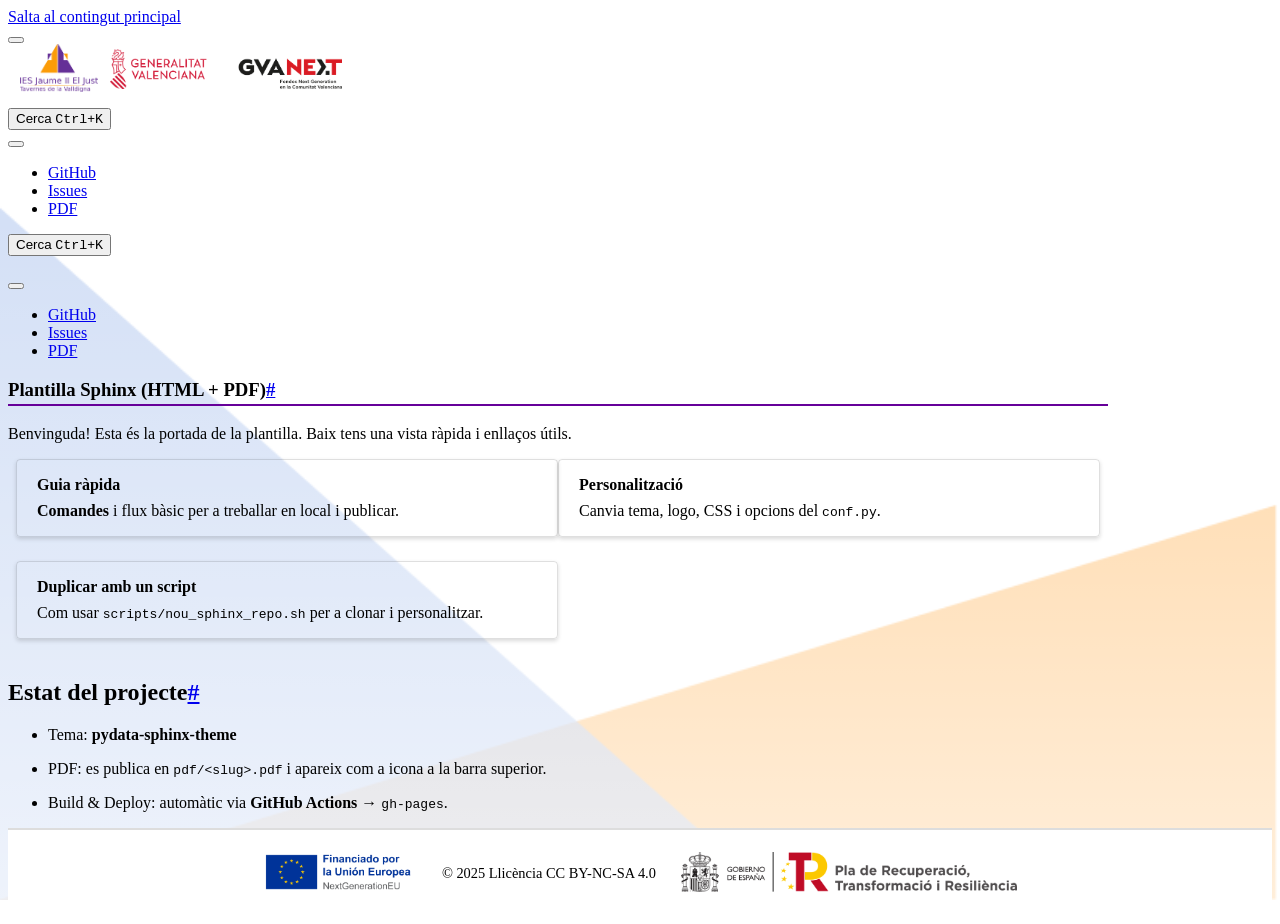
==== index.html @ 6a2970fe "deploy: 4b19e094f6b5c77f5d80a3dcd4445e43287d4416" ====
<!DOCTYPE html>


<html lang="ca" data-content_root="./" >

  <head>
    <meta charset="utf-8" />
    <meta name="viewport" content="width=device-width, initial-scale=1.0" /><meta name="viewport" content="width=device-width, initial-scale=1" />

    <title>Plantilla Sphinx (HTML + PDF) &#8212; Repo de plantilla sphinx</title>
  
  
  
  <script data-cfasync="false">
    document.documentElement.dataset.mode = localStorage.getItem("mode") || "";
    document.documentElement.dataset.theme = localStorage.getItem("theme") || "";
  </script>
  <!--
    this give us a css class that will be invisible only if js is disabled
  -->
  <noscript>
    <style>
      .pst-js-only { display: none !important; }

    </style>
  </noscript>
  
  <!-- Loaded before other Sphinx assets -->
  <link href="_static/styles/theme.css?digest=8878045cc6db502f8baf" rel="stylesheet" />
<link href="_static/styles/pydata-sphinx-theme.css?digest=8878045cc6db502f8baf" rel="stylesheet" />

    <link rel="stylesheet" type="text/css" href="_static/pygments.css?v=8f2a1f02" />
    <link rel="stylesheet" type="text/css" href="_static/copybutton.css?v=76b2166b" />
    <link rel="stylesheet" type="text/css" href="_static/sphinx-design.min.css?v=95c83b7e" />
    <link rel="stylesheet" type="text/css" href="_static/assets/stylesheets/extracsspdf.css?v=471b9758" />
    <link rel="stylesheet" type="text/css" href="_static/assets/stylesheets/customs.css?v=5ca73458" />
    <link rel="stylesheet" type="text/css" href="_static/assets/stylesheets/extra.css?v=6d35a205" />
  
  <!-- So that users can add custom icons -->
  <script src="_static/scripts/fontawesome.js?digest=8878045cc6db502f8baf"></script>
  <!-- Pre-loaded scripts that we'll load fully later -->
  <link rel="preload" as="script" href="_static/scripts/bootstrap.js?digest=8878045cc6db502f8baf" />
<link rel="preload" as="script" href="_static/scripts/pydata-sphinx-theme.js?digest=8878045cc6db502f8baf" />

    <script src="_static/documentation_options.js?v=744f91c5"></script>
    <script src="_static/doctools.js?v=9bcbadda"></script>
    <script src="_static/sphinx_highlight.js?v=dc90522c"></script>
    <script src="_static/clipboard.min.js?v=a7894cd8"></script>
    <script src="_static/copybutton.js?v=f281be69"></script>
    <script src="_static/translations.js?v=5e30842e"></script>
    <script src="_static/design-tabs.js?v=f930bc37"></script>
    <script>DOCUMENTATION_OPTIONS.pagename = 'index';</script>
    <link rel="icon" href="_static/logo50.ico"/>
    <link rel="index" title="Índex" href="genindex.html" />
    <link rel="search" title="Cerca" href="search.html" />
  <meta name="viewport" content="width=device-width, initial-scale=1"/>
  <meta name="docsearch:language" content="ca"/>
  <meta name="docsearch:version" content="" />
  </head>
  
  
  <body data-bs-spy="scroll" data-bs-target=".bd-toc-nav" data-offset="180" data-bs-root-margin="0px 0px -60%" data-default-mode="">

  
  
  <div id="pst-skip-link" class="skip-link d-print-none"><a href="#main-content">Salta al contingut principal</a></div>
  
  <div id="pst-scroll-pixel-helper"></div>
  
  <button type="button" class="btn rounded-pill" id="pst-back-to-top">
    <i class="fa-solid fa-arrow-up"></i>Torna a l'inici</button>

  
  <dialog id="pst-search-dialog">
    
<form class="bd-search d-flex align-items-center"
      action="search.html"
      method="get">
  <i class="fa-solid fa-magnifying-glass"></i>
  <input type="search"
         class="form-control"
         name="q"
         placeholder="Search the docs ..."
         aria-label="Search the docs ..."
         autocomplete="off"
         autocorrect="off"
         autocapitalize="off"
         spellcheck="false"/>
  <span class="search-button__kbd-shortcut"><kbd class="kbd-shortcut__modifier">Ctrl</kbd>+<kbd>K</kbd></span>
</form>
  </dialog>

  <div class="pst-async-banner-revealer d-none">
  <aside id="bd-header-version-warning" class="d-none d-print-none" aria-label="Alerta sobre la versió"></aside>
</div>

  
    <header class="bd-header navbar navbar-expand-lg bd-navbar d-print-none">
<div class="bd-header__inner bd-page-width">
  <button class="pst-navbar-icon sidebar-toggle primary-toggle" aria-label="Navegació del lloc">
    <span class="fa-solid fa-bars"></span>
  </button>
  
  
  <div class="col-lg-3 navbar-header-items__start">
    
      <div class="navbar-item">

  
    
  

<a class="navbar-brand logo" href="#">
  
  
  
  
  
    
    
      
    
    
    <img src="_static/logoJust.png" class="logo__image only-light" alt="Repo de plantilla sphinx - Home"/>
    <img src="_static/logoJust.png" class="logo__image only-dark pst-js-only" alt="Repo de plantilla sphinx - Home"/>
  
  
</a></div>
    
      <div class="navbar-item"><div class="jb-navbar-logos">
  <a href="https://portal.edu.gva.es/iesjaumeeljust/" target="_blank" aria-label="IES Jaume el Just">
    <img class="logo-just"
         src="_static/assets/img/logos/logoJust.png"
         alt="IES Jaume el Just">
  </a>

  <a href="https://ceice.gva.es/va/web/educacion" target="_blank" aria-label="GVA Next">
    <img class="logo-gvanext"
         src="_static/assets/img/logos/GvaNext.png"
         alt="GVA Next">
  </a>
</div></div>
    
  </div>
  
  <div class="col-lg-9 navbar-header-items">
    
    <div class="me-auto navbar-header-items__center">
      
        <div class="navbar-item">
<nav>
  <ul class="bd-navbar-elements navbar-nav">
    
  </ul>
</nav></div>
      
    </div>
    
    
    <div class="navbar-header-items__end">
      
        <div class="navbar-item navbar-persistent--container">
          

<button class="btn search-button-field search-button__button pst-js-only" title="Cerca" aria-label="Cerca" data-bs-placement="bottom" data-bs-toggle="tooltip">
 <i class="fa-solid fa-magnifying-glass"></i>
 <span class="search-button__default-text">Cerca</span>
 <span class="search-button__kbd-shortcut"><kbd class="kbd-shortcut__modifier">Ctrl</kbd>+<kbd class="kbd-shortcut__modifier">K</kbd></span>
</button>
        </div>
      
      
        <div class="navbar-item">

<button class="btn btn-sm nav-link pst-navbar-icon theme-switch-button pst-js-only" aria-label="Mode de color" data-bs-title="Mode de color"  data-bs-placement="bottom" data-bs-toggle="tooltip">
  <i class="theme-switch fa-solid fa-sun                fa-lg" data-mode="light" title="Clar"></i>
  <i class="theme-switch fa-solid fa-moon               fa-lg" data-mode="dark"  title="Fosc"></i>
  <i class="theme-switch fa-solid fa-circle-half-stroke fa-lg" data-mode="auto"  title="Configuració del sistema"></i>
</button></div>
      
        <div class="navbar-item"><ul class="navbar-icon-links"
    aria-label="Icon Links">
        <li class="nav-item">
          
          
          
          
          
          
          
          
          <a href="https://github.com/juatafe/plantilla-sphinx" title="GitHub" class="nav-link pst-navbar-icon" rel="noopener" target="_blank" data-bs-toggle="tooltip" data-bs-placement="bottom"><i class="fa-brands fa-github fa-lg" aria-hidden="true"></i>
            <span class="sr-only">GitHub</span></a>
        </li>
        <li class="nav-item">
          
          
          
          
          
          
          
          
          <a href="https://github.com/juatafe/plantilla-sphinx/issues" title="Issues" class="nav-link pst-navbar-icon" rel="noopener" target="_blank" data-bs-toggle="tooltip" data-bs-placement="bottom"><i class="fa-solid fa-circle-exclamation fa-lg" aria-hidden="true"></i>
            <span class="sr-only">Issues</span></a>
        </li>
        <li class="nav-item">
          
          
          
          
          
          
          
          
          <a href="pdf/plantilla-sphinx.pdf" title="PDF" class="nav-link pst-navbar-icon" rel="noopener" target="_blank" data-bs-toggle="tooltip" data-bs-placement="bottom"><i class="fa-solid fa-file-pdf fa-lg" aria-hidden="true"></i>
            <span class="sr-only">PDF</span></a>
        </li>
</ul></div>
      
    </div>
    
  </div>
  
  
    <div class="navbar-persistent--mobile">

<button class="btn search-button-field search-button__button pst-js-only" title="Cerca" aria-label="Cerca" data-bs-placement="bottom" data-bs-toggle="tooltip">
 <i class="fa-solid fa-magnifying-glass"></i>
 <span class="search-button__default-text">Cerca</span>
 <span class="search-button__kbd-shortcut"><kbd class="kbd-shortcut__modifier">Ctrl</kbd>+<kbd class="kbd-shortcut__modifier">K</kbd></span>
</button>
    </div>
  

  
</div>

    </header>
  

  <div class="bd-container">
    <div class="bd-container__inner bd-page-width">
      
      
      
        
      
      <dialog id="pst-primary-sidebar-modal"></dialog>
      <div id="pst-primary-sidebar" class="bd-sidebar-primary bd-sidebar hide-on-wide">
        

  
  <div class="sidebar-header-items sidebar-primary__section">
    
    
      <div class="sidebar-header-items__center">
        
          
          
            <div class="navbar-item">
<nav>
  <ul class="bd-navbar-elements navbar-nav">
    
  </ul>
</nav></div>
          
        
      </div>
    
    
    
      <div class="sidebar-header-items__end">
        
          <div class="navbar-item">

<button class="btn btn-sm nav-link pst-navbar-icon theme-switch-button pst-js-only" aria-label="Mode de color" data-bs-title="Mode de color"  data-bs-placement="bottom" data-bs-toggle="tooltip">
  <i class="theme-switch fa-solid fa-sun                fa-lg" data-mode="light" title="Clar"></i>
  <i class="theme-switch fa-solid fa-moon               fa-lg" data-mode="dark"  title="Fosc"></i>
  <i class="theme-switch fa-solid fa-circle-half-stroke fa-lg" data-mode="auto"  title="Configuració del sistema"></i>
</button></div>
        
          <div class="navbar-item"><ul class="navbar-icon-links"
    aria-label="Icon Links">
        <li class="nav-item">
          
          
          
          
          
          
          
          
          <a href="https://github.com/juatafe/plantilla-sphinx" title="GitHub" class="nav-link pst-navbar-icon" rel="noopener" target="_blank" data-bs-toggle="tooltip" data-bs-placement="bottom"><i class="fa-brands fa-github fa-lg" aria-hidden="true"></i>
            <span class="sr-only">GitHub</span></a>
        </li>
        <li class="nav-item">
          
          
          
          
          
          
          
          
          <a href="https://github.com/juatafe/plantilla-sphinx/issues" title="Issues" class="nav-link pst-navbar-icon" rel="noopener" target="_blank" data-bs-toggle="tooltip" data-bs-placement="bottom"><i class="fa-solid fa-circle-exclamation fa-lg" aria-hidden="true"></i>
            <span class="sr-only">Issues</span></a>
        </li>
        <li class="nav-item">
          
          
          
          
          
          
          
          
          <a href="pdf/plantilla-sphinx.pdf" title="PDF" class="nav-link pst-navbar-icon" rel="noopener" target="_blank" data-bs-toggle="tooltip" data-bs-placement="bottom"><i class="fa-solid fa-file-pdf fa-lg" aria-hidden="true"></i>
            <span class="sr-only">PDF</span></a>
        </li>
</ul></div>
        
      </div>
    
  </div>
  
  
  <div class="sidebar-primary-items__end sidebar-primary__section">
      <div class="sidebar-primary-item">
<div id="ethical-ad-placement"
      class="flat"
      data-ea-publisher="readthedocs"
      data-ea-type="readthedocs-sidebar"
      data-ea-manual="true">
</div></div>
  </div>


      </div>
      
      <main id="main-content" class="bd-main" role="main">
        
        
          <div class="bd-content">
            <div class="bd-article-container">
              
              <div class="bd-header-article d-print-none"></div>
              
              
              
                
<div id="searchbox"></div>
                <article class="bd-article">
                  
  <section id="plantilla-sphinx-html-pdf">
<h1>Plantilla Sphinx (HTML + PDF)<a class="headerlink" href="#plantilla-sphinx-html-pdf" title="Enllaça amb aquesta capçalera">#</a></h1>
<p>Benvinguda! Esta és la portada de la plantilla. Baix tens una vista ràpida i enllaços útils.</p>
<div class="sd-container-fluid sd-sphinx-override sd-mb-4 docutils">
<div class="sd-row sd-row-cols-1 sd-row-cols-xs-1 sd-row-cols-sm-1 sd-row-cols-md-2 sd-row-cols-lg-2 sd-g-2 sd-g-xs-2 sd-g-sm-2 sd-g-md-2 sd-g-lg-2 docutils">
<div class="sd-card sd-sphinx-override sd-mb-3 sd-shadow-sm sd-card-hover docutils">
<div class="sd-card-body docutils">
<div class="sd-card-title sd-font-weight-bold docutils">
Guia ràpida</div>
<p class="sd-card-text"><strong>Comandes</strong> i flux bàsic per a treballar en local i publicar.</p>
</div>
<a class="sd-stretched-link sd-hide-link-text reference external" href="guia-rapida"><span>guia-rapida</span></a></div>
<div class="sd-card sd-sphinx-override sd-mb-3 sd-shadow-sm sd-card-hover docutils">
<div class="sd-card-body docutils">
<div class="sd-card-title sd-font-weight-bold docutils">
Personalització</div>
<p class="sd-card-text">Canvia tema, logo, CSS i opcions del <code class="docutils literal notranslate"><span class="pre">conf.py</span></code>.</p>
</div>
<a class="sd-stretched-link sd-hide-link-text reference external" href="personalitzacio"><span>personalitzacio</span></a></div>
<div class="sd-card sd-sphinx-override sd-mb-3 sd-shadow-sm sd-card-hover docutils">
<div class="sd-card-body docutils">
<div class="sd-card-title sd-font-weight-bold docutils">
Duplicar amb un script</div>
<p class="sd-card-text">Com usar <code class="docutils literal notranslate"><span class="pre">scripts/nou_sphinx_repo.sh</span></code> per a clonar i personalitzar.</p>
</div>
<a class="sd-stretched-link sd-hide-link-text reference external" href="duplicar-plantilla"><span>duplicar-plantilla</span></a></div>
</div>
</div>
<section id="estat-del-projecte">
<h2>Estat del projecte<a class="headerlink" href="#estat-del-projecte" title="Enllaça amb aquesta capçalera">#</a></h2>
<ul class="simple">
<li><p>Tema: <strong>pydata-sphinx-theme</strong></p></li>
<li><p>PDF: es publica en <code class="docutils literal notranslate"><span class="pre">pdf/&lt;slug&gt;.pdf</span></code> i apareix com a icona a la barra superior.</p></li>
<li><p>Build &amp; Deploy: automàtic via <strong>GitHub Actions</strong> → <code class="docutils literal notranslate"><span class="pre">gh-pages</span></code>.</p></li>
</ul>
<div class="toctree-wrapper compound">
</div>
</section>
</section>


                </article>
              
              
              
              
              
                <footer class="prev-next-footer d-print-none">
                  
<div class="prev-next-area">
</div>
                </footer>
              
            </div>
            
            
              
            
          </div>
          <footer class="bd-footer-content">
            
          </footer>
        
      </main>
    </div>
  </div>
  
  <!-- Scripts loaded after <body> so the DOM is not blocked -->
  <script defer src="_static/scripts/bootstrap.js?digest=8878045cc6db502f8baf"></script>
<script defer src="_static/scripts/pydata-sphinx-theme.js?digest=8878045cc6db502f8baf"></script>
<footer class="custom-footer">
  <div class="footer-logo footer-left">
    <a href="https://portal.edu.gva.es/iesjaumeeljust/" target="_blank">
      <img src="_static/assets/img/logos/FonsVal.png" alt="Fons Val" height="40">
    </a>
  </div>
  <div class="footer-text">© 2025 Llicència CC BY-NC-SA 4.0</div>
  <div class="footer-logo footer-right">
    <a href="https://ceice.gva.es/va/web/educacion" target="_blank">
      <img src="_static/assets/img/logos/miniPla.png" alt="Mini Pla" height="40">
    </a>
  </div>
</footer>
  </body>
</html>
---- _static/styles/theme.css ----
/* Provided by Sphinx's 'basic' theme, and included in the final set of assets */
@import "../basic.css";
---- _static/pygments.css ----
html[data-theme="light"] .highlight pre { line-height: 125%; }
html[data-theme="light"] .highlight td.linenos .normal { color: inherit; background-color: transparent; padding-left: 5px; padding-right: 5px; }
html[data-theme="light"] .highlight span.linenos { color: inherit; background-color: transparent; padding-left: 5px; padding-right: 5px; }
html[data-theme="light"] .highlight td.linenos .special { color: #000000; background-color: #ffffc0; padding-left: 5px; padding-right: 5px; }
html[data-theme="light"] .highlight span.linenos.special { color: #000000; background-color: #ffffc0; padding-left: 5px; padding-right: 5px; }
html[data-theme="light"] .highlight .hll { background-color: #fae4c2 }
html[data-theme="light"] .highlight { background: #fefefe; color: #080808 }
html[data-theme="light"] .highlight .c { color: #515151 } /* Comment */
html[data-theme="light"] .highlight .err { color: #A12236 } /* Error */
html[data-theme="light"] .highlight .k { color: #6730C5 } /* Keyword */
html[data-theme="light"] .highlight .l { color: #7F4707 } /* Literal */
html[data-theme="light"] .highlight .n { color: #080808 } /* Name */
html[data-theme="light"] .highlight .o { color: #00622F } /* Operator */
html[data-theme="light"] .highlight .p { color: #080808 } /* Punctuation */
html[data-theme="light"] .highlight .ch { color: #515151 } /* Comment.Hashbang */
html[data-theme="light"] .highlight .cm { color: #515151 } /* Comment.Multiline */
html[data-theme="light"] .highlight .cp { color: #515151 } /* Comment.Preproc */
html[data-theme="light"] .highlight .cpf { color: #515151 } /* Comment.PreprocFile */
html[data-theme="light"] .highlight .c1 { color: #515151 } /* Comment.Single */
html[data-theme="light"] .highlight .cs { color: #515151 } /* Comment.Special */
html[data-theme="light"] .highlight .gd { color: #005B82 } /* Generic.Deleted */
html[data-theme="light"] .highlight .ge { font-style: italic } /* Generic.Emph */
html[data-theme="light"] .highlight .gh { color: #005B82 } /* Generic.Heading */
html[data-theme="light"] .highlight .gs { font-weight: bold } /* Generic.Strong */
html[data-theme="light"] .highlight .gu { color: #005B82 } /* Generic.Subheading */
html[data-theme="light"] .highlight .kc { color: #6730C5 } /* Keyword.Constant */
html[data-theme="light"] .highlight .kd { color: #6730C5 } /* Keyword.Declaration */
html[data-theme="light"] .highlight .kn { color: #6730C5 } /* Keyword.Namespace */
html[data-theme="light"] .highlight .kp { color: #6730C5 } /* Keyword.Pseudo */
html[data-theme="light"] .highlight .kr { color: #6730C5 } /* Keyword.Reserved */
html[data-theme="light"] .highlight .kt { color: #7F4707 } /* Keyword.Type */
html[data-theme="light"] .highlight .ld { color: #7F4707 } /* Literal.Date */
html[data-theme="light"] .highlight .m { color: #7F4707 } /* Literal.Number */
html[data-theme="light"] .highlight .s { color: #00622F } /* Literal.String */
html[data-theme="light"] .highlight .na { color: #912583 } /* Name.Attribute */
html[data-theme="light"] .highlight .nb { color: #7F4707 } /* Name.Builtin */
html[data-theme="light"] .highlight .nc { color: #005B82 } /* Name.Class */
html[data-theme="light"] .highlight .no { color: #005B82 } /* Name.Constant */
html[data-theme="light"] .highlight .nd { color: #7F4707 } /* Name.Decorator */
html[data-theme="light"] .highlight .ni { color: #00622F } /* Name.Entity */
html[data-theme="light"] .highlight .ne { color: #6730C5 } /* Name.Exception */
html[data-theme="light"] .highlight .nf { color: #005B82 } /* Name.Function */
html[data-theme="light"] .highlight .nl { color: #7F4707 } /* Name.Label */
html[data-theme="light"] .highlight .nn { color: #080808 } /* Name.Namespace */
html[data-theme="light"] .highlight .nx { color: #080808 } /* Name.Other */
html[data-theme="light"] .highlight .py { color: #005B82 } /* Name.Property */
html[data-theme="light"] .highlight .nt { color: #005B82 } /* Name.Tag */
html[data-theme="light"] .highlight .nv { color: #A12236 } /* Name.Variable */
html[data-theme="light"] .highlight .ow { color: #6730C5 } /* Operator.Word */
html[data-theme="light"] .highlight .pm { color: #080808 } /* Punctuation.Marker */
html[data-theme="light"] .highlight .w { color: #080808 } /* Text.Whitespace */
html[data-theme="light"] .highlight .mb { color: #7F4707 } /* Literal.Number.Bin */
html[data-theme="light"] .highlight .mf { color: #7F4707 } /* Literal.Number.Float */
html[data-theme="light"] .highlight .mh { color: #7F4707 } /* Literal.Number.Hex */
html[data-theme="light"] .highlight .mi { color: #7F4707 } /* Literal.Number.Integer */
html[data-theme="light"] .highlight .mo { color: #7F4707 } /* Literal.Number.Oct */
html[data-theme="light"] .highlight .sa { color: #00622F } /* Literal.String.Affix */
html[data-theme="light"] .highlight .sb { color: #00622F } /* Literal.String.Backtick */
html[data-theme="light"] .highlight .sc { color: #00622F } /* Literal.String.Char */
html[data-theme="light"] .highlight .dl { color: #00622F } /* Literal.String.Delimiter */
html[data-theme="light"] .highlight .sd { color: #00622F } /* Literal.String.Doc */
html[data-theme="light"] .highlight .s2 { color: #00622F } /* Literal.String.Double */
html[data-theme="light"] .highlight .se { color: #00622F } /* Literal.String.Escape */
html[data-theme="light"] .highlight .sh { color: #00622F } /* Literal.String.Heredoc */
html[data-theme="light"] .highlight .si { color: #00622F } /* Literal.String.Interpol */
html[data-theme="light"] .highlight .sx { color: #00622F } /* Literal.String.Other */
html[data-theme="light"] .highlight .sr { color: #A12236 } /* Literal.String.Regex */
html[data-theme="light"] .highlight .s1 { color: #00622F } /* Literal.String.Single */
html[data-theme="light"] .highlight .ss { color: #005B82 } /* Literal.String.Symbol */
html[data-theme="light"] .highlight .bp { color: #7F4707 } /* Name.Builtin.Pseudo */
html[data-theme="light"] .highlight .fm { color: #005B82 } /* Name.Function.Magic */
html[data-theme="light"] .highlight .vc { color: #A12236 } /* Name.Variable.Class */
html[data-theme="light"] .highlight .vg { color: #A12236 } /* Name.Variable.Global */
html[data-theme="light"] .highlight .vi { color: #A12236 } /* Name.Variable.Instance */
html[data-theme="light"] .highlight .vm { color: #7F4707 } /* Name.Variable.Magic */
html[data-theme="light"] .highlight .il { color: #7F4707 } /* Literal.Number.Integer.Long */
html[data-theme="dark"] .highlight pre { line-height: 125%; }
html[data-theme="dark"] .highlight td.linenos .normal { color: inherit; background-color: transparent; padding-left: 5px; padding-right: 5px; }
html[data-theme="dark"] .highlight span.linenos { color: inherit; background-color: transparent; padding-left: 5px; padding-right: 5px; }
html[data-theme="dark"] .highlight td.linenos .special { color: #000000; background-color: #ffffc0; padding-left: 5px; padding-right: 5px; }
html[data-theme="dark"] .highlight span.linenos.special { color: #000000; background-color: #ffffc0; padding-left: 5px; padding-right: 5px; }
html[data-theme="dark"] .highlight .hll { background-color: #ffd9002e }
html[data-theme="dark"] .highlight { background: #2b2b2b; color: #F8F8F2 }
html[data-theme="dark"] .highlight .c { color: #FFD900 } /* Comment */
html[data-theme="dark"] .highlight .err { color: #FFA07A } /* Error */
html[data-theme="dark"] .highlight .k { color: #DCC6E0 } /* Keyword */
html[data-theme="dark"] .highlight .l { color: #FFD900 } /* Literal */
html[data-theme="dark"] .highlight .n { color: #F8F8F2 } /* Name */
html[data-theme="dark"] .highlight .o { color: #ABE338 } /* Operator */
html[data-theme="dark"] .highlight .p { color: #F8F8F2 } /* Punctuation */
html[data-theme="dark"] .highlight .ch { color: #FFD900 } /* Comment.Hashbang */
html[data-theme="dark"] .highlight .cm { color: #FFD900 } /* Comment.Multiline */
html[data-theme="dark"] .highlight .cp { color: #FFD900 } /* Comment.Preproc */
html[data-theme="dark"] .highlight .cpf { color: #FFD900 } /* Comment.PreprocFile */
html[data-theme="dark"] .highlight .c1 { color: #FFD900 } /* Comment.Single */
html[data-theme="dark"] .highlight .cs { color: #FFD900 } /* Comment.Special */
html[data-theme="dark"] .highlight .gd { color: #00E0E0 } /* Generic.Deleted */
html[data-theme="dark"] .highlight .ge { font-style: italic } /* Generic.Emph */
html[data-theme="dark"] .highlight .gh { color: #00E0E0 } /* Generic.Heading */
html[data-theme="dark"] .highlight .gs { font-weight: bold } /* Generic.Strong */
html[data-theme="dark"] .highlight .gu { color: #00E0E0 } /* Generic.Subheading */
html[data-theme="dark"] .highlight .kc { color: #DCC6E0 } /* Keyword.Constant */
html[data-theme="dark"] .highlight .kd { color: #DCC6E0 } /* Keyword.Declaration */
html[data-theme="dark"] .highlight .kn { color: #DCC6E0 } /* Keyword.Namespace */
html[data-theme="dark"] .highlight .kp { color: #DCC6E0 } /* Keyword.Pseudo */
html[data-theme="dark"] .highlight .kr { color: #DCC6E0 } /* Keyword.Reserved */
html[data-theme="dark"] .highlight .kt { color: #FFD900 } /* Keyword.Type */
html[data-theme="dark"] .highlight .ld { color: #FFD900 } /* Literal.Date */
html[data-theme="dark"] .highlight .m { color: #FFD900 } /* Literal.Number */
html[data-theme="dark"] .highlight .s { color: #ABE338 } /* Literal.String */
html[data-theme="dark"] .highlight .na { color: #FFD900 } /* Name.Attribute */
html[data-theme="dark"] .highlight .nb { color: #FFD900 } /* Name.Builtin */
html[data-theme="dark"] .highlight .nc { color: #00E0E0 } /* Name.Class */
html[data-theme="dark"] .highlight .no { color: #00E0E0 } /* Name.Constant */
html[data-theme="dark"] .highlight .nd { color: #FFD900 } /* Name.Decorator */
html[data-theme="dark"] .highlight .ni { color: #ABE338 } /* Name.Entity */
html[data-theme="dark"] .highlight .ne { color: #DCC6E0 } /* Name.Exception */
html[data-theme="dark"] .highlight .nf { color: #00E0E0 } /* Name.Function */
html[data-theme="dark"] .highlight .nl { color: #FFD900 } /* Name.Label */
html[data-theme="dark"] .highlight .nn { color: #F8F8F2 } /* Name.Namespace */
html[data-theme="dark"] .highlight .nx { color: #F8F8F2 } /* Name.Other */
html[data-theme="dark"] .highlight .py { color: #00E0E0 } /* Name.Property */
html[data-theme="dark"] .highlight .nt { color: #00E0E0 } /* Name.Tag */
html[data-theme="dark"] .highlight .nv { color: #FFA07A } /* Name.Variable */
html[data-theme="dark"] .highlight .ow { color: #DCC6E0 } /* Operator.Word */
html[data-theme="dark"] .highlight .pm { color: #F8F8F2 } /* Punctuation.Marker */
html[data-theme="dark"] .highlight .w { color: #F8F8F2 } /* Text.Whitespace */
html[data-theme="dark"] .highlight .mb { color: #FFD900 } /* Literal.Number.Bin */
html[data-theme="dark"] .highlight .mf { color: #FFD900 } /* Literal.Number.Float */
html[data-theme="dark"] .highlight .mh { color: #FFD900 } /* Literal.Number.Hex */
html[data-theme="dark"] .highlight .mi { color: #FFD900 } /* Literal.Number.Integer */
html[data-theme="dark"] .highlight .mo { color: #FFD900 } /* Literal.Number.Oct */
html[data-theme="dark"] .highlight .sa { color: #ABE338 } /* Literal.String.Affix */
html[data-theme="dark"] .highlight .sb { color: #ABE338 } /* Literal.String.Backtick */
html[data-theme="dark"] .highlight .sc { color: #ABE338 } /* Literal.String.Char */
html[data-theme="dark"] .highlight .dl { color: #ABE338 } /* Literal.String.Delimiter */
html[data-theme="dark"] .highlight .sd { color: #ABE338 } /* Literal.String.Doc */
html[data-theme="dark"] .highlight .s2 { color: #ABE338 } /* Literal.String.Double */
html[data-theme="dark"] .highlight .se { color: #ABE338 } /* Literal.String.Escape */
html[data-theme="dark"] .highlight .sh { color: #ABE338 } /* Literal.String.Heredoc */
html[data-theme="dark"] .highlight .si { color: #ABE338 } /* Literal.String.Interpol */
html[data-theme="dark"] .highlight .sx { color: #ABE338 } /* Literal.String.Other */
html[data-theme="dark"] .highlight .sr { color: #FFA07A } /* Literal.String.Regex */
html[data-theme="dark"] .highlight .s1 { color: #ABE338 } /* Literal.String.Single */
html[data-theme="dark"] .highlight .ss { color: #00E0E0 } /* Literal.String.Symbol */
html[data-theme="dark"] .highlight .bp { color: #FFD900 } /* Name.Builtin.Pseudo */
html[data-theme="dark"] .highlight .fm { color: #00E0E0 } /* Name.Function.Magic */
html[data-theme="dark"] .highlight .vc { color: #FFA07A } /* Name.Variable.Class */
html[data-theme="dark"] .highlight .vg { color: #FFA07A } /* Name.Variable.Global */
html[data-theme="dark"] .highlight .vi { color: #FFA07A } /* Name.Variable.Instance */
html[data-theme="dark"] .highlight .vm { color: #FFD900 } /* Name.Variable.Magic */
html[data-theme="dark"] .highlight .il { color: #FFD900 } /* Literal.Number.Integer.Long */
---- _static/copybutton.css ----
/* Copy buttons */
button.copybtn {
    position: absolute;
    display: flex;
    top: .3em;
    right: .3em;
    width: 1.7em;
    height: 1.7em;
	opacity: 0;
    transition: opacity 0.3s, border .3s, background-color .3s;
    user-select: none;
    padding: 0;
    border: none;
    outline: none;
    border-radius: 0.4em;
    /* The colors that GitHub uses */
    border: #1b1f2426 1px solid;
    background-color: #f6f8fa;
    color: #57606a;
}

button.copybtn.success {
    border-color: #22863a;
    color: #22863a;
}

button.copybtn svg {
    stroke: currentColor;
    width: 1.5em;
    height: 1.5em;
    padding: 0.1em;
}

div.highlight  {
    position: relative;
}

/* Show the copybutton */
.highlight:hover button.copybtn, button.copybtn.success {
	opacity: 1;
}

.highlight button.copybtn:hover {
    background-color: rgb(235, 235, 235);
}

.highlight button.copybtn:active {
    background-color: rgb(187, 187, 187);
}

/**
 * A minimal CSS-only tooltip copied from:
 *   https://codepen.io/mildrenben/pen/rVBrpK
 *
 * To use, write HTML like the following:
 *
 * <p class="o-tooltip--left" data-tooltip="Hey">Short</p>
 */
 .o-tooltip--left {
  position: relative;
 }

 .o-tooltip--left:after {
    opacity: 0;
    visibility: hidden;
    position: absolute;
    content: attr(data-tooltip);
    padding: .2em;
    font-size: .8em;
    left: -.2em;
    background: grey;
    color: white;
    white-space: nowrap;
    z-index: 2;
    border-radius: 2px;
    transform: translateX(-102%) translateY(0);
    transition: opacity 0.2s cubic-bezier(0.64, 0.09, 0.08, 1), transform 0.2s cubic-bezier(0.64, 0.09, 0.08, 1);
}

.o-tooltip--left:hover:after {
    display: block;
    opacity: 1;
    visibility: visible;
    transform: translateX(-100%) translateY(0);
    transition: opacity 0.2s cubic-bezier(0.64, 0.09, 0.08, 1), transform 0.2s cubic-bezier(0.64, 0.09, 0.08, 1);
    transition-delay: .5s;
}

/* By default the copy button shouldn't show up when printing a page */
@media print {
    button.copybtn {
        display: none;
    }
}
---- _static/sphinx-design.min.css ----
.sd-bg-primary{background-color:var(--sd-color-primary) !important}.sd-bg-text-primary{color:var(--sd-color-primary-text) !important}button.sd-bg-primary:focus,button.sd-bg-primary:hover{background-color:var(--sd-color-primary-highlight) !important}a.sd-bg-primary:focus,a.sd-bg-primary:hover{background-color:var(--sd-color-primary-highlight) !important}.sd-bg-secondary{background-color:var(--sd-color-secondary) !important}.sd-bg-text-secondary{color:var(--sd-color-secondary-text) !important}button.sd-bg-secondary:focus,button.sd-bg-secondary:hover{background-color:var(--sd-color-secondary-highlight) !important}a.sd-bg-secondary:focus,a.sd-bg-secondary:hover{background-color:var(--sd-color-secondary-highlight) !important}.sd-bg-success{background-color:var(--sd-color-success) !important}.sd-bg-text-success{color:var(--sd-color-success-text) !important}button.sd-bg-success:focus,button.sd-bg-success:hover{background-color:var(--sd-color-success-highlight) !important}a.sd-bg-success:focus,a.sd-bg-success:hover{background-color:var(--sd-color-success-highlight) !important}.sd-bg-info{background-color:var(--sd-color-info) !important}.sd-bg-text-info{color:var(--sd-color-info-text) !important}button.sd-bg-info:focus,button.sd-bg-info:hover{background-color:var(--sd-color-info-highlight) !important}a.sd-bg-info:focus,a.sd-bg-info:hover{background-color:var(--sd-color-info-highlight) !important}.sd-bg-warning{background-color:var(--sd-color-warning) !important}.sd-bg-text-warning{color:var(--sd-color-warning-text) !important}button.sd-bg-warning:focus,button.sd-bg-warning:hover{background-color:var(--sd-color-warning-highlight) !important}a.sd-bg-warning:focus,a.sd-bg-warning:hover{background-color:var(--sd-color-warning-highlight) !important}.sd-bg-danger{background-color:var(--sd-color-danger) !important}.sd-bg-text-danger{color:var(--sd-color-danger-text) !important}button.sd-bg-danger:focus,button.sd-bg-danger:hover{background-color:var(--sd-color-danger-highlight) !important}a.sd-bg-danger:focus,a.sd-bg-danger:hover{background-color:var(--sd-color-danger-highlight) !important}.sd-bg-light{background-color:var(--sd-color-light) !important}.sd-bg-text-light{color:var(--sd-color-light-text) !important}button.sd-bg-light:focus,button.sd-bg-light:hover{background-color:var(--sd-color-light-highlight) !important}a.sd-bg-light:focus,a.sd-bg-light:hover{background-color:var(--sd-color-light-highlight) !important}.sd-bg-muted{background-color:var(--sd-color-muted) !important}.sd-bg-text-muted{color:var(--sd-color-muted-text) !important}button.sd-bg-muted:focus,button.sd-bg-muted:hover{background-color:var(--sd-color-muted-highlight) !important}a.sd-bg-muted:focus,a.sd-bg-muted:hover{background-color:var(--sd-color-muted-highlight) !important}.sd-bg-dark{background-color:var(--sd-color-dark) !important}.sd-bg-text-dark{color:var(--sd-color-dark-text) !important}button.sd-bg-dark:focus,button.sd-bg-dark:hover{background-color:var(--sd-color-dark-highlight) !important}a.sd-bg-dark:focus,a.sd-bg-dark:hover{background-color:var(--sd-color-dark-highlight) !important}.sd-bg-black{background-color:var(--sd-color-black) !important}.sd-bg-text-black{color:var(--sd-color-black-text) !important}button.sd-bg-black:focus,button.sd-bg-black:hover{background-color:var(--sd-color-black-highlight) !important}a.sd-bg-black:focus,a.sd-bg-black:hover{background-color:var(--sd-color-black-highlight) !important}.sd-bg-white{background-color:var(--sd-color-white) !important}.sd-bg-text-white{color:var(--sd-color-white-text) !important}button.sd-bg-white:focus,button.sd-bg-white:hover{background-color:var(--sd-color-white-highlight) !important}a.sd-bg-white:focus,a.sd-bg-white:hover{background-color:var(--sd-color-white-highlight) !important}.sd-text-primary,.sd-text-primary>p{color:var(--sd-color-primary) !important}a.sd-text-primary:focus,a.sd-text-primary:hover{color:var(--sd-color-primary-highlight) !important}.sd-text-secondary,.sd-text-secondary>p{color:var(--sd-color-secondary) !important}a.sd-text-secondary:focus,a.sd-text-secondary:hover{color:var(--sd-color-secondary-highlight) !important}.sd-text-success,.sd-text-success>p{color:var(--sd-color-success) !important}a.sd-text-success:focus,a.sd-text-success:hover{color:var(--sd-color-success-highlight) !important}.sd-text-info,.sd-text-info>p{color:var(--sd-color-info) !important}a.sd-text-info:focus,a.sd-text-info:hover{color:var(--sd-color-info-highlight) !important}.sd-text-warning,.sd-text-warning>p{color:var(--sd-color-warning) !important}a.sd-text-warning:focus,a.sd-text-warning:hover{color:var(--sd-color-warning-highlight) !important}.sd-text-danger,.sd-text-danger>p{color:var(--sd-color-danger) !important}a.sd-text-danger:focus,a.sd-text-danger:hover{color:var(--sd-color-danger-highlight) !important}.sd-text-light,.sd-text-light>p{color:var(--sd-color-light) !important}a.sd-text-light:focus,a.sd-text-light:hover{color:var(--sd-color-light-highlight) !important}.sd-text-muted,.sd-text-muted>p{color:var(--sd-color-muted) !important}a.sd-text-muted:focus,a.sd-text-muted:hover{color:var(--sd-color-muted-highlight) !important}.sd-text-dark,.sd-text-dark>p{color:var(--sd-color-dark) !important}a.sd-text-dark:focus,a.sd-text-dark:hover{color:var(--sd-color-dark-highlight) !important}.sd-text-black,.sd-text-black>p{color:var(--sd-color-black) !important}a.sd-text-black:focus,a.sd-text-black:hover{color:var(--sd-color-black-highlight) !important}.sd-text-white,.sd-text-white>p{color:var(--sd-color-white) !important}a.sd-text-white:focus,a.sd-text-white:hover{color:var(--sd-color-white-highlight) !important}.sd-outline-primary{border-color:var(--sd-color-primary) !important;border-style:solid !important;border-width:1px !important}a.sd-outline-primary:focus,a.sd-outline-primary:hover{border-color:var(--sd-color-primary-highlight) !important}.sd-outline-secondary{border-color:var(--sd-color-secondary) !important;border-style:solid !important;border-width:1px !important}a.sd-outline-secondary:focus,a.sd-outline-secondary:hover{border-color:var(--sd-color-secondary-highlight) !important}.sd-outline-success{border-color:var(--sd-color-success) !important;border-style:solid !important;border-width:1px !important}a.sd-outline-success:focus,a.sd-outline-success:hover{border-color:var(--sd-color-success-highlight) !important}.sd-outline-info{border-color:var(--sd-color-info) !important;border-style:solid !important;border-width:1px !important}a.sd-outline-info:focus,a.sd-outline-info:hover{border-color:var(--sd-color-info-highlight) !important}.sd-outline-warning{border-color:var(--sd-color-warning) !important;border-style:solid !important;border-width:1px !important}a.sd-outline-warning:focus,a.sd-outline-warning:hover{border-color:var(--sd-color-warning-highlight) !important}.sd-outline-danger{border-color:var(--sd-color-danger) !important;border-style:solid !important;border-width:1px !important}a.sd-outline-danger:focus,a.sd-outline-danger:hover{border-color:var(--sd-color-danger-highlight) !important}.sd-outline-light{border-color:var(--sd-color-light) !important;border-style:solid !important;border-width:1px !important}a.sd-outline-light:focus,a.sd-outline-light:hover{border-color:var(--sd-color-light-highlight) !important}.sd-outline-muted{border-color:var(--sd-color-muted) !important;border-style:solid !important;border-width:1px !important}a.sd-outline-muted:focus,a.sd-outline-muted:hover{border-color:var(--sd-color-muted-highlight) !important}.sd-outline-dark{border-color:var(--sd-color-dark) !important;border-style:solid !important;border-width:1px !important}a.sd-outline-dark:focus,a.sd-outline-dark:hover{border-color:var(--sd-color-dark-highlight) !important}.sd-outline-black{border-color:var(--sd-color-black) !important;border-style:solid !important;border-width:1px !important}a.sd-outline-black:focus,a.sd-outline-black:hover{border-color:var(--sd-color-black-highlight) !important}.sd-outline-white{border-color:var(--sd-color-white) !important;border-style:solid !important;border-width:1px !important}a.sd-outline-white:focus,a.sd-outline-white:hover{border-color:var(--sd-color-white-highlight) !important}.sd-bg-transparent{background-color:transparent !important}.sd-outline-transparent{border-color:transparent !important}.sd-text-transparent{color:transparent !important}.sd-p-0{padding:0 !important}.sd-pt-0,.sd-py-0{padding-top:0 !important}.sd-pr-0,.sd-px-0{padding-right:0 !important}.sd-pb-0,.sd-py-0{padding-bottom:0 !important}.sd-pl-0,.sd-px-0{padding-left:0 !important}.sd-p-1{padding:.25rem !important}.sd-pt-1,.sd-py-1{padding-top:.25rem !important}.sd-pr-1,.sd-px-1{padding-right:.25rem !important}.sd-pb-1,.sd-py-1{padding-bottom:.25rem !important}.sd-pl-1,.sd-px-1{padding-left:.25rem !important}.sd-p-2{padding:.5rem !important}.sd-pt-2,.sd-py-2{padding-top:.5rem !important}.sd-pr-2,.sd-px-2{padding-right:.5rem !important}.sd-pb-2,.sd-py-2{padding-bottom:.5rem !important}.sd-pl-2,.sd-px-2{padding-left:.5rem !important}.sd-p-3{padding:1rem !important}.sd-pt-3,.sd-py-3{padding-top:1rem !important}.sd-pr-3,.sd-px-3{padding-right:1rem !important}.sd-pb-3,.sd-py-3{padding-bottom:1rem !important}.sd-pl-3,.sd-px-3{padding-left:1rem !important}.sd-p-4{padding:1.5rem !important}.sd-pt-4,.sd-py-4{padding-top:1.5rem !important}.sd-pr-4,.sd-px-4{padding-right:1.5rem !important}.sd-pb-4,.sd-py-4{padding-bottom:1.5rem !important}.sd-pl-4,.sd-px-4{padding-left:1.5rem !important}.sd-p-5{padding:3rem !important}.sd-pt-5,.sd-py-5{padding-top:3rem !important}.sd-pr-5,.sd-px-5{padding-right:3rem !important}.sd-pb-5,.sd-py-5{padding-bottom:3rem !important}.sd-pl-5,.sd-px-5{padding-left:3rem !important}.sd-m-auto{margin:auto !important}.sd-mt-auto,.sd-my-auto{margin-top:auto !important}.sd-mr-auto,.sd-mx-auto{margin-right:auto !important}.sd-mb-auto,.sd-my-auto{margin-bottom:auto !important}.sd-ml-auto,.sd-mx-auto{margin-left:auto !important}.sd-m-0{margin:0 !important}.sd-mt-0,.sd-my-0{margin-top:0 !important}.sd-mr-0,.sd-mx-0{margin-right:0 !important}.sd-mb-0,.sd-my-0{margin-bottom:0 !important}.sd-ml-0,.sd-mx-0{margin-left:0 !important}.sd-m-1{margin:.25rem !important}.sd-mt-1,.sd-my-1{margin-top:.25rem !important}.sd-mr-1,.sd-mx-1{margin-right:.25rem !important}.sd-mb-1,.sd-my-1{margin-bottom:.25rem !important}.sd-ml-1,.sd-mx-1{margin-left:.25rem !important}.sd-m-2{margin:.5rem !important}.sd-mt-2,.sd-my-2{margin-top:.5rem !important}.sd-mr-2,.sd-mx-2{margin-right:.5rem !important}.sd-mb-2,.sd-my-2{margin-bottom:.5rem !important}.sd-ml-2,.sd-mx-2{margin-left:.5rem !important}.sd-m-3{margin:1rem !important}.sd-mt-3,.sd-my-3{margin-top:1rem !important}.sd-mr-3,.sd-mx-3{margin-right:1rem !important}.sd-mb-3,.sd-my-3{margin-bottom:1rem !important}.sd-ml-3,.sd-mx-3{margin-left:1rem !important}.sd-m-4{margin:1.5rem !important}.sd-mt-4,.sd-my-4{margin-top:1.5rem !important}.sd-mr-4,.sd-mx-4{margin-right:1.5rem !important}.sd-mb-4,.sd-my-4{margin-bottom:1.5rem !important}.sd-ml-4,.sd-mx-4{margin-left:1.5rem !important}.sd-m-5{margin:3rem !important}.sd-mt-5,.sd-my-5{margin-top:3rem !important}.sd-mr-5,.sd-mx-5{margin-right:3rem !important}.sd-mb-5,.sd-my-5{margin-bottom:3rem !important}.sd-ml-5,.sd-mx-5{margin-left:3rem !important}.sd-w-25{width:25% !important}.sd-w-50{width:50% !important}.sd-w-75{width:75% !important}.sd-w-100{width:100% !important}.sd-w-auto{width:auto !important}.sd-h-25{height:25% !important}.sd-h-50{height:50% !important}.sd-h-75{height:75% !important}.sd-h-100{height:100% !important}.sd-h-auto{height:auto !important}.sd-d-none{display:none !important}.sd-d-inline{display:inline !important}.sd-d-inline-block{display:inline-block !important}.sd-d-block{display:block !important}.sd-d-grid{display:grid !important}.sd-d-flex-row{display:-ms-flexbox !important;display:flex !important;flex-direction:row !important}.sd-d-flex-column{display:-ms-flexbox !important;display:flex !important;flex-direction:column !important}.sd-d-inline-flex{display:-ms-inline-flexbox !important;display:inline-flex !important}@media(min-width: 576px){.sd-d-sm-none{display:none !important}.sd-d-sm-inline{display:inline !important}.sd-d-sm-inline-block{display:inline-block !important}.sd-d-sm-block{display:block !important}.sd-d-sm-grid{display:grid !important}.sd-d-sm-flex{display:-ms-flexbox !important;display:flex !important}.sd-d-sm-inline-flex{display:-ms-inline-flexbox !important;display:inline-flex !important}}@media(min-width: 768px){.sd-d-md-none{display:none !important}.sd-d-md-inline{display:inline !important}.sd-d-md-inline-block{display:inline-block !important}.sd-d-md-block{display:block !important}.sd-d-md-grid{display:grid !important}.sd-d-md-flex{display:-ms-flexbox !important;display:flex !important}.sd-d-md-inline-flex{display:-ms-inline-flexbox !important;display:inline-flex !important}}@media(min-width: 992px){.sd-d-lg-none{display:none !important}.sd-d-lg-inline{display:inline !important}.sd-d-lg-inline-block{display:inline-block !important}.sd-d-lg-block{display:block !important}.sd-d-lg-grid{display:grid !important}.sd-d-lg-flex{display:-ms-flexbox !important;display:flex !important}.sd-d-lg-inline-flex{display:-ms-inline-flexbox !important;display:inline-flex !important}}@media(min-width: 1200px){.sd-d-xl-none{display:none !important}.sd-d-xl-inline{display:inline !important}.sd-d-xl-inline-block{display:inline-block !important}.sd-d-xl-block{display:block !important}.sd-d-xl-grid{display:grid !important}.sd-d-xl-flex{display:-ms-flexbox !important;display:flex !important}.sd-d-xl-inline-flex{display:-ms-inline-flexbox !important;display:inline-flex !important}}.sd-align-major-start{justify-content:flex-start !important}.sd-align-major-end{justify-content:flex-end !important}.sd-align-major-center{justify-content:center !important}.sd-align-major-justify{justify-content:space-between !important}.sd-align-major-spaced{justify-content:space-evenly !important}.sd-align-minor-start{align-items:flex-start !important}.sd-align-minor-end{align-items:flex-end !important}.sd-align-minor-center{align-items:center !important}.sd-align-minor-stretch{align-items:stretch !important}.sd-text-justify{text-align:justify !important}.sd-text-left{text-align:left !important}.sd-text-right{text-align:right !important}.sd-text-center{text-align:center !important}.sd-font-weight-light{font-weight:300 !important}.sd-font-weight-lighter{font-weight:lighter !important}.sd-font-weight-normal{font-weight:400 !important}.sd-font-weight-bold{font-weight:700 !important}.sd-font-weight-bolder{font-weight:bolder !important}.sd-font-italic{font-style:italic !important}.sd-text-decoration-none{text-decoration:none !important}.sd-text-lowercase{text-transform:lowercase !important}.sd-text-uppercase{text-transform:uppercase !important}.sd-text-capitalize{text-transform:capitalize !important}.sd-text-wrap{white-space:normal !important}.sd-text-nowrap{white-space:nowrap !important}.sd-text-truncate{overflow:hidden;text-overflow:ellipsis;white-space:nowrap}.sd-fs-1,.sd-fs-1>p{font-size:calc(1.375rem + 1.5vw) !important;line-height:unset !important}.sd-fs-2,.sd-fs-2>p{font-size:calc(1.325rem + 0.9vw) !important;line-height:unset !important}.sd-fs-3,.sd-fs-3>p{font-size:calc(1.3rem + 0.6vw) !important;line-height:unset !important}.sd-fs-4,.sd-fs-4>p{font-size:calc(1.275rem + 0.3vw) !important;line-height:unset !important}.sd-fs-5,.sd-fs-5>p{font-size:1.25rem !important;line-height:unset !important}.sd-fs-6,.sd-fs-6>p{font-size:1rem !important;line-height:unset !important}.sd-border-0{border:0 solid !important}.sd-border-top-0{border-top:0 solid !important}.sd-border-bottom-0{border-bottom:0 solid !important}.sd-border-right-0{border-right:0 solid !important}.sd-border-left-0{border-left:0 solid !important}.sd-border-1{border:1px solid !important}.sd-border-top-1{border-top:1px solid !important}.sd-border-bottom-1{border-bottom:1px solid !important}.sd-border-right-1{border-right:1px solid !important}.sd-border-left-1{border-left:1px solid !important}.sd-border-2{border:2px solid !important}.sd-border-top-2{border-top:2px solid !important}.sd-border-bottom-2{border-bottom:2px solid !important}.sd-border-right-2{border-right:2px solid !important}.sd-border-left-2{border-left:2px solid !important}.sd-border-3{border:3px solid !important}.sd-border-top-3{border-top:3px solid !important}.sd-border-bottom-3{border-bottom:3px solid !important}.sd-border-right-3{border-right:3px solid !important}.sd-border-left-3{border-left:3px solid !important}.sd-border-4{border:4px solid !important}.sd-border-top-4{border-top:4px solid !important}.sd-border-bottom-4{border-bottom:4px solid !important}.sd-border-right-4{border-right:4px solid !important}.sd-border-left-4{border-left:4px solid !important}.sd-border-5{border:5px solid !important}.sd-border-top-5{border-top:5px solid !important}.sd-border-bottom-5{border-bottom:5px solid !important}.sd-border-right-5{border-right:5px solid !important}.sd-border-left-5{border-left:5px solid !important}.sd-rounded-0{border-radius:0 !important}.sd-rounded-1{border-radius:.2rem !important}.sd-rounded-2{border-radius:.3rem !important}.sd-rounded-3{border-radius:.5rem !important}.sd-rounded-pill{border-radius:50rem !important}.sd-rounded-circle{border-radius:50% !important}.shadow-none{box-shadow:none !important}.sd-shadow-sm{box-shadow:0 .125rem .25rem var(--sd-color-shadow) !important}.sd-shadow-md{box-shadow:0 .5rem 1rem var(--sd-color-shadow) !important}.sd-shadow-lg{box-shadow:0 1rem 3rem var(--sd-color-shadow) !important}@keyframes sd-slide-from-left{0%{transform:translateX(-100%)}100%{transform:translateX(0)}}@keyframes sd-slide-from-right{0%{transform:translateX(200%)}100%{transform:translateX(0)}}@keyframes sd-grow100{0%{transform:scale(0);opacity:.5}100%{transform:scale(1);opacity:1}}@keyframes sd-grow50{0%{transform:scale(0.5);opacity:.5}100%{transform:scale(1);opacity:1}}@keyframes sd-grow50-rot20{0%{transform:scale(0.5) rotateZ(-20deg);opacity:.5}75%{transform:scale(1) rotateZ(5deg);opacity:1}95%{transform:scale(1) rotateZ(-1deg);opacity:1}100%{transform:scale(1) rotateZ(0);opacity:1}}.sd-animate-slide-from-left{animation:1s ease-out 0s 1 normal none running sd-slide-from-left}.sd-animate-slide-from-right{animation:1s ease-out 0s 1 normal none running sd-slide-from-right}.sd-animate-grow100{animation:1s ease-out 0s 1 normal none running sd-grow100}.sd-animate-grow50{animation:1s ease-out 0s 1 normal none running sd-grow50}.sd-animate-grow50-rot20{animation:1s ease-out 0s 1 normal none running sd-grow50-rot20}.sd-badge{display:inline-block;padding:.35em .65em;font-size:.75em;font-weight:700;line-height:1;text-align:center;white-space:nowrap;vertical-align:baseline;border-radius:.25rem}.sd-badge:empty{display:none}a.sd-badge{text-decoration:none}.sd-btn .sd-badge{position:relative;top:-1px}.sd-btn{background-color:transparent;border:1px solid transparent;border-radius:.25rem;cursor:pointer;display:inline-block;font-weight:400;font-size:1rem;line-height:1.5;padding:.375rem .75rem;text-align:center;text-decoration:none;transition:color .15s ease-in-out,background-color .15s ease-in-out,border-color .15s ease-in-out,box-shadow .15s ease-in-out;vertical-align:middle;user-select:none;-moz-user-select:none;-ms-user-select:none;-webkit-user-select:none}.sd-btn:hover{text-decoration:none}@media(prefers-reduced-motion: reduce){.sd-btn{transition:none}}.sd-btn-primary,.sd-btn-outline-primary:hover,.sd-btn-outline-primary:focus{color:var(--sd-color-primary-text) !important;background-color:var(--sd-color-primary) !important;border-color:var(--sd-color-primary) !important;border-width:1px !important;border-style:solid !important}.sd-btn-primary:hover,.sd-btn-primary:focus{color:var(--sd-color-primary-text) !important;background-color:var(--sd-color-primary-highlight) !important;border-color:var(--sd-color-primary-highlight) !important;border-width:1px !important;border-style:solid !important}.sd-btn-outline-primary{color:var(--sd-color-primary) !important;border-color:var(--sd-color-primary) !important;border-width:1px !important;border-style:solid !important}.sd-btn-secondary,.sd-btn-outline-secondary:hover,.sd-btn-outline-secondary:focus{color:var(--sd-color-secondary-text) !important;background-color:var(--sd-color-secondary) !important;border-color:var(--sd-color-secondary) !important;border-width:1px !important;border-style:solid !important}.sd-btn-secondary:hover,.sd-btn-secondary:focus{color:var(--sd-color-secondary-text) !important;background-color:var(--sd-color-secondary-highlight) !important;border-color:var(--sd-color-secondary-highlight) !important;border-width:1px !important;border-style:solid !important}.sd-btn-outline-secondary{color:var(--sd-color-secondary) !important;border-color:var(--sd-color-secondary) !important;border-width:1px !important;border-style:solid !important}.sd-btn-success,.sd-btn-outline-success:hover,.sd-btn-outline-success:focus{color:var(--sd-color-success-text) !important;background-color:var(--sd-color-success) !important;border-color:var(--sd-color-success) !important;border-width:1px !important;border-style:solid !important}.sd-btn-success:hover,.sd-btn-success:focus{color:var(--sd-color-success-text) !important;background-color:var(--sd-color-success-highlight) !important;border-color:var(--sd-color-success-highlight) !important;border-width:1px !important;border-style:solid !important}.sd-btn-outline-success{color:var(--sd-color-success) !important;border-color:var(--sd-color-success) !important;border-width:1px !important;border-style:solid !important}.sd-btn-info,.sd-btn-outline-info:hover,.sd-btn-outline-info:focus{color:var(--sd-color-info-text) !important;background-color:var(--sd-color-info) !important;border-color:var(--sd-color-info) !important;border-width:1px !important;border-style:solid !important}.sd-btn-info:hover,.sd-btn-info:focus{color:var(--sd-color-info-text) !important;background-color:var(--sd-color-info-highlight) !important;border-color:var(--sd-color-info-highlight) !important;border-width:1px !important;border-style:solid !important}.sd-btn-outline-info{color:var(--sd-color-info) !important;border-color:var(--sd-color-info) !important;border-width:1px !important;border-style:solid !important}.sd-btn-warning,.sd-btn-outline-warning:hover,.sd-btn-outline-warning:focus{color:var(--sd-color-warning-text) !important;background-color:var(--sd-color-warning) !important;border-color:var(--sd-color-warning) !important;border-width:1px !important;border-style:solid !important}.sd-btn-warning:hover,.sd-btn-warning:focus{color:var(--sd-color-warning-text) !important;background-color:var(--sd-color-warning-highlight) !important;border-color:var(--sd-color-warning-highlight) !important;border-width:1px !important;border-style:solid !important}.sd-btn-outline-warning{color:var(--sd-color-warning) !important;border-color:var(--sd-color-warning) !important;border-width:1px !important;border-style:solid !important}.sd-btn-danger,.sd-btn-outline-danger:hover,.sd-btn-outline-danger:focus{color:var(--sd-color-danger-text) !important;background-color:var(--sd-color-danger) !important;border-color:var(--sd-color-danger) !important;border-width:1px !important;border-style:solid !important}.sd-btn-danger:hover,.sd-btn-danger:focus{color:var(--sd-color-danger-text) !important;background-color:var(--sd-color-danger-highlight) !important;border-color:var(--sd-color-danger-highlight) !important;border-width:1px !important;border-style:solid !important}.sd-btn-outline-danger{color:var(--sd-color-danger) !important;border-color:var(--sd-color-danger) !important;border-width:1px !important;border-style:solid !important}.sd-btn-light,.sd-btn-outline-light:hover,.sd-btn-outline-light:focus{color:var(--sd-color-light-text) !important;background-color:var(--sd-color-light) !important;border-color:var(--sd-color-light) !important;border-width:1px !important;border-style:solid !important}.sd-btn-light:hover,.sd-btn-light:focus{color:var(--sd-color-light-text) !important;background-color:var(--sd-color-light-highlight) !important;border-color:var(--sd-color-light-highlight) !important;border-width:1px !important;border-style:solid !important}.sd-btn-outline-light{color:var(--sd-color-light) !important;border-color:var(--sd-color-light) !important;border-width:1px !important;border-style:solid !important}.sd-btn-muted,.sd-btn-outline-muted:hover,.sd-btn-outline-muted:focus{color:var(--sd-color-muted-text) !important;background-color:var(--sd-color-muted) !important;border-color:var(--sd-color-muted) !important;border-width:1px !important;border-style:solid !important}.sd-btn-muted:hover,.sd-btn-muted:focus{color:var(--sd-color-muted-text) !important;background-color:var(--sd-color-muted-highlight) !important;border-color:var(--sd-color-muted-highlight) !important;border-width:1px !important;border-style:solid !important}.sd-btn-outline-muted{color:var(--sd-color-muted) !important;border-color:var(--sd-color-muted) !important;border-width:1px !important;border-style:solid !important}.sd-btn-dark,.sd-btn-outline-dark:hover,.sd-btn-outline-dark:focus{color:var(--sd-color-dark-text) !important;background-color:var(--sd-color-dark) !important;border-color:var(--sd-color-dark) !important;border-width:1px !important;border-style:solid !important}.sd-btn-dark:hover,.sd-btn-dark:focus{color:var(--sd-color-dark-text) !important;background-color:var(--sd-color-dark-highlight) !important;border-color:var(--sd-color-dark-highlight) !important;border-width:1px !important;border-style:solid !important}.sd-btn-outline-dark{color:var(--sd-color-dark) !important;border-color:var(--sd-color-dark) !important;border-width:1px !important;border-style:solid !important}.sd-btn-black,.sd-btn-outline-black:hover,.sd-btn-outline-black:focus{color:var(--sd-color-black-text) !important;background-color:var(--sd-color-black) !important;border-color:var(--sd-color-black) !important;border-width:1px !important;border-style:solid !important}.sd-btn-black:hover,.sd-btn-black:focus{color:var(--sd-color-black-text) !important;background-color:var(--sd-color-black-highlight) !important;border-color:var(--sd-color-black-highlight) !important;border-width:1px !important;border-style:solid !important}.sd-btn-outline-black{color:var(--sd-color-black) !important;border-color:var(--sd-color-black) !important;border-width:1px !important;border-style:solid !important}.sd-btn-white,.sd-btn-outline-white:hover,.sd-btn-outline-white:focus{color:var(--sd-color-white-text) !important;background-color:var(--sd-color-white) !important;border-color:var(--sd-color-white) !important;border-width:1px !important;border-style:solid !important}.sd-btn-white:hover,.sd-btn-white:focus{color:var(--sd-color-white-text) !important;background-color:var(--sd-color-white-highlight) !important;border-color:var(--sd-color-white-highlight) !important;border-width:1px !important;border-style:solid !important}.sd-btn-outline-white{color:var(--sd-color-white) !important;border-color:var(--sd-color-white) !important;border-width:1px !important;border-style:solid !important}.sd-stretched-link::after{position:absolute;top:0;right:0;bottom:0;left:0;z-index:1;content:""}.sd-hide-link-text{font-size:0}.sd-octicon,.sd-material-icon{display:inline-block;fill:currentColor;vertical-align:middle}.sd-avatar-xs{border-radius:50%;object-fit:cover;object-position:center;width:1rem;height:1rem}.sd-avatar-sm{border-radius:50%;object-fit:cover;object-position:center;width:3rem;height:3rem}.sd-avatar-md{border-radius:50%;object-fit:cover;object-position:center;width:5rem;height:5rem}.sd-avatar-lg{border-radius:50%;object-fit:cover;object-position:center;width:7rem;height:7rem}.sd-avatar-xl{border-radius:50%;object-fit:cover;object-position:center;width:10rem;height:10rem}.sd-avatar-inherit{border-radius:50%;object-fit:cover;object-position:center;width:inherit;height:inherit}.sd-avatar-initial{border-radius:50%;object-fit:cover;object-position:center;width:initial;height:initial}.sd-card{background-clip:border-box;background-color:var(--sd-color-card-background);border:1px solid var(--sd-color-card-border);border-radius:.25rem;color:var(--sd-color-card-text);display:-ms-flexbox;display:flex;-ms-flex-direction:column;flex-direction:column;min-width:0;position:relative;word-wrap:break-word}.sd-card>hr{margin-left:0;margin-right:0}.sd-card-hover:hover{border-color:var(--sd-color-card-border-hover);transform:scale(1.01)}.sd-card-body{-ms-flex:1 1 auto;flex:1 1 auto;padding:1rem 1rem}.sd-card-title{margin-bottom:.5rem}.sd-card-subtitle{margin-top:-0.25rem;margin-bottom:0}.sd-card-text:last-child{margin-bottom:0}.sd-card-link:hover{text-decoration:none}.sd-card-link+.card-link{margin-left:1rem}.sd-card-header{padding:.5rem 1rem;margin-bottom:0;background-color:var(--sd-color-card-header);border-bottom:1px solid var(--sd-color-card-border)}.sd-card-header:first-child{border-radius:calc(0.25rem - 1px) calc(0.25rem - 1px) 0 0}.sd-card-footer{padding:.5rem 1rem;background-color:var(--sd-color-card-footer);border-top:1px solid var(--sd-color-card-border)}.sd-card-footer:last-child{border-radius:0 0 calc(0.25rem - 1px) calc(0.25rem - 1px)}.sd-card-header-tabs{margin-right:-0.5rem;margin-bottom:-0.5rem;margin-left:-0.5rem;border-bottom:0}.sd-card-header-pills{margin-right:-0.5rem;margin-left:-0.5rem}.sd-card-img-overlay{position:absolute;top:0;right:0;bottom:0;left:0;padding:1rem;border-radius:calc(0.25rem - 1px)}.sd-card-img,.sd-card-img-bottom,.sd-card-img-top{width:100%}.sd-card-img,.sd-card-img-top{border-top-left-radius:calc(0.25rem - 1px);border-top-right-radius:calc(0.25rem - 1px)}.sd-card-img,.sd-card-img-bottom{border-bottom-left-radius:calc(0.25rem - 1px);border-bottom-right-radius:calc(0.25rem - 1px)}.sd-cards-carousel{width:100%;display:flex;flex-wrap:nowrap;-ms-flex-direction:row;flex-direction:row;overflow-x:hidden;scroll-snap-type:x mandatory}.sd-cards-carousel.sd-show-scrollbar{overflow-x:auto}.sd-cards-carousel:hover,.sd-cards-carousel:focus{overflow-x:auto}.sd-cards-carousel>.sd-card{flex-shrink:0;scroll-snap-align:start}.sd-cards-carousel>.sd-card:not(:last-child){margin-right:3px}.sd-card-cols-1>.sd-card{width:90%}.sd-card-cols-2>.sd-card{width:45%}.sd-card-cols-3>.sd-card{width:30%}.sd-card-cols-4>.sd-card{width:22.5%}.sd-card-cols-5>.sd-card{width:18%}.sd-card-cols-6>.sd-card{width:15%}.sd-card-cols-7>.sd-card{width:12.8571428571%}.sd-card-cols-8>.sd-card{width:11.25%}.sd-card-cols-9>.sd-card{width:10%}.sd-card-cols-10>.sd-card{width:9%}.sd-card-cols-11>.sd-card{width:8.1818181818%}.sd-card-cols-12>.sd-card{width:7.5%}.sd-container,.sd-container-fluid,.sd-container-lg,.sd-container-md,.sd-container-sm,.sd-container-xl{margin-left:auto;margin-right:auto;padding-left:var(--sd-gutter-x, 0.75rem);padding-right:var(--sd-gutter-x, 0.75rem);width:100%}@media(min-width: 576px){.sd-container-sm,.sd-container{max-width:540px}}@media(min-width: 768px){.sd-container-md,.sd-container-sm,.sd-container{max-width:720px}}@media(min-width: 992px){.sd-container-lg,.sd-container-md,.sd-container-sm,.sd-container{max-width:960px}}@media(min-width: 1200px){.sd-container-xl,.sd-container-lg,.sd-container-md,.sd-container-sm,.sd-container{max-width:1140px}}.sd-row{--sd-gutter-x: 1.5rem;--sd-gutter-y: 0;display:-ms-flexbox;display:flex;-ms-flex-wrap:wrap;flex-wrap:wrap;margin-top:calc(var(--sd-gutter-y) * -1);margin-right:calc(var(--sd-gutter-x) * -0.5);margin-left:calc(var(--sd-gutter-x) * -0.5)}.sd-row>*{box-sizing:border-box;flex-shrink:0;width:100%;max-width:100%;padding-right:calc(var(--sd-gutter-x) * 0.5);padding-left:calc(var(--sd-gutter-x) * 0.5);margin-top:var(--sd-gutter-y)}.sd-col{flex:1 0 0%;-ms-flex:1 0 0%}.sd-row-cols-auto>*{flex:0 0 auto;width:auto}.sd-row-cols-1>*{flex:0 0 auto;-ms-flex:0 0 auto;width:100%}.sd-row-cols-2>*{flex:0 0 auto;-ms-flex:0 0 auto;width:50%}.sd-row-cols-3>*{flex:0 0 auto;-ms-flex:0 0 auto;width:33.3333333333%}.sd-row-cols-4>*{flex:0 0 auto;-ms-flex:0 0 auto;width:25%}.sd-row-cols-5>*{flex:0 0 auto;-ms-flex:0 0 auto;width:20%}.sd-row-cols-6>*{flex:0 0 auto;-ms-flex:0 0 auto;width:16.6666666667%}.sd-row-cols-7>*{flex:0 0 auto;-ms-flex:0 0 auto;width:14.2857142857%}.sd-row-cols-8>*{flex:0 0 auto;-ms-flex:0 0 auto;width:12.5%}.sd-row-cols-9>*{flex:0 0 auto;-ms-flex:0 0 auto;width:11.1111111111%}.sd-row-cols-10>*{flex:0 0 auto;-ms-flex:0 0 auto;width:10%}.sd-row-cols-11>*{flex:0 0 auto;-ms-flex:0 0 auto;width:9.0909090909%}.sd-row-cols-12>*{flex:0 0 auto;-ms-flex:0 0 auto;width:8.3333333333%}@media(min-width: 576px){.sd-col-sm{flex:1 0 0%;-ms-flex:1 0 0%}.sd-row-cols-sm-auto{flex:1 0 auto;-ms-flex:1 0 auto;width:100%}.sd-row-cols-sm-1>*{flex:0 0 auto;-ms-flex:0 0 auto;width:100%}.sd-row-cols-sm-2>*{flex:0 0 auto;-ms-flex:0 0 auto;width:50%}.sd-row-cols-sm-3>*{flex:0 0 auto;-ms-flex:0 0 auto;width:33.3333333333%}.sd-row-cols-sm-4>*{flex:0 0 auto;-ms-flex:0 0 auto;width:25%}.sd-row-cols-sm-5>*{flex:0 0 auto;-ms-flex:0 0 auto;width:20%}.sd-row-cols-sm-6>*{flex:0 0 auto;-ms-flex:0 0 auto;width:16.6666666667%}.sd-row-cols-sm-7>*{flex:0 0 auto;-ms-flex:0 0 auto;width:14.2857142857%}.sd-row-cols-sm-8>*{flex:0 0 auto;-ms-flex:0 0 auto;width:12.5%}.sd-row-cols-sm-9>*{flex:0 0 auto;-ms-flex:0 0 auto;width:11.1111111111%}.sd-row-cols-sm-10>*{flex:0 0 auto;-ms-flex:0 0 auto;width:10%}.sd-row-cols-sm-11>*{flex:0 0 auto;-ms-flex:0 0 auto;width:9.0909090909%}.sd-row-cols-sm-12>*{flex:0 0 auto;-ms-flex:0 0 auto;width:8.3333333333%}}@media(min-width: 768px){.sd-col-md{flex:1 0 0%;-ms-flex:1 0 0%}.sd-row-cols-md-auto{flex:1 0 auto;-ms-flex:1 0 auto;width:100%}.sd-row-cols-md-1>*{flex:0 0 auto;-ms-flex:0 0 auto;width:100%}.sd-row-cols-md-2>*{flex:0 0 auto;-ms-flex:0 0 auto;width:50%}.sd-row-cols-md-3>*{flex:0 0 auto;-ms-flex:0 0 auto;width:33.3333333333%}.sd-row-cols-md-4>*{flex:0 0 auto;-ms-flex:0 0 auto;width:25%}.sd-row-cols-md-5>*{flex:0 0 auto;-ms-flex:0 0 auto;width:20%}.sd-row-cols-md-6>*{flex:0 0 auto;-ms-flex:0 0 auto;width:16.6666666667%}.sd-row-cols-md-7>*{flex:0 0 auto;-ms-flex:0 0 auto;width:14.2857142857%}.sd-row-cols-md-8>*{flex:0 0 auto;-ms-flex:0 0 auto;width:12.5%}.sd-row-cols-md-9>*{flex:0 0 auto;-ms-flex:0 0 auto;width:11.1111111111%}.sd-row-cols-md-10>*{flex:0 0 auto;-ms-flex:0 0 auto;width:10%}.sd-row-cols-md-11>*{flex:0 0 auto;-ms-flex:0 0 auto;width:9.0909090909%}.sd-row-cols-md-12>*{flex:0 0 auto;-ms-flex:0 0 auto;width:8.3333333333%}}@media(min-width: 992px){.sd-col-lg{flex:1 0 0%;-ms-flex:1 0 0%}.sd-row-cols-lg-auto{flex:1 0 auto;-ms-flex:1 0 auto;width:100%}.sd-row-cols-lg-1>*{flex:0 0 auto;-ms-flex:0 0 auto;width:100%}.sd-row-cols-lg-2>*{flex:0 0 auto;-ms-flex:0 0 auto;width:50%}.sd-row-cols-lg-3>*{flex:0 0 auto;-ms-flex:0 0 auto;width:33.3333333333%}.sd-row-cols-lg-4>*{flex:0 0 auto;-ms-flex:0 0 auto;width:25%}.sd-row-cols-lg-5>*{flex:0 0 auto;-ms-flex:0 0 auto;width:20%}.sd-row-cols-lg-6>*{flex:0 0 auto;-ms-flex:0 0 auto;width:16.6666666667%}.sd-row-cols-lg-7>*{flex:0 0 auto;-ms-flex:0 0 auto;width:14.2857142857%}.sd-row-cols-lg-8>*{flex:0 0 auto;-ms-flex:0 0 auto;width:12.5%}.sd-row-cols-lg-9>*{flex:0 0 auto;-ms-flex:0 0 auto;width:11.1111111111%}.sd-row-cols-lg-10>*{flex:0 0 auto;-ms-flex:0 0 auto;width:10%}.sd-row-cols-lg-11>*{flex:0 0 auto;-ms-flex:0 0 auto;width:9.0909090909%}.sd-row-cols-lg-12>*{flex:0 0 auto;-ms-flex:0 0 auto;width:8.3333333333%}}@media(min-width: 1200px){.sd-col-xl{flex:1 0 0%;-ms-flex:1 0 0%}.sd-row-cols-xl-auto{flex:1 0 auto;-ms-flex:1 0 auto;width:100%}.sd-row-cols-xl-1>*{flex:0 0 auto;-ms-flex:0 0 auto;width:100%}.sd-row-cols-xl-2>*{flex:0 0 auto;-ms-flex:0 0 auto;width:50%}.sd-row-cols-xl-3>*{flex:0 0 auto;-ms-flex:0 0 auto;width:33.3333333333%}.sd-row-cols-xl-4>*{flex:0 0 auto;-ms-flex:0 0 auto;width:25%}.sd-row-cols-xl-5>*{flex:0 0 auto;-ms-flex:0 0 auto;width:20%}.sd-row-cols-xl-6>*{flex:0 0 auto;-ms-flex:0 0 auto;width:16.6666666667%}.sd-row-cols-xl-7>*{flex:0 0 auto;-ms-flex:0 0 auto;width:14.2857142857%}.sd-row-cols-xl-8>*{flex:0 0 auto;-ms-flex:0 0 auto;width:12.5%}.sd-row-cols-xl-9>*{flex:0 0 auto;-ms-flex:0 0 auto;width:11.1111111111%}.sd-row-cols-xl-10>*{flex:0 0 auto;-ms-flex:0 0 auto;width:10%}.sd-row-cols-xl-11>*{flex:0 0 auto;-ms-flex:0 0 auto;width:9.0909090909%}.sd-row-cols-xl-12>*{flex:0 0 auto;-ms-flex:0 0 auto;width:8.3333333333%}}.sd-col-auto{flex:0 0 auto;-ms-flex:0 0 auto;width:auto}.sd-col-1{flex:0 0 auto;-ms-flex:0 0 auto;width:8.3333333333%}.sd-col-2{flex:0 0 auto;-ms-flex:0 0 auto;width:16.6666666667%}.sd-col-3{flex:0 0 auto;-ms-flex:0 0 auto;width:25%}.sd-col-4{flex:0 0 auto;-ms-flex:0 0 auto;width:33.3333333333%}.sd-col-5{flex:0 0 auto;-ms-flex:0 0 auto;width:41.6666666667%}.sd-col-6{flex:0 0 auto;-ms-flex:0 0 auto;width:50%}.sd-col-7{flex:0 0 auto;-ms-flex:0 0 auto;width:58.3333333333%}.sd-col-8{flex:0 0 auto;-ms-flex:0 0 auto;width:66.6666666667%}.sd-col-9{flex:0 0 auto;-ms-flex:0 0 auto;width:75%}.sd-col-10{flex:0 0 auto;-ms-flex:0 0 auto;width:83.3333333333%}.sd-col-11{flex:0 0 auto;-ms-flex:0 0 auto;width:91.6666666667%}.sd-col-12{flex:0 0 auto;-ms-flex:0 0 auto;width:100%}.sd-g-0,.sd-gy-0{--sd-gutter-y: 0}.sd-g-0,.sd-gx-0{--sd-gutter-x: 0}.sd-g-1,.sd-gy-1{--sd-gutter-y: 0.25rem}.sd-g-1,.sd-gx-1{--sd-gutter-x: 0.25rem}.sd-g-2,.sd-gy-2{--sd-gutter-y: 0.5rem}.sd-g-2,.sd-gx-2{--sd-gutter-x: 0.5rem}.sd-g-3,.sd-gy-3{--sd-gutter-y: 1rem}.sd-g-3,.sd-gx-3{--sd-gutter-x: 1rem}.sd-g-4,.sd-gy-4{--sd-gutter-y: 1.5rem}.sd-g-4,.sd-gx-4{--sd-gutter-x: 1.5rem}.sd-g-5,.sd-gy-5{--sd-gutter-y: 3rem}.sd-g-5,.sd-gx-5{--sd-gutter-x: 3rem}@media(min-width: 576px){.sd-col-sm-auto{-ms-flex:0 0 auto;flex:0 0 auto;width:auto}.sd-col-sm-1{-ms-flex:0 0 auto;flex:0 0 auto;width:8.3333333333%}.sd-col-sm-2{-ms-flex:0 0 auto;flex:0 0 auto;width:16.6666666667%}.sd-col-sm-3{-ms-flex:0 0 auto;flex:0 0 auto;width:25%}.sd-col-sm-4{-ms-flex:0 0 auto;flex:0 0 auto;width:33.3333333333%}.sd-col-sm-5{-ms-flex:0 0 auto;flex:0 0 auto;width:41.6666666667%}.sd-col-sm-6{-ms-flex:0 0 auto;flex:0 0 auto;width:50%}.sd-col-sm-7{-ms-flex:0 0 auto;flex:0 0 auto;width:58.3333333333%}.sd-col-sm-8{-ms-flex:0 0 auto;flex:0 0 auto;width:66.6666666667%}.sd-col-sm-9{-ms-flex:0 0 auto;flex:0 0 auto;width:75%}.sd-col-sm-10{-ms-flex:0 0 auto;flex:0 0 auto;width:83.3333333333%}.sd-col-sm-11{-ms-flex:0 0 auto;flex:0 0 auto;width:91.6666666667%}.sd-col-sm-12{-ms-flex:0 0 auto;flex:0 0 auto;width:100%}.sd-g-sm-0,.sd-gy-sm-0{--sd-gutter-y: 0}.sd-g-sm-0,.sd-gx-sm-0{--sd-gutter-x: 0}.sd-g-sm-1,.sd-gy-sm-1{--sd-gutter-y: 0.25rem}.sd-g-sm-1,.sd-gx-sm-1{--sd-gutter-x: 0.25rem}.sd-g-sm-2,.sd-gy-sm-2{--sd-gutter-y: 0.5rem}.sd-g-sm-2,.sd-gx-sm-2{--sd-gutter-x: 0.5rem}.sd-g-sm-3,.sd-gy-sm-3{--sd-gutter-y: 1rem}.sd-g-sm-3,.sd-gx-sm-3{--sd-gutter-x: 1rem}.sd-g-sm-4,.sd-gy-sm-4{--sd-gutter-y: 1.5rem}.sd-g-sm-4,.sd-gx-sm-4{--sd-gutter-x: 1.5rem}.sd-g-sm-5,.sd-gy-sm-5{--sd-gutter-y: 3rem}.sd-g-sm-5,.sd-gx-sm-5{--sd-gutter-x: 3rem}}@media(min-width: 768px){.sd-col-md-auto{-ms-flex:0 0 auto;flex:0 0 auto;width:auto}.sd-col-md-1{-ms-flex:0 0 auto;flex:0 0 auto;width:8.3333333333%}.sd-col-md-2{-ms-flex:0 0 auto;flex:0 0 auto;width:16.6666666667%}.sd-col-md-3{-ms-flex:0 0 auto;flex:0 0 auto;width:25%}.sd-col-md-4{-ms-flex:0 0 auto;flex:0 0 auto;width:33.3333333333%}.sd-col-md-5{-ms-flex:0 0 auto;flex:0 0 auto;width:41.6666666667%}.sd-col-md-6{-ms-flex:0 0 auto;flex:0 0 auto;width:50%}.sd-col-md-7{-ms-flex:0 0 auto;flex:0 0 auto;width:58.3333333333%}.sd-col-md-8{-ms-flex:0 0 auto;flex:0 0 auto;width:66.6666666667%}.sd-col-md-9{-ms-flex:0 0 auto;flex:0 0 auto;width:75%}.sd-col-md-10{-ms-flex:0 0 auto;flex:0 0 auto;width:83.3333333333%}.sd-col-md-11{-ms-flex:0 0 auto;flex:0 0 auto;width:91.6666666667%}.sd-col-md-12{-ms-flex:0 0 auto;flex:0 0 auto;width:100%}.sd-g-md-0,.sd-gy-md-0{--sd-gutter-y: 0}.sd-g-md-0,.sd-gx-md-0{--sd-gutter-x: 0}.sd-g-md-1,.sd-gy-md-1{--sd-gutter-y: 0.25rem}.sd-g-md-1,.sd-gx-md-1{--sd-gutter-x: 0.25rem}.sd-g-md-2,.sd-gy-md-2{--sd-gutter-y: 0.5rem}.sd-g-md-2,.sd-gx-md-2{--sd-gutter-x: 0.5rem}.sd-g-md-3,.sd-gy-md-3{--sd-gutter-y: 1rem}.sd-g-md-3,.sd-gx-md-3{--sd-gutter-x: 1rem}.sd-g-md-4,.sd-gy-md-4{--sd-gutter-y: 1.5rem}.sd-g-md-4,.sd-gx-md-4{--sd-gutter-x: 1.5rem}.sd-g-md-5,.sd-gy-md-5{--sd-gutter-y: 3rem}.sd-g-md-5,.sd-gx-md-5{--sd-gutter-x: 3rem}}@media(min-width: 992px){.sd-col-lg-auto{-ms-flex:0 0 auto;flex:0 0 auto;width:auto}.sd-col-lg-1{-ms-flex:0 0 auto;flex:0 0 auto;width:8.3333333333%}.sd-col-lg-2{-ms-flex:0 0 auto;flex:0 0 auto;width:16.6666666667%}.sd-col-lg-3{-ms-flex:0 0 auto;flex:0 0 auto;width:25%}.sd-col-lg-4{-ms-flex:0 0 auto;flex:0 0 auto;width:33.3333333333%}.sd-col-lg-5{-ms-flex:0 0 auto;flex:0 0 auto;width:41.6666666667%}.sd-col-lg-6{-ms-flex:0 0 auto;flex:0 0 auto;width:50%}.sd-col-lg-7{-ms-flex:0 0 auto;flex:0 0 auto;width:58.3333333333%}.sd-col-lg-8{-ms-flex:0 0 auto;flex:0 0 auto;width:66.6666666667%}.sd-col-lg-9{-ms-flex:0 0 auto;flex:0 0 auto;width:75%}.sd-col-lg-10{-ms-flex:0 0 auto;flex:0 0 auto;width:83.3333333333%}.sd-col-lg-11{-ms-flex:0 0 auto;flex:0 0 auto;width:91.6666666667%}.sd-col-lg-12{-ms-flex:0 0 auto;flex:0 0 auto;width:100%}.sd-g-lg-0,.sd-gy-lg-0{--sd-gutter-y: 0}.sd-g-lg-0,.sd-gx-lg-0{--sd-gutter-x: 0}.sd-g-lg-1,.sd-gy-lg-1{--sd-gutter-y: 0.25rem}.sd-g-lg-1,.sd-gx-lg-1{--sd-gutter-x: 0.25rem}.sd-g-lg-2,.sd-gy-lg-2{--sd-gutter-y: 0.5rem}.sd-g-lg-2,.sd-gx-lg-2{--sd-gutter-x: 0.5rem}.sd-g-lg-3,.sd-gy-lg-3{--sd-gutter-y: 1rem}.sd-g-lg-3,.sd-gx-lg-3{--sd-gutter-x: 1rem}.sd-g-lg-4,.sd-gy-lg-4{--sd-gutter-y: 1.5rem}.sd-g-lg-4,.sd-gx-lg-4{--sd-gutter-x: 1.5rem}.sd-g-lg-5,.sd-gy-lg-5{--sd-gutter-y: 3rem}.sd-g-lg-5,.sd-gx-lg-5{--sd-gutter-x: 3rem}}@media(min-width: 1200px){.sd-col-xl-auto{-ms-flex:0 0 auto;flex:0 0 auto;width:auto}.sd-col-xl-1{-ms-flex:0 0 auto;flex:0 0 auto;width:8.3333333333%}.sd-col-xl-2{-ms-flex:0 0 auto;flex:0 0 auto;width:16.6666666667%}.sd-col-xl-3{-ms-flex:0 0 auto;flex:0 0 auto;width:25%}.sd-col-xl-4{-ms-flex:0 0 auto;flex:0 0 auto;width:33.3333333333%}.sd-col-xl-5{-ms-flex:0 0 auto;flex:0 0 auto;width:41.6666666667%}.sd-col-xl-6{-ms-flex:0 0 auto;flex:0 0 auto;width:50%}.sd-col-xl-7{-ms-flex:0 0 auto;flex:0 0 auto;width:58.3333333333%}.sd-col-xl-8{-ms-flex:0 0 auto;flex:0 0 auto;width:66.6666666667%}.sd-col-xl-9{-ms-flex:0 0 auto;flex:0 0 auto;width:75%}.sd-col-xl-10{-ms-flex:0 0 auto;flex:0 0 auto;width:83.3333333333%}.sd-col-xl-11{-ms-flex:0 0 auto;flex:0 0 auto;width:91.6666666667%}.sd-col-xl-12{-ms-flex:0 0 auto;flex:0 0 auto;width:100%}.sd-g-xl-0,.sd-gy-xl-0{--sd-gutter-y: 0}.sd-g-xl-0,.sd-gx-xl-0{--sd-gutter-x: 0}.sd-g-xl-1,.sd-gy-xl-1{--sd-gutter-y: 0.25rem}.sd-g-xl-1,.sd-gx-xl-1{--sd-gutter-x: 0.25rem}.sd-g-xl-2,.sd-gy-xl-2{--sd-gutter-y: 0.5rem}.sd-g-xl-2,.sd-gx-xl-2{--sd-gutter-x: 0.5rem}.sd-g-xl-3,.sd-gy-xl-3{--sd-gutter-y: 1rem}.sd-g-xl-3,.sd-gx-xl-3{--sd-gutter-x: 1rem}.sd-g-xl-4,.sd-gy-xl-4{--sd-gutter-y: 1.5rem}.sd-g-xl-4,.sd-gx-xl-4{--sd-gutter-x: 1.5rem}.sd-g-xl-5,.sd-gy-xl-5{--sd-gutter-y: 3rem}.sd-g-xl-5,.sd-gx-xl-5{--sd-gutter-x: 3rem}}.sd-flex-row-reverse{flex-direction:row-reverse !important}details.sd-dropdown{position:relative;font-size:var(--sd-fontsize-dropdown)}details.sd-dropdown:hover{cursor:pointer}details.sd-dropdown .sd-summary-content{cursor:default}details.sd-dropdown summary.sd-summary-title{padding:.5em .6em .5em 1em;font-size:var(--sd-fontsize-dropdown-title);font-weight:var(--sd-fontweight-dropdown-title);user-select:none;-moz-user-select:none;-ms-user-select:none;-webkit-user-select:none;list-style:none;display:inline-flex;justify-content:space-between}details.sd-dropdown summary.sd-summary-title::-webkit-details-marker{display:none}details.sd-dropdown summary.sd-summary-title:focus{outline:none}details.sd-dropdown summary.sd-summary-title .sd-summary-icon{margin-right:.6em;display:inline-flex;align-items:center}details.sd-dropdown summary.sd-summary-title .sd-summary-icon svg{opacity:.8}details.sd-dropdown summary.sd-summary-title .sd-summary-text{flex-grow:1;line-height:1.5;padding-right:.5rem}details.sd-dropdown summary.sd-summary-title .sd-summary-state-marker{pointer-events:none;display:inline-flex;align-items:center}details.sd-dropdown summary.sd-summary-title .sd-summary-state-marker svg{opacity:.6}details.sd-dropdown summary.sd-summary-title:hover .sd-summary-state-marker svg{opacity:1;transform:scale(1.1)}details.sd-dropdown[open] summary .sd-octicon.no-title{visibility:hidden}details.sd-dropdown .sd-summary-chevron-right{transition:.25s}details.sd-dropdown[open]>.sd-summary-title .sd-summary-chevron-right{transform:rotate(90deg)}details.sd-dropdown[open]>.sd-summary-title .sd-summary-chevron-down{transform:rotate(180deg)}details.sd-dropdown:not([open]).sd-card{border:none}details.sd-dropdown:not([open])>.sd-card-header{border:1px solid var(--sd-color-card-border);border-radius:.25rem}details.sd-dropdown.sd-fade-in[open] summary~*{-moz-animation:sd-fade-in .5s ease-in-out;-webkit-animation:sd-fade-in .5s ease-in-out;animation:sd-fade-in .5s ease-in-out}details.sd-dropdown.sd-fade-in-slide-down[open] summary~*{-moz-animation:sd-fade-in .5s ease-in-out,sd-slide-down .5s ease-in-out;-webkit-animation:sd-fade-in .5s ease-in-out,sd-slide-down .5s ease-in-out;animation:sd-fade-in .5s ease-in-out,sd-slide-down .5s ease-in-out}.sd-col>.sd-dropdown{width:100%}.sd-summary-content>.sd-tab-set:first-child{margin-top:0}@keyframes sd-fade-in{0%{opacity:0}100%{opacity:1}}@keyframes sd-slide-down{0%{transform:translate(0, -10px)}100%{transform:translate(0, 0)}}.sd-tab-set{border-radius:.125rem;display:flex;flex-wrap:wrap;margin:1em 0;position:relative}.sd-tab-set>input{opacity:0;position:absolute}.sd-tab-set>input:checked+label{border-color:var(--sd-color-tabs-underline-active);color:var(--sd-color-tabs-label-active)}.sd-tab-set>input:checked+label+.sd-tab-content{display:block}.sd-tab-set>input:not(:checked)+label:hover{color:var(--sd-color-tabs-label-hover);border-color:var(--sd-color-tabs-underline-hover)}.sd-tab-set>input:focus+label{outline-style:auto}.sd-tab-set>input:not(.focus-visible)+label{outline:none;-webkit-tap-highlight-color:transparent}.sd-tab-set>label{border-bottom:.125rem solid transparent;margin-bottom:0;color:var(--sd-color-tabs-label-inactive);border-color:var(--sd-color-tabs-underline-inactive);cursor:pointer;font-size:var(--sd-fontsize-tabs-label);font-weight:700;padding:1em 1.25em .5em;transition:color 250ms;width:auto;z-index:1}html .sd-tab-set>label:hover{color:var(--sd-color-tabs-label-active)}.sd-col>.sd-tab-set{width:100%}.sd-tab-content{box-shadow:0 -0.0625rem var(--sd-color-tabs-overline),0 .0625rem var(--sd-color-tabs-underline);display:none;order:99;padding-bottom:.75rem;padding-top:.75rem;width:100%}.sd-tab-content>:first-child{margin-top:0 !important}.sd-tab-content>:last-child{margin-bottom:0 !important}.sd-tab-content>.sd-tab-set{margin:0}.sd-sphinx-override,.sd-sphinx-override *{-moz-box-sizing:border-box;-webkit-box-sizing:border-box;box-sizing:border-box}.sd-sphinx-override p{margin-top:0}:root{--sd-color-primary: #0071bc;--sd-color-secondary: #6c757d;--sd-color-success: #28a745;--sd-color-info: #17a2b8;--sd-color-warning: #f0b37e;--sd-color-danger: #dc3545;--sd-color-light: #f8f9fa;--sd-color-muted: #6c757d;--sd-color-dark: #212529;--sd-color-black: black;--sd-color-white: white;--sd-color-primary-highlight: #0060a0;--sd-color-secondary-highlight: #5c636a;--sd-color-success-highlight: #228e3b;--sd-color-info-highlight: #148a9c;--sd-color-warning-highlight: #cc986b;--sd-color-danger-highlight: #bb2d3b;--sd-color-light-highlight: #d3d4d5;--sd-color-muted-highlight: #5c636a;--sd-color-dark-highlight: #1c1f23;--sd-color-black-highlight: black;--sd-color-white-highlight: #d9d9d9;--sd-color-primary-bg: rgba(0, 113, 188, 0.2);--sd-color-secondary-bg: rgba(108, 117, 125, 0.2);--sd-color-success-bg: rgba(40, 167, 69, 0.2);--sd-color-info-bg: rgba(23, 162, 184, 0.2);--sd-color-warning-bg: rgba(240, 179, 126, 0.2);--sd-color-danger-bg: rgba(220, 53, 69, 0.2);--sd-color-light-bg: rgba(248, 249, 250, 0.2);--sd-color-muted-bg: rgba(108, 117, 125, 0.2);--sd-color-dark-bg: rgba(33, 37, 41, 0.2);--sd-color-black-bg: rgba(0, 0, 0, 0.2);--sd-color-white-bg: rgba(255, 255, 255, 0.2);--sd-color-primary-text: #fff;--sd-color-secondary-text: #fff;--sd-color-success-text: #fff;--sd-color-info-text: #fff;--sd-color-warning-text: #212529;--sd-color-danger-text: #fff;--sd-color-light-text: #212529;--sd-color-muted-text: #fff;--sd-color-dark-text: #fff;--sd-color-black-text: #fff;--sd-color-white-text: #212529;--sd-color-shadow: rgba(0, 0, 0, 0.15);--sd-color-card-border: rgba(0, 0, 0, 0.125);--sd-color-card-border-hover: hsla(231, 99%, 66%, 1);--sd-color-card-background: transparent;--sd-color-card-text: inherit;--sd-color-card-header: transparent;--sd-color-card-footer: transparent;--sd-color-tabs-label-active: hsla(231, 99%, 66%, 1);--sd-color-tabs-label-hover: hsla(231, 99%, 66%, 1);--sd-color-tabs-label-inactive: hsl(0, 0%, 66%);--sd-color-tabs-underline-active: hsla(231, 99%, 66%, 1);--sd-color-tabs-underline-hover: rgba(178, 206, 245, 0.62);--sd-color-tabs-underline-inactive: transparent;--sd-color-tabs-overline: rgb(222, 222, 222);--sd-color-tabs-underline: rgb(222, 222, 222);--sd-fontsize-tabs-label: 1rem;--sd-fontsize-dropdown: inherit;--sd-fontsize-dropdown-title: 1rem;--sd-fontweight-dropdown-title: 700}
---- _static/assets/stylesheets/extracsspdf.css ----
@media print {
    .admonition .admonition-title::before {
        display: inline-block !important;
        margin-left: -20px !important;
        margin-right: 10px !important;  /* Desplaza el ícono a la derecha */
        margin-top: 4px !important;    /* Desplaza el ícono hacia abajo */
    }

}
---- _static/assets/stylesheets/customs.css ----
/* ===== Paleta de colors ===== */
:root {
  --brand-primary: #660099;  /* Morat */
  --brand-accent:  #F39200;  /* Taronja */
}

/* ===== HEADER ===== */

/* Barra superior blanca i sense ombra excessiva */
.bd-header .navbar {
  background-color: #fff;
  border-bottom: 1px solid #eee;
  padding: 6px 16px;
  display: flex;
  align-items: center; /* Centra verticalment */
  justify-content: space-between;
  min-height: 10vh;
}

/* Contenidor interior */
.bd-header .navbar .container,
.bd-header .navbar .container-lg,
.bd-header .navbar .container-xl {
  display: flex;
  align-items: center;
  justify-content: space-between;
  gap: 1rem;
}

/* Amagar el logo per defecte del tema (opcional) */
.navbar-brand img { display: none; }

/* ===== Bloc de logos extra ===== */
.jb-navbar-logos {
  display: flex;
  align-items: center; /* Centra verticalment amb el menú */
  gap: 12px;
  margin-left: 12px;
}

/* Imatges sense gap per línia base i amb mides coherents */
.jb-navbar-logos img {
  display: block;
  width: auto;
  object-fit: contain;
}

/* Mida de cada logo */
.jb-navbar-logos .logo-just {
  height: 48px;
}
.jb-navbar-logos .logo-gvanext {
  height: 40px;
  margin-top: 2px;
}

/* Amagar el segon logo en mòbil */
@media (max-width: 992px) {
  .jb-navbar-logos .logo-gvanext { display: none; }
}

/* ===== FOOTER ===== */
.bd-footer {
  background: #fff;
}
.custom-footer {
  display: flex;
  align-items: center;
  justify-content: center;
  gap: 2vw;
  width: 100%;
  background-color: white;
  padding: 2vh 5vw;
  color: black;
  box-sizing: border-box;
  min-height: 10vh;
  border-top: 2px solid #ddd;
}
.footer-logo img {
  max-height: 40px;
  height: 40px;
}
.footer-text {
  text-align: center;
  font-size: 0.9rem;
  font-weight: 500;
  max-width: 50%;
}

/* ===== Detallets visuals ===== */
/* Franja sota H1 */
.bd-content h1 {
  border-bottom: 2px solid var(--brand-primary);
  padding-bottom: .2rem;
}

body {
  background-image:
    linear-gradient(rgba(255, 255, 255, 0.1), rgba(255, 255, 255, 0.7)),
    url("../../assets/img/fondo.png");
  background-size: cover;
  background-position: center bottom;
  background-repeat: no-repeat;
  background-attachment: fixed;
}
---- _static/assets/stylesheets/extra.css ----
/* ======= TABLAS (solo dentro del contenido) ======= */
.bd-content table {
  width: 100%;
  border-collapse: collapse;
  font-family: Arial, sans-serif;
}
.bd-content th,
.bd-content td {
  border: 1px solid #ccc;
  padding: 8px;
  vertical-align: top;
  text-align: left;
}
/* Filas alternas */
.bd-content tbody tr:nth-child(even) {
  background-color: #E8F6F3;
}

/* Encabezados verticales y variantes de color */
.header-vertical {
  background-color: #1A486E;
  color: #fff;
  writing-mode: vertical-lr;
  text-align: center;
  font-weight: bold;
}
.header-vertical-ra { background-color: #1A486E; color: #fff; }
.header-vertical-ce { background-color: #2F4F4F; color: #fff; }
.header-vertical-bc { background-color: #663A8F; color: #fff; }
.header-vertical-cb { background-color: #034b21; color: #fff; }

.header-secondary { background-color: #C6D9E1; font-weight: bold; text-align: center; }
.competencias-header { background-color: #C6E0B4; color: #000; text-align: center; font-weight: bold; }
.saber-hacer, .saber-estar { background-color: #E2EFDA; padding: 8px; }

.highlight-red { color: red; }
.bold { font-weight: bold; }

/* ======= TABLA "custom-table" ======= */
.bd-content table.custom-table {
  width: 90%;
  border-collapse: collapse;
  margin: auto;
}
.bd-content table.custom-table th {
  background-color: #00796b;
  color: #fff;
  padding: 10px;
  text-align: center;
}
.bd-content table.custom-table td {
  background-color: #e0f2f1;
  color: #000;
  padding: 10px;
  border: 1px solid #00796b;
}
.bd-content table.custom-table tr:nth-child(even) td {
  background-color: #b2dfdb;
}
.table-title {
  text-align: center;
  font-size: 1.2em;
  font-weight: bold;
  margin-bottom: 10px;
}

/* Celdas con colores específicos */
.celda-objetivo { background-color: #0ed4aa; font-weight: bold; }
.celda-competencia { background-color: #C6E0B4; font-weight: bold; }
.celda-competencia-especifica { background-color: #F0F4C3; font-weight: bold; }
.celda-competencia-profesional { background-color: #FFECB3; font-weight: bold; }
.celda-resultados { background-color: #FFF9C4; font-weight: bold; }
.celda-criterios { background-color: #FFE0B2; font-weight: bold; }
.celda-saberes { background-color: #e2d773; font-weight: bold; }

/* ======= TABLA de evaluación ======= */
.bd-content .custom-evaluation-table {
  border-collapse: collapse;
  width: 100%;
}
.bd-content .custom-evaluation-table th {
  background-color: #4CAF50;
  color: #fff;
  text-align: center;
  padding: 10px;
}
.bd-content .custom-evaluation-table td:first-child {
  background-color: #D9EAD3;  /* formativa */
  padding: 10px;
}
.bd-content .custom-evaluation-table td:last-child {
  background-color: #F4CCCC;  /* sumativa */
  padding: 10px;
}
.bd-content .custom-evaluation-table,
.bd-content .custom-evaluation-table th,
.bd-content .custom-evaluation-table td {
  border: 1px solid #ddd;
}

/* ======= Etiquetas de materias ======= */
.informatica { background-color: #ffcccc; }
.sistemas    { background-color: #7e9fca; }
.fol         { background-color: #ffe6ff; }
.ingles      { background-color: #f0f4c3; }

/* ======= Pirámide ======= */
.pyramid-container {
  display: flex; flex-direction: column; align-items: center;
  width: 200px; margin: 0 auto; font-family: Arial, sans-serif;
}
.level { width: 100%; padding: 15px; text-align: center; color: #fff; font-weight: bold; border-radius: 5px; margin: 5px 0; }
.level-1 { background-color: #3498db; width: 120%; }
.level-2 { background-color: #2ecc71; width: 100%; }
.level-3 { background-color: #f1c40f; width: 80%; }
.level-4 { background-color: #e74c3c; width: 50%; }

/* ======= Intro / notas / entregas ======= */
.intro-text {
  text-align: center; font-style: italic; font-size: 1.5em; margin: 20px 0; color: #333;
}
.note-box {
  background-color: #fff9c4; border-left: 4px solid #ffeb3b; padding: 10px;
  margin-top: 15px; border-radius: 4px; font-size: 1em; color: #795548;
}
.delivery-section {
  background-color: #f1f8e9; border-left: 4px solid #8bc34a; padding: 10px;
  margin-top: 15px; border-radius: 4px; font-size: 1em; color: #33691e;
}

/* ======= Layouts en grid ======= */
.container {
  display: grid; grid-template-columns: repeat(3, 1fr); gap: 20px;
  max-width: 1200px; margin: auto;
}
.concept-box {
  border: 2px dashed #333; padding: 20px; border-radius: 8px; background-color: #f9f9f9; text-align: center;
}
.concept-box h2 { background-color: #2E7D32; color: #fff; padding: 10px; border-radius: 5px; }
.concept-box p { margin: 10px 0; }
.concept-box ul { list-style: none; padding: 0; }
.concept-box ul li { font-weight: bold; }
.context-box { grid-column: span 3; background-color: #d3e4cd; border-radius: 8px; padding: 15px; text-align: center; font-weight: bold; }

.grid-cards {
  display: grid; grid-template-columns: repeat(auto-fill, minmax(200px, 1fr));
  gap: 10px; margin: 20px 0;
}
.grid-cards > * {
  background-color: #f0f0f0; padding: 15px; border-radius: 8px; color: #333; font-weight: bold; text-align: center;
}
/* Paleta por posición */
.grid-cards > *:nth-child(1)  { background-color: #f28b66; color: #fff; }
.grid-cards > *:nth-child(2)  { background-color: #b0b0b0; color: #fff; }
.grid-cards > *:nth-child(3)  { background-color: #ffc107; color: #000; }
.grid-cards > *:nth-child(4)  { background-color: #4a90e2; color: #fff; }
.grid-cards > *:nth-child(5)  { background-color: #4caf50; color: #fff; }
.grid-cards > *:nth-child(6)  { background-color: #f28b66; color: #fff; }
.grid-cards > *:nth-child(7)  { background-color: #b0b0b0; color: #fff; }
.grid-cards > *:nth-child(8)  { background-color: #ffc107; color: #000; }
.grid-cards > *:nth-child(9)  { background-color: #4a90e2; color: #fff; }
.grid-cards > *:nth-child(10) { background-color: #4caf50; color: #fff; }
.grid-cards > *:nth-child(11) { background-color: #f28b66; color: #fff; }
.grid-cards > *:nth-child(12) { background-color: #b0b0b0; color: #fff; }
.grid-cards > *:nth-child(13) { background-color: #ffc107; color: #000; }
.grid-cards > *:nth-child(14) { background-color: #4a90e2; color: #fff; }
.grid-cards > *:nth-child(15) { background-color: #4caf50; color: #fff; }
.grid-cards > *:nth-child(16) { background-color: #f28b66; color: #fff; }
.grid-cards > *:nth-child(17) { background-color: #b0b0b0; color: #fff; }
.grid-cards > *:nth-child(18) { background-color: #ffc107; color: #000; }
.grid-cards > *:nth-child(19) { background-color: #4a90e2; color: #fff; }
.grid-cards > *:nth-child(20) { background-color: #4caf50; color: #fff; }

/* ======= Columna dreta (TOC "Aquesta pàgina") transparent ======= */
.bd-sidebar-secondary {
  background-color: transparent !important;
  box-shadow: none !important;
  border-left: none !important;
}
.bd-sidebar-secondary .tocsection,
.bd-sidebar-secondary .bd-toc {
  background-color: transparent !important;
  border: none !important;
  box-shadow: none !important;
}
.bd-sidebar-secondary .sidebar-header,
.bd-sidebar-secondary .toc-title {
  background-color: transparent !important;
}

/* ======= PyData: amplària del contingut i sidebars ======= */
:root {
  --pst-content-max-width: 1100px;
  --pst-sidebar-primary-width: 18rem;
  --pst-sidebar-secondary-width: 16rem;
}
/* Fallback per versions antigues del tema */
.bd-main .bd-content .bd-article-container {
  max-width: 1100px !important;
}

/* Lateral esquerre transparent */
.bd-sidebar-primary {
  background: transparent !important;
  box-shadow: none !important;
  border: 0 !important;
}
/* .bd-sidebar-primary .sidebar-title { display: none; }
.bd-sidebar-primary .sidebar-primary-items:has(nav ul li) { display: block; }
.bd-sidebar-primary .sidebar-primary-items:not(:has(nav ul li)) { display: none; }
.bd-sidebar-primary nav ul {
  margin: 0;
  padding: 0.25rem 0;
} */

/* Ajust real sobre la classe existent per als logos */
.bd-header .navbar .jb-navbar-logos {
  display: flex;
  align-items: center;
  gap: 1rem;
  margin-left: 2rem;
  transform: translateY(-2px);
}
.bd-header .navbar .jb-navbar-logos .jb-logo-just {
  width: 7vw;
  height: 8vh;
  background-image: url("../../assets/img/logos/logoJust.png");
  background-size: contain;
  background-repeat: no-repeat;
  background-position: center;
}
.bd-header .navbar .jb-navbar-logos .jb-logo-gvanext {
  width: 15vw;
  height: 5vh;
  background-image: url("../../assets/img/logos/GvaNext.png");
  background-size: contain;
  background-repeat: no-repeat;
  background-position: center;
}
@media (max-width: 992px) {
  .bd-header .navbar .jb-navbar-logos .jb-logo-gvanext { display: none; }
}

/* ——— Alinear i centrar tot el capçal ——— */
.bd-header .navbar .bd-header__inner {
  display: flex;
  align-items: center;
}
.bd-header .navbar .navbar-header-items__start {
  display: flex;
  align-items: center;
  gap: 12px;
}
.bd-header .navbar .navbar-brand .logo__image {
  height: 48px;
  width: auto;
  display: block;
}
.bd-header .navbar .jb-navbar-logos {
  display: flex;
  align-items: center;
  gap: 12px;
  margin-left: 12px;
}
.bd-header .navbar .jb-navbar-logos img {
  display: block;
  width: auto;
}
.bd-header .navbar .jb-navbar-logos .logo-just { height: 52px; }
.bd-header .navbar .jb-navbar-logos .logo-gvanext{ height: 40px; margin-top: 2px; }
@media (max-width: 992px) {
  .bd-header .navbar .jb-navbar-logos .logo-gvanext { display: none; }
}

/* ——— Header compacte i tot centrat verticalment ——— */
.bd-header .navbar { padding: 6px 16px; }
.bd-header .navbar .bd-header__inner {
  display: flex;
  align-items: center;
}
.bd-header .navbar .navbar-header-items__start {
  display: flex;
  align-items: center;
  gap: 12px;
}
.bd-header .navbar .navbar-brand .logo__image {
  height: 48px;
  width: auto;
  display: block;
}
.bd-header .navbar .jb-navbar-logos {
  display: flex;
  align-items: center;
  gap: 12px;
  margin-left: 12px;
}
.bd-header .navbar .jb-navbar-logos img {
  display: block;
  width: auto;
  object-fit: contain;
}
.bd-header .navbar .jb-navbar-logos .logo-just { height: 48px; }
.bd-header .navbar .jb-navbar-logos .logo-gvanext { height: 40px; margin-top: 2px; }
@media (max-width: 992px) {
  .bd-header .navbar .jb-navbar-logos .logo-gvanext { display: none; }
}
/* Amaga el contenidor si no té enllaços */
/* .bd-sidebar-primary .sidebar-primary-items:not(:has(nav ul li)) { display: none; } */
/* Mostra sempre el contenidor; el tema ja gestiona l’estat buit */
/* .bd-sidebar-primary .sidebar-primary-items { display: block; } */

/* ======= Laterals en blanc només en mòbil ======= */
@media (max-width: 992px) {
  /* Columna dreta (TOC "Aquesta pàgina") */
  .bd-sidebar-secondary {
    background-color: #fff !important;
    box-shadow: none !important;
    border-left: none !important;
  }
  .bd-sidebar-secondary .tocsection,
  .bd-sidebar-secondary .bd-toc {
    background-color: #fff !important;
    border: none !important;
    box-shadow: none !important;
  }
  .bd-sidebar-secondary .sidebar-header,
  .bd-sidebar-secondary .toc-title {
    background-color: #fff !important;
  }

  /* Lateral esquerre (navegació secció) */
  .bd-sidebar-primary {
    background-color: #fff !important;
    box-shadow: none !important;
    border: 0 !important;
  }
}
/* Força la visibilitat de tots els nivells de navegació */
.bd-sidebar .nav ul {
    display: block !important;
}

/* Expandeix els elements actius */
.bd-sidebar .nav li.active > ul {
    display: block;
}


/* ——— Mantindre la “Navegació de la Secció” sempre a l’esquerra, també en mòbil ——— */
@media (max-width: 992px) {
  /* Mostra i fixa el lateral esquerre */
  .bd-sidebar-primary {
    position: sticky;
    top: var(--pst-header-height, 3.25rem);
    transform: none !important;
    visibility: visible !important;
    opacity: 1 !important;
    background-color: #fff; /* opcional, per a contrast */
    width: var(--pst-sidebar-primary-width, 18rem);
    max-width: var(--pst-sidebar-primary-width, 18rem);
    z-index: 1; /* davall de la navbar */
  }

  /* Evita l’efecte “offcanvas” del tema */
  .bd-sidebar-primary__overlay { display: none !important; }
  .bd-sidebar-primary .sidebar-toggle,
  .bd-header .navbar .sidebar-toggle {
    display: none !important; /* amaga el botó d’obrir/tancar menú */
  }

  /* Ajusta el contenidor perquè no “s’òbriga” damunt del contingut */
  .bd-main .bd-content {
    padding-left: 0.5rem;
  }
}
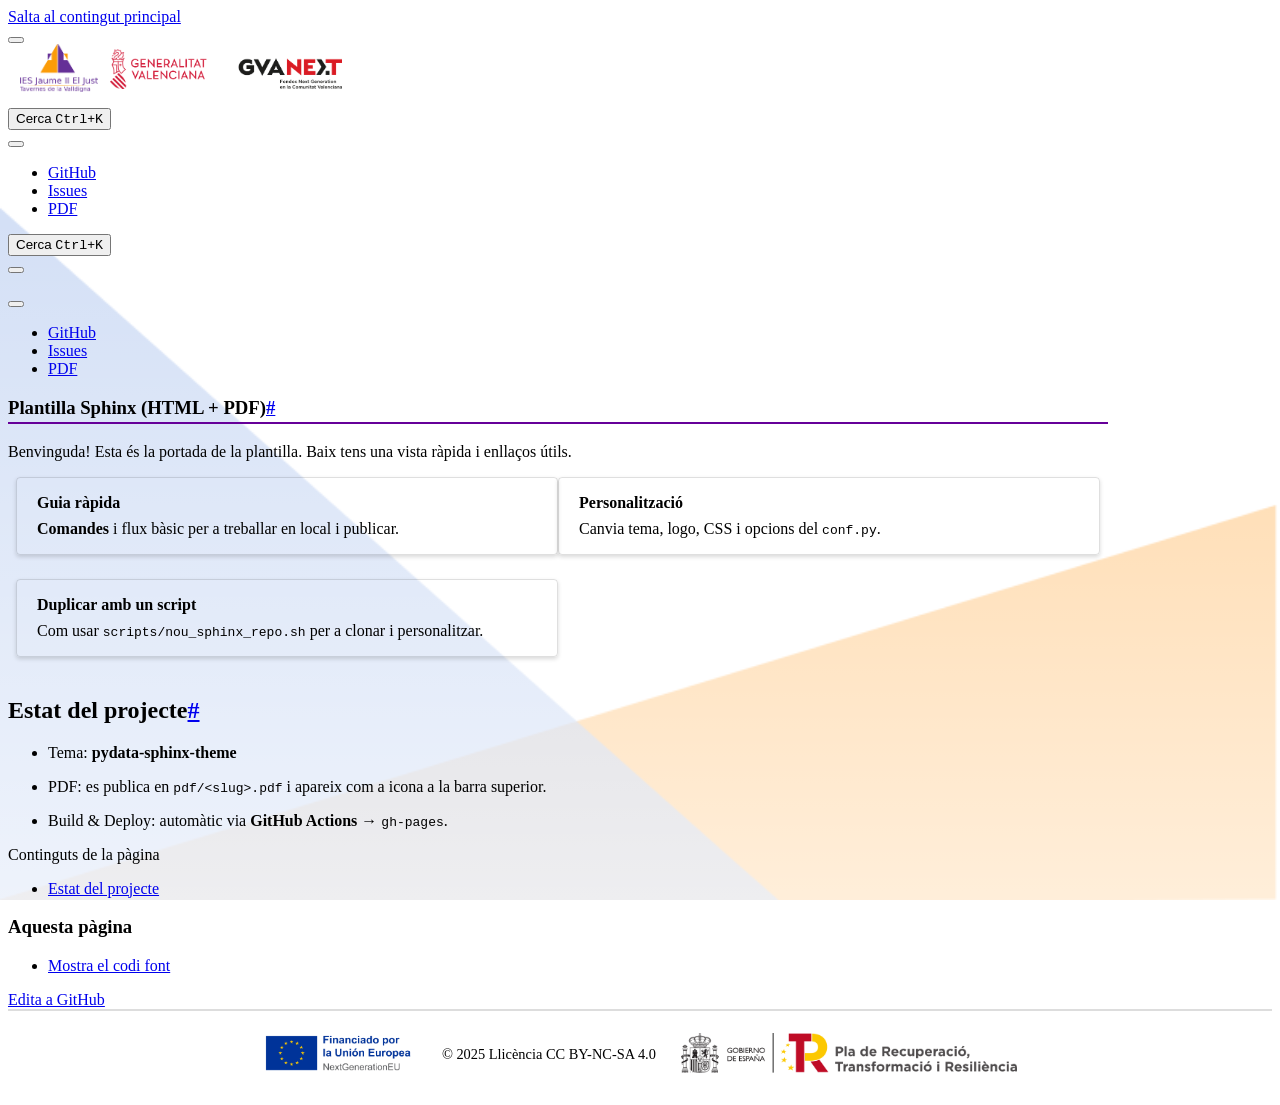
==== commit 7a033695: "deploy: daefbdbbd4e3ab4aaed9613d42fcd7a9c690cc76" ====
--- a/index.html
+++ b/index.html
@@ -235,6 +235,10 @@
   
 
   
+    <button class="pst-navbar-icon sidebar-toggle secondary-toggle" aria-label="Continguts de la pàgina">
+      <span class="fa-solid fa-outdent"></span>
+    </button>
+  
 </div>
 
     </header>
@@ -410,6 +414,49 @@
             
             
               
+                <dialog id="pst-secondary-sidebar-modal"></dialog>
+                <div id="pst-secondary-sidebar" class="bd-sidebar-secondary bd-toc"><div class="sidebar-secondary-items sidebar-secondary__inner">
+
+
+  <div class="sidebar-secondary-item">
+<div
+    id="pst-page-navigation-heading-2"
+    class="page-toc tocsection onthispage">
+    <i class="fa-solid fa-list"></i> Continguts de la pàgina
+  </div>
+  <nav class="bd-toc-nav page-toc" aria-labelledby="pst-page-navigation-heading-2">
+    <ul class="visible nav section-nav flex-column">
+<li class="toc-h2 nav-item toc-entry"><a class="reference internal nav-link" href="#estat-del-projecte">Estat del projecte</a></li>
+</ul>
+  </nav></div>
+
+  <div class="sidebar-secondary-item">
+  <div role="note" aria-label="source link">
+    <h3>Aquesta pàgina</h3>
+    <ul class="this-page-menu">
+      <li><a href="_sources/index.md.txt"
+            rel="nofollow">Mostra el codi font</a></li>
+    </ul>
+   </div></div>
+
+  <div class="sidebar-secondary-item">
+
+  
+  <div class="tocsection editthispage">
+    <a href="https://github.com/juatafe/plantilla-sphinx/edit/main/docs/index.md">
+      <i class="fa-solid fa-pencil"></i>
+      
+      
+        
+          Edita a GitHub
+        
+      
+    </a>
+  </div>
+</div>
+
+</div></div>
+              
             
           </div>
           <footer class="bd-footer-content">
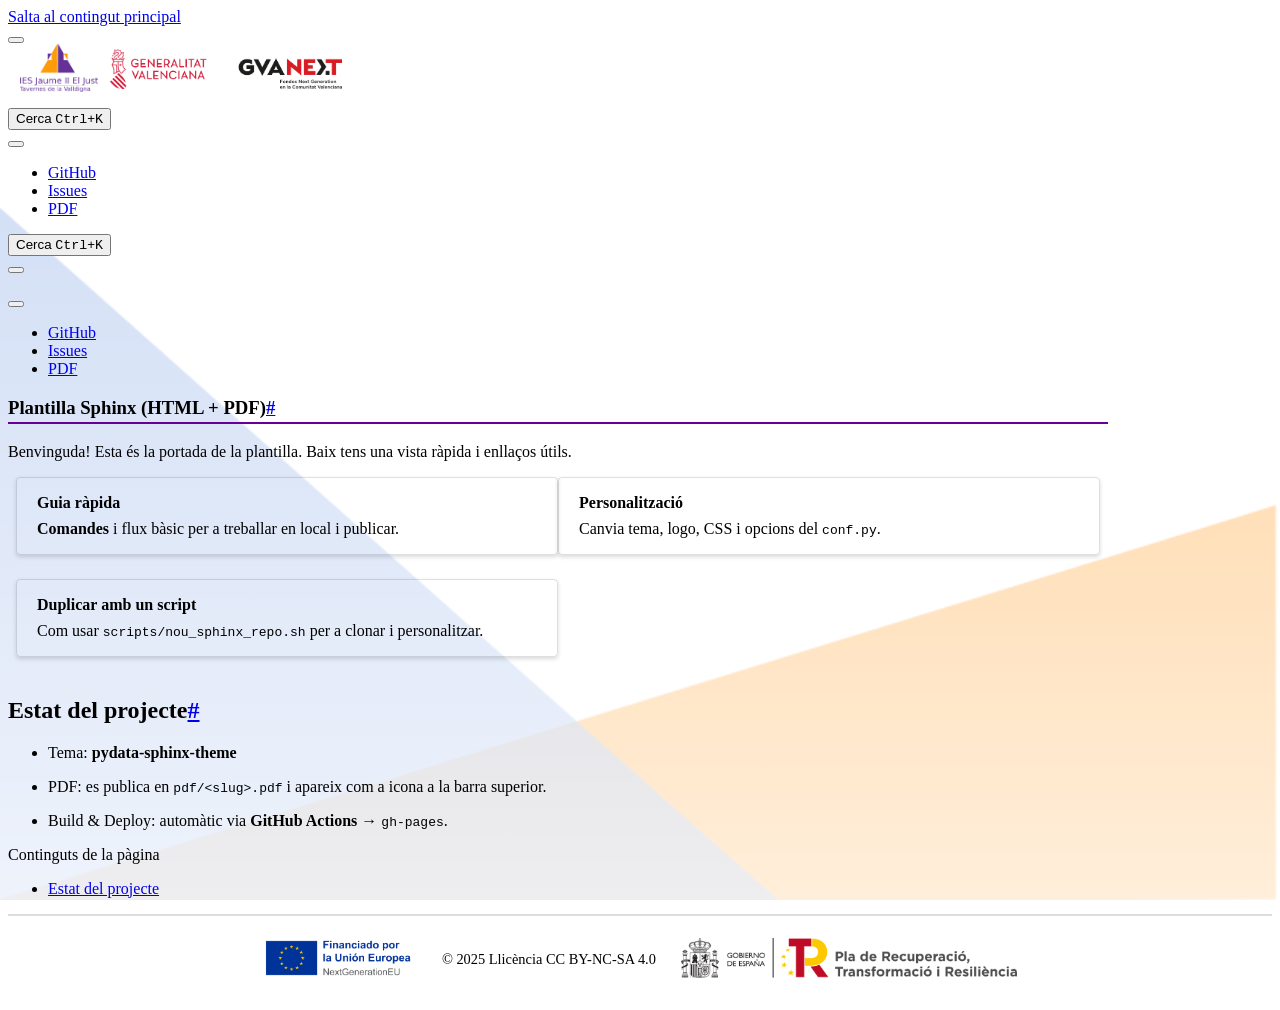
==== commit ed70d024: "deploy: edade673a36578274ec1d6abc7326140e3736314" ====
--- a/index.html
+++ b/index.html
@@ -430,31 +430,6 @@
 </ul>
   </nav></div>
 
-  <div class="sidebar-secondary-item">
-  <div role="note" aria-label="source link">
-    <h3>Aquesta pàgina</h3>
-    <ul class="this-page-menu">
-      <li><a href="_sources/index.md.txt"
-            rel="nofollow">Mostra el codi font</a></li>
-    </ul>
-   </div></div>
-
-  <div class="sidebar-secondary-item">
-
-  
-  <div class="tocsection editthispage">
-    <a href="https://github.com/juatafe/plantilla-sphinx/edit/main/docs/index.md">
-      <i class="fa-solid fa-pencil"></i>
-      
-      
-        
-          Edita a GitHub
-        
-      
-    </a>
-  </div>
-</div>
-
 </div></div>
               
             
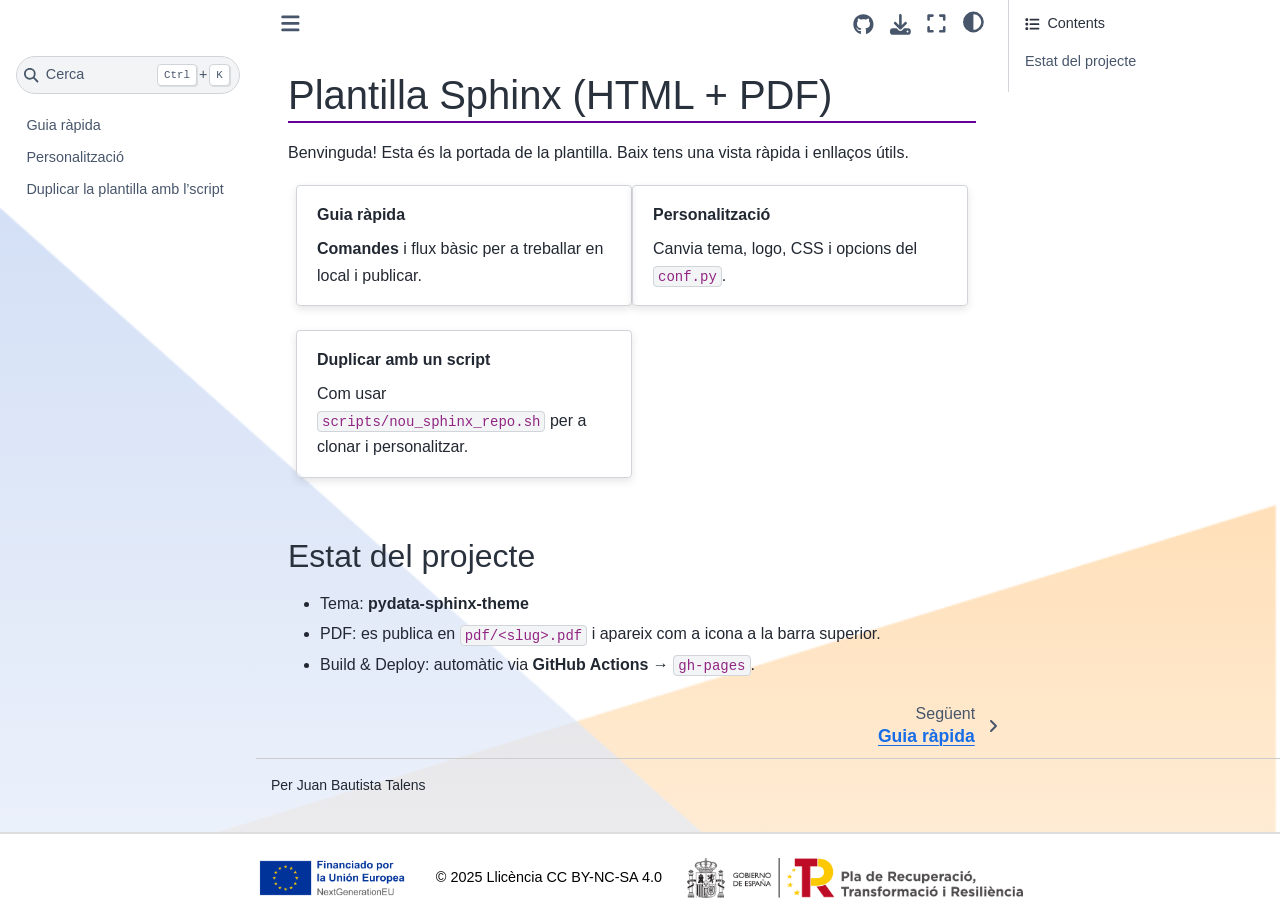
==== commit 63185c53: "deploy: 481b98b77cc61599843dbb9c40f0b1534fe622c2" ====
--- a/index.html
+++ b/index.html
@@ -16,47 +16,46 @@
     document.documentElement.dataset.mode = localStorage.getItem("mode") || "";
     document.documentElement.dataset.theme = localStorage.getItem("theme") || "";
   </script>
-  <!--
-    this give us a css class that will be invisible only if js is disabled
-  -->
-  <noscript>
-    <style>
-      .pst-js-only { display: none !important; }
-
-    </style>
-  </noscript>
   
   <!-- Loaded before other Sphinx assets -->
-  <link href="_static/styles/theme.css?digest=8878045cc6db502f8baf" rel="stylesheet" />
-<link href="_static/styles/pydata-sphinx-theme.css?digest=8878045cc6db502f8baf" rel="stylesheet" />
+  <link href="_static/styles/theme.css?digest=dfe6caa3a7d634c4db9b" rel="stylesheet" />
+<link href="_static/styles/bootstrap.css?digest=dfe6caa3a7d634c4db9b" rel="stylesheet" />
+<link href="_static/styles/pydata-sphinx-theme.css?digest=dfe6caa3a7d634c4db9b" rel="stylesheet" />
+
+  
+  <link href="_static/vendor/fontawesome/6.5.2/css/all.min.css?digest=dfe6caa3a7d634c4db9b" rel="stylesheet" />
+  <link rel="preload" as="font" type="font/woff2" crossorigin href="_static/vendor/fontawesome/6.5.2/webfonts/fa-solid-900.woff2" />
+<link rel="preload" as="font" type="font/woff2" crossorigin href="_static/vendor/fontawesome/6.5.2/webfonts/fa-brands-400.woff2" />
+<link rel="preload" as="font" type="font/woff2" crossorigin href="_static/vendor/fontawesome/6.5.2/webfonts/fa-regular-400.woff2" />
 
     <link rel="stylesheet" type="text/css" href="_static/pygments.css?v=8f2a1f02" />
+    <link rel="stylesheet" type="text/css" href="_static/styles/sphinx-book-theme.css?v=eba8b062" />
     <link rel="stylesheet" type="text/css" href="_static/copybutton.css?v=76b2166b" />
     <link rel="stylesheet" type="text/css" href="_static/sphinx-design.min.css?v=95c83b7e" />
     <link rel="stylesheet" type="text/css" href="_static/assets/stylesheets/extracsspdf.css?v=471b9758" />
-    <link rel="stylesheet" type="text/css" href="_static/assets/stylesheets/customs.css?v=5ca73458" />
+    <link rel="stylesheet" type="text/css" href="_static/assets/stylesheets/customs.css?v=7544bc98" />
     <link rel="stylesheet" type="text/css" href="_static/assets/stylesheets/extra.css?v=6d35a205" />
   
-  <!-- So that users can add custom icons -->
-  <script src="_static/scripts/fontawesome.js?digest=8878045cc6db502f8baf"></script>
   <!-- Pre-loaded scripts that we'll load fully later -->
-  <link rel="preload" as="script" href="_static/scripts/bootstrap.js?digest=8878045cc6db502f8baf" />
-<link rel="preload" as="script" href="_static/scripts/pydata-sphinx-theme.js?digest=8878045cc6db502f8baf" />
-
-    <script src="_static/documentation_options.js?v=744f91c5"></script>
+  <link rel="preload" as="script" href="_static/scripts/bootstrap.js?digest=dfe6caa3a7d634c4db9b" />
+<link rel="preload" as="script" href="_static/scripts/pydata-sphinx-theme.js?digest=dfe6caa3a7d634c4db9b" />
+  <script src="_static/vendor/fontawesome/6.5.2/js/all.min.js?digest=dfe6caa3a7d634c4db9b"></script>
+
+    <script src="_static/documentation_options.js?v=b75b09d5"></script>
     <script src="_static/doctools.js?v=9bcbadda"></script>
     <script src="_static/sphinx_highlight.js?v=dc90522c"></script>
     <script src="_static/clipboard.min.js?v=a7894cd8"></script>
     <script src="_static/copybutton.js?v=f281be69"></script>
+    <script src="_static/scripts/sphinx-book-theme.js?v=887ef09a"></script>
     <script src="_static/translations.js?v=5e30842e"></script>
     <script src="_static/design-tabs.js?v=f930bc37"></script>
     <script>DOCUMENTATION_OPTIONS.pagename = 'index';</script>
     <link rel="icon" href="_static/logo50.ico"/>
     <link rel="index" title="Índex" href="genindex.html" />
     <link rel="search" title="Cerca" href="search.html" />
+    <link rel="next" title="Guia ràpida" href="guia-rapida.html" />
   <meta name="viewport" content="width=device-width, initial-scale=1"/>
   <meta name="docsearch:language" content="ca"/>
-  <meta name="docsearch:version" content="" />
   </head>
   
   
@@ -72,8 +71,19 @@
     <i class="fa-solid fa-arrow-up"></i>Torna a l'inici</button>
 
   
-  <dialog id="pst-search-dialog">
-    
+  <input type="checkbox"
+          class="sidebar-toggle"
+          id="pst-primary-sidebar-checkbox"/>
+  <label class="overlay overlay-primary" for="pst-primary-sidebar-checkbox"></label>
+  
+  <input type="checkbox"
+          class="sidebar-toggle"
+          id="pst-secondary-sidebar-checkbox"/>
+  <label class="overlay overlay-secondary" for="pst-secondary-sidebar-checkbox"></label>
+  
+  <div class="search-button__wrapper">
+    <div class="search-button__overlay"></div>
+    <div class="search-button__search-container">
 <form class="bd-search d-flex align-items-center"
       action="search.html"
       method="get">
@@ -81,15 +91,16 @@
   <input type="search"
          class="form-control"
          name="q"
-         placeholder="Search the docs ..."
-         aria-label="Search the docs ..."
+         id="search-input"
+         placeholder="Search..."
+         aria-label="Search..."
          autocomplete="off"
          autocorrect="off"
          autocapitalize="off"
          spellcheck="false"/>
   <span class="search-button__kbd-shortcut"><kbd class="kbd-shortcut__modifier">Ctrl</kbd>+<kbd>K</kbd></span>
-</form>
-  </dialog>
+</form></div>
+  </div>
 
   <div class="pst-async-banner-revealer d-none">
   <aside id="bd-header-version-warning" class="d-none d-print-none" aria-label="Alerta sobre la versió"></aside>
@@ -97,150 +108,6 @@
 
   
     <header class="bd-header navbar navbar-expand-lg bd-navbar d-print-none">
-<div class="bd-header__inner bd-page-width">
-  <button class="pst-navbar-icon sidebar-toggle primary-toggle" aria-label="Navegació del lloc">
-    <span class="fa-solid fa-bars"></span>
-  </button>
-  
-  
-  <div class="col-lg-3 navbar-header-items__start">
-    
-      <div class="navbar-item">
-
-  
-    
-  
-
-<a class="navbar-brand logo" href="#">
-  
-  
-  
-  
-  
-    
-    
-      
-    
-    
-    <img src="_static/logoJust.png" class="logo__image only-light" alt="Repo de plantilla sphinx - Home"/>
-    <img src="_static/logoJust.png" class="logo__image only-dark pst-js-only" alt="Repo de plantilla sphinx - Home"/>
-  
-  
-</a></div>
-    
-      <div class="navbar-item"><div class="jb-navbar-logos">
-  <a href="https://portal.edu.gva.es/iesjaumeeljust/" target="_blank" aria-label="IES Jaume el Just">
-    <img class="logo-just"
-         src="_static/assets/img/logos/logoJust.png"
-         alt="IES Jaume el Just">
-  </a>
-
-  <a href="https://ceice.gva.es/va/web/educacion" target="_blank" aria-label="GVA Next">
-    <img class="logo-gvanext"
-         src="_static/assets/img/logos/GvaNext.png"
-         alt="GVA Next">
-  </a>
-</div></div>
-    
-  </div>
-  
-  <div class="col-lg-9 navbar-header-items">
-    
-    <div class="me-auto navbar-header-items__center">
-      
-        <div class="navbar-item">
-<nav>
-  <ul class="bd-navbar-elements navbar-nav">
-    
-  </ul>
-</nav></div>
-      
-    </div>
-    
-    
-    <div class="navbar-header-items__end">
-      
-        <div class="navbar-item navbar-persistent--container">
-          
-
-<button class="btn search-button-field search-button__button pst-js-only" title="Cerca" aria-label="Cerca" data-bs-placement="bottom" data-bs-toggle="tooltip">
- <i class="fa-solid fa-magnifying-glass"></i>
- <span class="search-button__default-text">Cerca</span>
- <span class="search-button__kbd-shortcut"><kbd class="kbd-shortcut__modifier">Ctrl</kbd>+<kbd class="kbd-shortcut__modifier">K</kbd></span>
-</button>
-        </div>
-      
-      
-        <div class="navbar-item">
-
-<button class="btn btn-sm nav-link pst-navbar-icon theme-switch-button pst-js-only" aria-label="Mode de color" data-bs-title="Mode de color"  data-bs-placement="bottom" data-bs-toggle="tooltip">
-  <i class="theme-switch fa-solid fa-sun                fa-lg" data-mode="light" title="Clar"></i>
-  <i class="theme-switch fa-solid fa-moon               fa-lg" data-mode="dark"  title="Fosc"></i>
-  <i class="theme-switch fa-solid fa-circle-half-stroke fa-lg" data-mode="auto"  title="Configuració del sistema"></i>
-</button></div>
-      
-        <div class="navbar-item"><ul class="navbar-icon-links"
-    aria-label="Icon Links">
-        <li class="nav-item">
-          
-          
-          
-          
-          
-          
-          
-          
-          <a href="https://github.com/juatafe/plantilla-sphinx" title="GitHub" class="nav-link pst-navbar-icon" rel="noopener" target="_blank" data-bs-toggle="tooltip" data-bs-placement="bottom"><i class="fa-brands fa-github fa-lg" aria-hidden="true"></i>
-            <span class="sr-only">GitHub</span></a>
-        </li>
-        <li class="nav-item">
-          
-          
-          
-          
-          
-          
-          
-          
-          <a href="https://github.com/juatafe/plantilla-sphinx/issues" title="Issues" class="nav-link pst-navbar-icon" rel="noopener" target="_blank" data-bs-toggle="tooltip" data-bs-placement="bottom"><i class="fa-solid fa-circle-exclamation fa-lg" aria-hidden="true"></i>
-            <span class="sr-only">Issues</span></a>
-        </li>
-        <li class="nav-item">
-          
-          
-          
-          
-          
-          
-          
-          
-          <a href="pdf/plantilla-sphinx.pdf" title="PDF" class="nav-link pst-navbar-icon" rel="noopener" target="_blank" data-bs-toggle="tooltip" data-bs-placement="bottom"><i class="fa-solid fa-file-pdf fa-lg" aria-hidden="true"></i>
-            <span class="sr-only">PDF</span></a>
-        </li>
-</ul></div>
-      
-    </div>
-    
-  </div>
-  
-  
-    <div class="navbar-persistent--mobile">
-
-<button class="btn search-button-field search-button__button pst-js-only" title="Cerca" aria-label="Cerca" data-bs-placement="bottom" data-bs-toggle="tooltip">
- <i class="fa-solid fa-magnifying-glass"></i>
- <span class="search-button__default-text">Cerca</span>
- <span class="search-button__kbd-shortcut"><kbd class="kbd-shortcut__modifier">Ctrl</kbd>+<kbd class="kbd-shortcut__modifier">K</kbd></span>
-</button>
-    </div>
-  
-
-  
-    <button class="pst-navbar-icon sidebar-toggle secondary-toggle" aria-label="Continguts de la pàgina">
-      <span class="fa-solid fa-outdent"></span>
-    </button>
-  
-</div>
-
     </header>
   
 
@@ -251,94 +118,68 @@
       
         
       
-      <dialog id="pst-primary-sidebar-modal"></dialog>
-      <div id="pst-primary-sidebar" class="bd-sidebar-primary bd-sidebar hide-on-wide">
+      <div class="bd-sidebar-primary bd-sidebar">
         
 
   
   <div class="sidebar-header-items sidebar-primary__section">
     
     
-      <div class="sidebar-header-items__center">
-        
-          
-          
-            <div class="navbar-item">
-<nav>
-  <ul class="bd-navbar-elements navbar-nav">
-    
-  </ul>
+    
+    
+  </div>
+  
+    <div class="sidebar-primary-items__start sidebar-primary__section">
+        <div class="sidebar-primary-item">
+
+  
+    
+  
+
+<a class="navbar-brand logo" href="#">
+  
+  
+  
+  
+  
+    
+    
+      
+    
+    
+    <img src="_static/logoJust.png" class="logo__image only-light" alt="Repo de plantilla sphinx - Home"/>
+    <script>document.write(`<img src="_static/logoJust.png" class="logo__image only-dark" alt="Repo de plantilla sphinx - Home"/>`);</script>
+  
+  
+</a></div>
+        <div class="sidebar-primary-item">
+
+ <script>
+ document.write(`
+   <button class="btn search-button-field search-button__button" title="Cerca" aria-label="Cerca" data-bs-placement="bottom" data-bs-toggle="tooltip">
+    <i class="fa-solid fa-magnifying-glass"></i>
+    <span class="search-button__default-text">Cerca</span>
+    <span class="search-button__kbd-shortcut"><kbd class="kbd-shortcut__modifier">Ctrl</kbd>+<kbd class="kbd-shortcut__modifier">K</kbd></span>
+   </button>
+ `);
+ </script></div>
+        <div class="sidebar-primary-item"><nav class="bd-links bd-docs-nav" aria-label="Main">
+    <div class="bd-toc-item navbar-nav active">
+        <ul class="nav bd-sidenav">
+<li class="toctree-l1"><a class="reference internal" href="guia-rapida.html">Guia ràpida</a></li>
+<li class="toctree-l1"><a class="reference internal" href="personalitzacio.html">Personalització</a></li>
+<li class="toctree-l1"><a class="reference internal" href="duplicar-plantilla.html">Duplicar la plantilla amb l’script</a></li>
+</ul>
+
+    </div>
 </nav></div>
-          
-        
-      </div>
-    
-    
-    
-      <div class="sidebar-header-items__end">
-        
-          <div class="navbar-item">
-
-<button class="btn btn-sm nav-link pst-navbar-icon theme-switch-button pst-js-only" aria-label="Mode de color" data-bs-title="Mode de color"  data-bs-placement="bottom" data-bs-toggle="tooltip">
-  <i class="theme-switch fa-solid fa-sun                fa-lg" data-mode="light" title="Clar"></i>
-  <i class="theme-switch fa-solid fa-moon               fa-lg" data-mode="dark"  title="Fosc"></i>
-  <i class="theme-switch fa-solid fa-circle-half-stroke fa-lg" data-mode="auto"  title="Configuració del sistema"></i>
-</button></div>
-        
-          <div class="navbar-item"><ul class="navbar-icon-links"
-    aria-label="Icon Links">
-        <li class="nav-item">
-          
-          
-          
-          
-          
-          
-          
-          
-          <a href="https://github.com/juatafe/plantilla-sphinx" title="GitHub" class="nav-link pst-navbar-icon" rel="noopener" target="_blank" data-bs-toggle="tooltip" data-bs-placement="bottom"><i class="fa-brands fa-github fa-lg" aria-hidden="true"></i>
-            <span class="sr-only">GitHub</span></a>
-        </li>
-        <li class="nav-item">
-          
-          
-          
-          
-          
-          
-          
-          
-          <a href="https://github.com/juatafe/plantilla-sphinx/issues" title="Issues" class="nav-link pst-navbar-icon" rel="noopener" target="_blank" data-bs-toggle="tooltip" data-bs-placement="bottom"><i class="fa-solid fa-circle-exclamation fa-lg" aria-hidden="true"></i>
-            <span class="sr-only">Issues</span></a>
-        </li>
-        <li class="nav-item">
-          
-          
-          
-          
-          
-          
-          
-          
-          <a href="pdf/plantilla-sphinx.pdf" title="PDF" class="nav-link pst-navbar-icon" rel="noopener" target="_blank" data-bs-toggle="tooltip" data-bs-placement="bottom"><i class="fa-solid fa-file-pdf fa-lg" aria-hidden="true"></i>
-            <span class="sr-only">PDF</span></a>
-        </li>
-</ul></div>
-        
-      </div>
-    
-  </div>
+    </div>
   
   
   <div class="sidebar-primary-items__end sidebar-primary__section">
-      <div class="sidebar-primary-item">
-<div id="ethical-ad-placement"
-      class="flat"
-      data-ea-publisher="readthedocs"
-      data-ea-type="readthedocs-sidebar"
-      data-ea-manual="true">
-</div></div>
-  </div>
+  </div>
+  
+  <div id="rtd-footer-container"></div>
 
 
       </div>
@@ -346,12 +187,190 @@
       <main id="main-content" class="bd-main" role="main">
         
         
+
+<div class="sbt-scroll-pixel-helper"></div>
+
           <div class="bd-content">
             <div class="bd-article-container">
               
-              <div class="bd-header-article d-print-none"></div>
-              
-              
+              <div class="bd-header-article d-print-none">
+<div class="header-article-items header-article__inner">
+  
+    <div class="header-article-items__start">
+      
+        <div class="header-article-item"><button class="sidebar-toggle primary-toggle btn btn-sm" title="Toggle primary sidebar" data-bs-placement="bottom" data-bs-toggle="tooltip">
+  <span class="fa-solid fa-bars"></span>
+</button></div>
+      
+    </div>
+  
+  
+    <div class="header-article-items__end">
+      
+        <div class="header-article-item">
+
+<div class="article-header-buttons">
+
+
+
+
+
+<div class="dropdown dropdown-source-buttons">
+  <button class="btn dropdown-toggle" type="button" data-bs-toggle="dropdown" aria-expanded="false" aria-label="Source repositories">
+    <i class="fab fa-github"></i>
+  </button>
+  <ul class="dropdown-menu">
+      
+      
+      
+      <li><a href="https://github.com/juatafe/plantilla-sphinx" target="_blank"
+   class="btn btn-sm btn-source-repository-button dropdown-item"
+   title="Dipòsit de fonts"
+   data-bs-placement="left" data-bs-toggle="tooltip"
+>
+  
+
+<span class="btn__icon-container">
+  <i class="fab fa-github"></i>
+  </span>
+<span class="btn__text-container">Repository</span>
+</a>
+</li>
+      
+      
+      
+      
+      <li><a href="https://github.com/juatafe/plantilla-sphinx/issues/new?title=Issue%20on%20page%20%2Findex.html&body=Your%20issue%20content%20here." target="_blank"
+   class="btn btn-sm btn-source-issues-button dropdown-item"
+   title="Obriu un número"
+   data-bs-placement="left" data-bs-toggle="tooltip"
+>
+  
+
+<span class="btn__icon-container">
+  <i class="fas fa-lightbulb"></i>
+  </span>
+<span class="btn__text-container">Open issue</span>
+</a>
+</li>
+      
+  </ul>
+</div>
+
+
+
+
+
+
+<div class="dropdown dropdown-download-buttons">
+  <button class="btn dropdown-toggle" type="button" data-bs-toggle="dropdown" aria-expanded="false" aria-label="Descarregueu aquesta pàgina">
+    <i class="fas fa-download"></i>
+  </button>
+  <ul class="dropdown-menu">
+      
+      
+      
+      <li><a href="_sources/index.md" target="_blank"
+   class="btn btn-sm btn-download-source-button dropdown-item"
+   title="Baixeu el fitxer font"
+   data-bs-placement="left" data-bs-toggle="tooltip"
+>
+  
+
+<span class="btn__icon-container">
+  <i class="fas fa-file"></i>
+  </span>
+<span class="btn__text-container">.md</span>
+</a>
+</li>
+      
+      
+      
+      
+      <li>
+<button onclick="window.print()"
+  class="btn btn-sm btn-download-pdf-button dropdown-item"
+  title="Imprimeix a PDF"
+  data-bs-placement="left" data-bs-toggle="tooltip"
+>
+  
+
+<span class="btn__icon-container">
+  <i class="fas fa-file-pdf"></i>
+  </span>
+<span class="btn__text-container">.pdf</span>
+</button>
+</li>
+      
+  </ul>
+</div>
+
+
+
+
+<button onclick="toggleFullScreen()"
+  class="btn btn-sm btn-fullscreen-button"
+  title="Fullscreen mode"
+  data-bs-placement="bottom" data-bs-toggle="tooltip"
+>
+  
+
+<span class="btn__icon-container">
+  <i class="fas fa-expand"></i>
+  </span>
+
+</button>
+
+
+
+<script>
+document.write(`
+  <button class="btn btn-sm nav-link pst-navbar-icon theme-switch-button" title="clar/fosc" aria-label="clar/fosc" data-bs-placement="bottom" data-bs-toggle="tooltip">
+    <i class="theme-switch fa-solid fa-sun fa-lg" data-mode="light"></i>
+    <i class="theme-switch fa-solid fa-moon fa-lg" data-mode="dark"></i>
+    <i class="theme-switch fa-solid fa-circle-half-stroke fa-lg" data-mode="auto"></i>
+  </button>
+`);
+</script>
+
+
+<script>
+document.write(`
+  <button class="btn btn-sm pst-navbar-icon search-button search-button__button" title="Cerca" aria-label="Cerca" data-bs-placement="bottom" data-bs-toggle="tooltip">
+    <i class="fa-solid fa-magnifying-glass fa-lg"></i>
+  </button>
+`);
+</script>
+<button class="sidebar-toggle secondary-toggle btn btn-sm" title="Toggle secondary sidebar" data-bs-placement="bottom" data-bs-toggle="tooltip">
+    <span class="fa-solid fa-list"></span>
+</button>
+</div></div>
+      
+    </div>
+  
+</div>
+</div>
+              
+              
+
+<div id="jb-print-docs-body" class="onlyprint">
+    <h1>Plantilla Sphinx (HTML + PDF)</h1>
+    <!-- Table of contents -->
+    <div id="print-main-content">
+        <div id="jb-print-toc">
+            
+            <div>
+                <h2> Contents </h2>
+            </div>
+            <nav aria-label="Page">
+                <ul class="visible nav section-nav flex-column">
+<li class="toc-h2 nav-item toc-entry"><a class="reference internal nav-link" href="#estat-del-projecte">Estat del projecte</a></li>
+</ul>
+            </nav>
+        </div>
+    </div>
+</div>
+
               
                 
 <div id="searchbox"></div>
@@ -400,6 +419,7 @@
 
                 </article>
               
+
               
               
               
@@ -407,6 +427,15 @@
                 <footer class="prev-next-footer d-print-none">
                   
 <div class="prev-next-area">
+    <a class="right-next"
+       href="guia-rapida.html"
+       title="pàgina següent">
+      <div class="prev-next-info">
+        <p class="prev-next-subtitle">següent</p>
+        <p class="prev-next-title">Guia ràpida</p>
+      </div>
+      <i class="fa-solid fa-angle-right"></i>
+    </a>
 </div>
                 </footer>
               
@@ -414,17 +443,14 @@
             
             
               
-                <dialog id="pst-secondary-sidebar-modal"></dialog>
-                <div id="pst-secondary-sidebar" class="bd-sidebar-secondary bd-toc"><div class="sidebar-secondary-items sidebar-secondary__inner">
+                <div class="bd-sidebar-secondary bd-toc"><div class="sidebar-secondary-items sidebar-secondary__inner">
 
 
   <div class="sidebar-secondary-item">
-<div
-    id="pst-page-navigation-heading-2"
-    class="page-toc tocsection onthispage">
-    <i class="fa-solid fa-list"></i> Continguts de la pàgina
-  </div>
-  <nav class="bd-toc-nav page-toc" aria-labelledby="pst-page-navigation-heading-2">
+  <div class="page-toc tocsection onthispage">
+    <i class="fa-solid fa-list"></i> Contents
+  </div>
+  <nav class="bd-toc-nav page-toc">
     <ul class="visible nav section-nav flex-column">
 <li class="toc-h2 nav-item toc-entry"><a class="reference internal nav-link" href="#estat-del-projecte">Estat del projecte</a></li>
 </ul>
@@ -436,15 +462,40 @@
           </div>
           <footer class="bd-footer-content">
             
+<div class="bd-footer-content__inner container">
+  
+  <div class="footer-item">
+    
+<p class="component-author">
+Per Juan Bautista Talens
+</p>
+
+  </div>
+  
+  <div class="footer-item">
+    
+
+  </div>
+  
+  <div class="footer-item">
+    
+  </div>
+  
+  <div class="footer-item">
+    
+  </div>
+  
+</div>
           </footer>
         
+
       </main>
     </div>
   </div>
   
   <!-- Scripts loaded after <body> so the DOM is not blocked -->
-  <script defer src="_static/scripts/bootstrap.js?digest=8878045cc6db502f8baf"></script>
-<script defer src="_static/scripts/pydata-sphinx-theme.js?digest=8878045cc6db502f8baf"></script>
+  <script src="_static/scripts/bootstrap.js?digest=dfe6caa3a7d634c4db9b"></script>
+<script src="_static/scripts/pydata-sphinx-theme.js?digest=dfe6caa3a7d634c4db9b"></script>
 <footer class="custom-footer">
   <div class="footer-logo footer-left">
     <a href="https://portal.edu.gva.es/iesjaumeeljust/" target="_blank">
--- a/_static/styles/pydata-sphinx-theme.css
+++ b/_static/styles/pydata-sphinx-theme.css
@@ -0,0 +1,2 @@
+html{--pst-header-height:4rem;--pst-header-article-height:calc(var(--pst-header-height)*2/3);--pst-sidebar-secondary:17rem;--pst-font-size-base:1rem;--pst-font-size-h1:2.5rem;--pst-font-size-h2:2rem;--pst-font-size-h3:1.75rem;--pst-font-size-h4:1.5rem;--pst-font-size-h5:1.25rem;--pst-font-size-h6:1.1rem;--pst-font-size-milli:0.9rem;--pst-sidebar-font-size:0.9rem;--pst-sidebar-font-size-mobile:1.1rem;--pst-sidebar-header-font-size:1.2rem;--pst-sidebar-header-font-weight:600;--pst-admonition-font-weight-heading:600;--pst-font-weight-caption:300;--pst-font-weight-heading:400;--pst-font-family-base-system:-apple-system,"BlinkMacSystemFont","Segoe UI","Helvetica Neue","Arial",sans-serif,"Apple Color Emoji","Segoe UI Emoji","Segoe UI Symbol";--pst-font-family-monospace-system:"SFMono-Regular","Menlo","Consolas","Monaco","Liberation Mono","Lucida Console",monospace;--pst-font-family-base:var(--pst-font-family-base-system);--pst-font-family-heading:var(--pst-font-family-base-system);--pst-font-family-monospace:var(--pst-font-family-monospace-system);--pst-font-size-icon:1.5rem;--pst-icon-check-circle:"";--pst-icon-info-circle:"";--pst-icon-exclamation-triangle:"";--pst-icon-exclamation-circle:"";--pst-icon-times-circle:"";--pst-icon-lightbulb:"";--pst-icon-download:"";--pst-icon-angle-left:"";--pst-icon-angle-right:"";--pst-icon-external-link:"";--pst-icon-search-minus:"";--pst-icon-github:"";--pst-icon-gitlab:"";--pst-icon-share:"";--pst-icon-bell:"";--pst-icon-pencil:"";--pst-breadcrumb-divider:"";--pst-icon-admonition-default:var(--pst-icon-bell);--pst-icon-admonition-note:var(--pst-icon-info-circle);--pst-icon-admonition-attention:var(--pst-icon-exclamation-circle);--pst-icon-admonition-caution:var(--pst-icon-exclamation-triangle);--pst-icon-admonition-warning:var(--pst-icon-exclamation-triangle);--pst-icon-admonition-danger:var(--pst-icon-exclamation-triangle);--pst-icon-admonition-error:var(--pst-icon-times-circle);--pst-icon-admonition-hint:var(--pst-icon-lightbulb);--pst-icon-admonition-tip:var(--pst-icon-lightbulb);--pst-icon-admonition-important:var(--pst-icon-exclamation-circle);--pst-icon-admonition-seealso:var(--pst-icon-share);--pst-icon-admonition-todo:var(--pst-icon-pencil);--pst-icon-versionmodified-default:var(--pst-icon-exclamation-circle);--pst-icon-versionmodified-added:var(--pst-icon-exclamation-circle);--pst-icon-versionmodified-changed:var(--pst-icon-exclamation-circle);--pst-icon-versionmodified-deprecated:var(--pst-icon-exclamation-circle);font-size:var(--pst-font-size-base);scroll-padding-top:calc(var(--pst-header-height) + 1rem)}body{background-color:var(--pst-color-background);color:var(--pst-color-text-base);display:flex;flex-direction:column;font-family:var(--pst-font-family-base);font-weight:400;line-height:1.65;min-height:100vh}body::-webkit-scrollbar-track{background-color:var(--pst-color-background)}p{font-size:1em;margin-bottom:1.15rem}p.rubric{border-bottom:1px solid var(--pst-color-border)}p.centered{text-align:center}a{word-wrap:break-word;color:var(--pst-color-link);text-decoration:underline;text-decoration-thickness:max(1px,.0625rem);text-underline-offset:.1578em}a:hover{color:var(--pst-color-link-hover);text-decoration-skip-ink:none;text-decoration-thickness:max(3px,.1875rem,.12em)}a:active,a:visited{color:var(--pst-color-link)}a:visited:hover{color:var(--pst-color-link-hover)}a.headerlink{color:var(--pst-color-secondary);font-size:.8em;margin-left:.2em;opacity:.7;padding:0 4px;text-decoration:none;transition:all .2s ease-out;user-select:none}a.headerlink:hover{opacity:1}a.github:before,a.gitlab:before{color:var(--pst-color-text-muted);font:var(--fa-font-brands);margin-right:.25rem}a.github:before{content:var(--pst-icon-github)}a.gitlab:before{content:var(--pst-icon-gitlab)}h1,h2,h3,h4,h5,h6{font-family:var(--pst-font-family-heading);font-weight:var(--pst-font-weight-heading);line-height:1.15;margin:2.75rem 0 1.05rem}h1{font-size:var(--pst-font-size-h1);margin-top:0}h1,h2{color:var(--pst-heading-color)}h2{font-size:var(--pst-font-size-h2)}h3{font-size:var(--pst-font-size-h3)}h3,h4{color:var(--pst-heading-color)}h4{font-size:var(--pst-font-size-h4)}h5{font-size:var(--pst-font-size-h5)}h5,h6{color:var(--pst-color-text-base)}h6{font-size:var(--pst-font-size-h6)}.text_small,small{font-size:var(--pst-font-size-milli)}hr{border:0;border-top:1px solid var(--pst-color-border)}code,kbd,pre,samp{font-family:var(--pst-font-family-monospace)}kbd{background-color:var(--pst-color-on-background);color:var(--pst-color-text-muted)}kbd:not(.compound){border:1px solid var(--pst-color-border);box-shadow:1px 1px 1px var(--pst-color-shadow);margin:0 .1rem;padding:.1rem .4rem}code{color:var(--pst-color-inline-code)}pre{background-color:var(--pst-color-surface);border:1px solid var(--pst-color-border);border-radius:.25rem;color:var(--pst-color-text-base);line-height:1.2em;margin:1.5em 0;padding:1rem}pre .linenos{opacity:.8;padding-right:10px}#pst-back-to-top{background-color:var(--pst-color-secondary);border:none;color:var(--pst-color-secondary-text);display:none;left:50vw;position:fixed;top:90vh;transform:translate(-50%);z-index:1080}#pst-back-to-top .fa-arrow-up{margin-inline-end:.5em}#pst-back-to-top:hover{background-color:var(--pst-violet-600);color:var(--pst-color-link-hover);color:var(--pst-color-secondary-text);text-decoration:underline;text-decoration-skip-ink:none;text-decoration-thickness:max(1px,.0625rem);text-decoration-thickness:max(3px,.1875rem,.12em);text-decoration-thickness:1px;text-underline-offset:.1578em}#pst-back-to-top:focus-visible{box-shadow:none;outline:var(--pst-color-accent) solid .1875rem;outline-color:var(--pst-color-secondary);outline-offset:.1875rem}:focus-visible{box-shadow:none;outline:var(--pst-color-accent) solid .1875rem}.skip-link{background-color:var(--pst-color-warning);border-bottom:1px solid var(--pst-color-border);left:0;padding:.5rem;position:fixed;right:0;text-align:center;top:0;transform:translateY(-100%);transition:transform .15s ease-in-out;z-index:1055}.skip-link:focus-within{transform:translateY(0)}.skip-link a{color:var(--pst-color-warning-text)!important}.skip-link a:focus-visible{outline-color:#14181e}.bd-container{display:flex;flex-grow:1;justify-content:center}.bd-container .bd-container__inner{display:flex}.bd-page-width{width:100%}@media(min-width:960px){.bd-page-width{max-width:88rem}}.pst-async-banner-revealer{height:0;overflow:hidden;transition:height .3s ease-in-out}@media(prefers-reduced-motion){.pst-async-banner-revealer{transition:none}}#bd-header-version-warning,.bd-header-announcement{align-items:center;display:flex;justify-content:center;min-height:3rem;padding:.5rem 12.5%;position:relative;text-align:center;width:100%}@media(max-width:959.98px){#bd-header-version-warning,.bd-header-announcement{padding:.5rem 2%}}#bd-header-version-warning p,.bd-header-announcement p{font-weight:700;margin:0}#bd-header-version-warning a,.bd-header-announcement a{color:var(--pst-color-inline-code-links)}#bd-header-version-warning .pst-button-link-to-stable-version,.bd-header-announcement .pst-button-link-to-stable-version{background-color:var(--pst-color-danger);border-color:var(--pst-color-danger);border-radius:.25rem;box-shadow:0 .2rem .5rem var(--pst-color-shadow),0 0 .0625rem var(--pst-color-shadow)!important;color:var(--pst-color-danger-text)}#bd-header-version-warning .pst-button-link-to-stable-version:hover,.bd-header-announcement .pst-button-link-to-stable-version:hover{background-color:var(--pst-color-danger-highlight);border-color:var(--pst-color-danger-highlight);color:var(--pst-color-danger-text)}#bd-header-version-warning .pst-button-link-to-stable-version:focus-visible,.bd-header-announcement .pst-button-link-to-stable-version:focus-visible{outline:.1875rem solid var(--pst-color-danger);outline-offset:.1875rem}.bd-header-announcement{background-color:var(--pst-color-secondary-bg)}#bd-header-version-warning{background-color:var(--pst-color-danger-bg)}.bd-main{display:flex;flex-direction:column;flex-grow:1;min-width:0}.bd-main .bd-content{display:flex;height:100%;justify-content:center}.bd-main .bd-content .bd-article-container{display:flex;flex-direction:column;justify-content:start;max-width:60em;overflow-x:auto;padding:1rem;width:100%}@media(min-width:1200px){.bd-main .bd-content .bd-article-container .bd-article{padding-left:2rem;padding-top:1.5rem}}.bd-footer{border-top:1px solid var(--pst-color-border);width:100%}.bd-footer .bd-footer__inner{display:flex;flex-grow:1;margin:auto;padding:1rem}.bd-footer .footer-items__center,.bd-footer .footer-items__end,.bd-footer .footer-items__start{display:flex;flex-direction:column;flex-grow:1;gap:.5rem;justify-content:center}.bd-footer .footer-items__center{text-align:center}.bd-footer .footer-items__end{text-align:end}.bd-footer .footer-item p{margin-bottom:0}.bd-footer-article{margin-top:auto}.bd-footer-article .footer-article-items{display:flex;flex-direction:column}.bd-footer-content .footer-content-items{display:flex;flex-direction:column;margin-top:auto}.bd-header{background-color:var(--pst-color-on-background)!important;box-shadow:0 .125rem .25rem 0 var(--pst-color-shadow);justify-content:center;max-width:100vw;padding:0;position:sticky;top:0;width:100%;z-index:1030}.bd-header .bd-header__inner{align-items:center;display:flex;height:fit-content;padding-left:1rem;padding-right:1rem}.bd-header :focus-visible{border-radius:.125rem}.bd-header .navbar-item{align-items:center;display:flex;height:var(--pst-header-height);max-height:var(--pst-header-height)}.bd-header .navbar-header-items{display:none;flex-shrink:1}@media(min-width:960px){.bd-header .navbar-header-items{display:inherit;flex-grow:1;padding:0 0 0 .5rem}}.bd-header .navbar-header-items__center,.bd-header .navbar-header-items__end,.bd-header .navbar-header-items__start{align-items:center;display:flex;flex-flow:wrap;row-gap:0}.bd-header .navbar-header-items__center,.bd-header .navbar-header-items__end{column-gap:1rem}.bd-header .navbar-header-items__start{flex-shrink:0;gap:.5rem;margin-right:auto}.bd-header .navbar-header-items__end{justify-content:end}.bd-header ul.navbar-nav{display:flex}@media(min-width:960px){.bd-header ul.navbar-nav{align-items:baseline}}.bd-header ul.navbar-nav>li.nav-item{margin-inline:2px}.bd-header ul.navbar-nav>li.nav-item>.nav-link{color:var(--pst-color-text-muted);padding-inline:6px;position:relative}.bd-header ul.navbar-nav>li.nav-item>.nav-link:before{background-color:transparent;content:"";display:block;inset:0;bottom:calc(max(3px, .1875rem, .12em)*-1);margin:max(3px,.1875rem,.12em) 0;position:absolute}.bd-header ul.navbar-nav>li.nav-item>.nav-link:hover{color:var(--pst-color-secondary);text-decoration:none}.bd-header ul.navbar-nav>li.nav-item>.nav-link:hover:before{border-bottom:max(3px,.1875rem,.12em) solid var(--pst-color-secondary)}.bd-header ul.navbar-nav>li.nav-item>.nav-link:focus-visible{box-shadow:none;outline:3px solid var(--pst-color-accent);outline-offset:3px}.bd-header ul.navbar-nav>li.nav-item.current>.nav-link{color:var(--pst-color-primary)}.bd-header ul.navbar-nav>li.nav-item.current>.nav-link:before{border-bottom:3px solid var(--pst-color-primary)}.bd-header ul.navbar-nav>li.nav-item.dropdown{margin-inline:4px}.bd-header ul.navbar-nav>li.nav-item.dropdown button{padding-inline:8px}.bd-header ul.navbar-nav>li.nav-item.dropdown>.dropdown-toggle{border-radius:.125rem;color:var(--pst-color-text-muted)}.bd-header ul.navbar-nav>li.nav-item.dropdown>.dropdown-toggle:focus-visible{box-shadow:0 0 0 .1875rem var(--pst-color-accent)}.bd-header ul.navbar-nav>li.nav-item.dropdown>.dropdown-toggle:hover{box-shadow:0 0 0 .1875rem var(--pst-color-link-hover);color:var(--pst-color-text-base);text-decoration:none}.bd-header ul.navbar-nav li a.nav-link.dropdown-item{color:var(--pst-color-text-muted);text-decoration:none}.bd-header ul.navbar-nav li a.nav-link.dropdown-item:hover{color:var(--pst-color-link-hover);text-decoration:underline;text-decoration-skip-ink:none;text-decoration-thickness:max(1px,.0625rem);text-decoration-thickness:max(3px,.1875rem,.12em);text-underline-offset:.1578em}.bd-header ul.navbar-nav .dropdown button{border:none;display:unset}.bd-header ul.navbar-nav .dropdown button:hover{color:var(--pst-color-link-hover);text-decoration:underline;text-decoration-skip-ink:none;text-decoration-thickness:max(1px,.0625rem);text-decoration-thickness:max(3px,.1875rem,.12em);text-underline-offset:.1578em}.bd-header ul.navbar-nav .dropdown .dropdown-menu{background-color:var(--pst-color-on-background);border:1px solid var(--pst-color-border);box-shadow:0 0 .3rem .1rem var(--pst-color-shadow);margin:.5rem 0;min-width:20rem;padding:.5rem 0;z-index:1070}.bd-header ul.navbar-nav .dropdown .dropdown-menu .dropdown-item{padding:.25rem 1.5rem}.bd-header ul.navbar-nav .dropdown .dropdown-menu .dropdown-item:focus:not(:hover,:active){background-color:inherit}.bd-header ul.navbar-nav .dropdown .dropdown-menu .dropdown-item:focus-visible{z-index:10}.bd-header ul.navbar-nav .dropdown .dropdown-menu:not(.show){display:none}.bd-header button.sidebar-toggle{background-color:inherit;color:var(--pst-color-muted);font-size:var(--pst-font-size-icon);margin-bottom:0;padding:.5rem}.bd-header button.primary-toggle{margin-right:1rem}@media(min-width:960px){.bd-header button.primary-toggle{display:none}}.bd-header button.secondary-toggle{margin-left:1rem}@media(min-width:1200px){.bd-header button.secondary-toggle{display:none}}@media(min-width:960px){.navbar-center-items .navbar-item{display:inline-block}}.nav-link{transition:none}.nav-link:hover{color:var(--pst-color-link-hover);text-decoration:underline;text-decoration-skip-ink:none;text-decoration-thickness:max(1px,.0625rem);text-decoration-thickness:max(3px,.1875rem,.12em);text-underline-offset:.1578em}.nav-link.nav-external:after{content:var(--pst-icon-external-link);font:var(--fa-font-solid);font-size:.75em;margin-left:.3em}.bd-navbar-elements li.nav-item i{font-size:.7rem;padding-left:2px;vertical-align:middle}.navbar-persistent--mobile{margin-left:auto}@media(min-width:960px){.navbar-persistent--mobile{display:none}}.navbar-persistent--container{display:none}@media(min-width:960px){.navbar-persistent--container{display:flex}}.header-article__inner{display:flex;padding:0 .5rem}.header-article__inner .header-article-item{height:var(--pst-header-article-height);min-height:var(--pst-header-article-height)}.header-article__inner .header-article-items__end,.header-article__inner .header-article-items__start{align-items:start;display:flex;gap:.5rem}.header-article__inner .header-article-items__end{margin-left:auto}.bd-sidebar-primary{background-color:var(--pst-color-background);border-right:1px solid var(--pst-color-border);display:flex;flex:0 0 auto;flex-direction:column;font-size:var(--pst-sidebar-font-size-mobile);gap:1rem;max-height:calc(100vh - var(--pst-header-height));overflow-y:auto;padding:2rem 1rem 1rem;position:sticky;top:var(--pst-header-height);width:25%}@media(min-width:960px){.bd-sidebar-primary{font-size:var(--pst-sidebar-font-size)}}.bd-sidebar-primary :focus-visible{border-radius:.125rem}.bd-sidebar-primary .nav-link{font-size:var(--pst-sidebar-font-size-mobile)}.bd-sidebar-primary.no-sidebar{border-right:0}@media(min-width:960px){.bd-sidebar-primary.hide-on-wide{display:none}}.bd-sidebar-primary h1,.bd-sidebar-primary h2,.bd-sidebar-primary h3,.bd-sidebar-primary h4{color:var(--pst-color-text-base)}.bd-sidebar-primary .sidebar-primary-items__end .sidebar-primary-item,.bd-sidebar-primary .sidebar-primary-items__start .sidebar-primary-item{padding:.5rem 0}.bd-sidebar-primary .sidebar-header-items{display:flex;flex-direction:column}.bd-sidebar-primary .sidebar-header-items .sidebar-header-items__title{color:var(--pst-color-text-base);font-size:var(--pst-sidebar-header-font-size);font-weight:var(--pst-sidebar-header-font-weight);margin-bottom:.5rem}.bd-sidebar-primary .sidebar-header-items .nav-item.dropdown button{display:none}.bd-sidebar-primary .sidebar-header-items .nav-item.dropdown .dropdown-menu{background-color:inherit;border:none;display:flex;flex-direction:column;font-size:inherit;margin:0;padding:0}.bd-sidebar-primary .sidebar-header-items .nav-item.dropdown .dropdown-menu .dropdown-item:focus,.bd-sidebar-primary .sidebar-header-items .nav-item.dropdown .dropdown-menu .dropdown-item:hover{background-color:unset}.bd-sidebar-primary .sidebar-header-items .bd-navbar-elements .nav-link:focus-visible{box-shadow:none;outline:var(--pst-color-accent) solid .1875rem;outline-offset:.1875rem}.bd-sidebar-primary .sidebar-header-items .sidebar-header-items__center{display:flex;flex-direction:column}.bd-sidebar-primary .sidebar-header-items .sidebar-header-items__end{align-items:center;display:flex;gap:1rem}@media(min-width:960px){.bd-sidebar-primary .sidebar-header-items{display:none}}.bd-sidebar-primary .sidebar-primary-items__start{border-top:1px solid var(--pst-color-border)}@media(min-width:960px){.bd-sidebar-primary .sidebar-primary-items__start{border-top:none}}.bd-sidebar-primary .sidebar-primary-items__end{margin-bottom:1em;margin-top:auto}.bd-sidebar-primary .list-caption{list-style:none;padding-left:0}.bd-sidebar-primary .list-caption li.toctree-l0.has-children>details>summary{align-items:baseline;display:flex;height:auto;justify-content:space-between;position:relative;width:auto}.bd-sidebar-primary .list-caption li.toctree-l0.has-children>details>summary .toctree-toggle{flex:0 0 auto}.bd-sidebar-primary .list-caption li.toctree-l0.has-children>details>summary .toctree-toggle .fa-chevron-down{font-size:1rem}.bd-sidebar-primary li.has-children{position:relative}.bd-sidebar-primary li.has-children .caption,.bd-sidebar-primary li.has-children>.reference{margin-right:calc(30px + .1875rem);padding-top:.25rem}.bd-sidebar-primary li.has-children>details>summary{list-style:none}.bd-sidebar-primary li.has-children>details>summary::-webkit-details-marker{display:none}.bd-sidebar-primary li.has-children>details>summary:focus-visible{outline:none}.bd-sidebar-primary li.has-children>details>summary:focus-visible>.toctree-toggle{outline:var(--pst-color-accent) solid .1875rem;outline-offset:-.1875rem}.bd-sidebar-primary li.has-children>details>summary .toctree-toggle{align-items:center;cursor:pointer;display:inline-flex;height:30px;justify-content:center;position:absolute;right:0;top:0;width:30px}.bd-sidebar-primary li.has-children>details>summary .toctree-toggle .fa-chevron-down{font-size:.75rem}.bd-sidebar-primary li.has-children>details[open]>summary .fa-chevron-down{transform:rotate(180deg)}nav.bd-links{margin-right:-1rem}@media(min-width:960px){nav.bd-links{display:block}}nav.bd-links ul{display:block;list-style:none}nav.bd-links ul ul{padding:0 0 0 1rem}nav.bd-links li>a{box-shadow:none;color:var(--pst-color-text-muted);display:block;margin-right:.1875rem;padding:.25rem .65rem;text-decoration:none}nav.bd-links li>a:hover{background-color:transparent;text-decoration:underline;text-decoration-skip-ink:none;text-decoration-thickness:max(3px,.1875rem,.12em)}nav.bd-links li>a:active,nav.bd-links li>a:hover{color:var(--pst-color-link-hover)}nav.bd-links li>a:focus-visible{box-shadow:0 0 0 .1875rem var(--pst-color-accent);outline:none;z-index:10}nav.bd-links li>a.reference.external:after{content:var(--pst-icon-external-link);font:var(--fa-font-solid);font-size:.75em;margin-left:.3em}nav.bd-links .current>a{background-color:transparent;box-shadow:inset max(3px,.1875rem,.12em) 0 0 var(--pst-color-primary);color:var(--pst-color-primary);font-weight:600}nav.bd-links .current>a:focus-visible{box-shadow:inset max(3px,.1875rem,.12em) 0 0 var(--pst-color-primary),0 0 0 .1875rem var(--pst-color-accent);outline:none}nav.bd-links p.bd-links__title{font-size:var(--pst-sidebar-header-font-size)}nav.bd-links p.bd-links__title,nav.bd-links p.caption{font-weight:var(--pst-sidebar-header-font-weight);margin-bottom:.5rem}nav.bd-links p.caption{color:var(--pst-color-text-base);font-size:var(--pst-sidebar-font-size-mobile);margin-top:1.25rem;position:relative}nav.bd-links p.caption:first-child{margin-top:0}@media(min-width:960px){nav.bd-links p.caption{font-size:var(--pst-sidebar-font-size)}}.bd-sidebar-secondary{background-color:var(--pst-color-background);display:flex;flex-direction:column;flex-shrink:0;font-size:var(--pst-sidebar-font-size-mobile);max-height:calc(100vh - var(--pst-header-height));order:2;overflow-y:auto;padding:2rem 1rem 1rem;position:sticky;top:var(--pst-header-height);width:var(--pst-sidebar-secondary)}@media(min-width:1200px){.bd-sidebar-secondary{font-size:var(--pst-sidebar-font-size)}}.sidebar-secondary-item{padding:.5rem}@media(min-width:1200px){.sidebar-secondary-item{border-left:1px solid var(--pst-color-border);padding-left:1rem}}.sidebar-secondary-item i{padding-right:.5rem}input.sidebar-toggle{display:none}label.overlay{background-color:#000;height:0;left:0;opacity:.5;position:fixed;top:0;transition:opacity .2s ease-out;width:0;z-index:1050}input#pst-primary-sidebar-checkbox:checked+label.overlay.overlay-primary,input#pst-secondary-sidebar-checkbox:checked+label.overlay.overlay-secondary{height:100vh;width:100vw}input#pst-primary-sidebar-checkbox:checked~.bd-container .bd-sidebar-primary{margin-left:0;visibility:visible}input#pst-secondary-sidebar-checkbox:checked~.bd-container .bd-sidebar-secondary{margin-right:0;visibility:visible}@media(min-width:960px){.sidebar-toggle.primary-toggle{display:none}input#pst-primary-sidebar-checkbox:checked+label.overlay.overlay-primary{height:0;width:0}.bd-sidebar-primary{margin-left:0;visibility:visible}}@media(max-width:959.98px){.bd-sidebar-primary{flex-grow:.75;height:100vh;left:0;margin-left:-75%;max-height:100vh;max-width:350px;position:fixed;top:0;transition:visibility .2s ease-out,margin .2s ease-out;visibility:hidden;width:75%;z-index:1055}}@media(max-width:1199.98px){.bd-sidebar-secondary{flex-grow:.75;height:100vh;margin-right:-75%;max-height:100vh;max-width:350px;position:fixed;right:0;top:0;transition:visibility .2s ease-out,margin .2s ease-out;visibility:hidden;width:75%;z-index:1055}}ul.bd-breadcrumbs{display:flex;flex-wrap:wrap;font-size:.8rem;list-style:none;padding-left:0}ul.bd-breadcrumbs li.breadcrumb-item{align-items:center;display:flex;font-weight:700}ul.bd-breadcrumbs li.breadcrumb-item a{color:var(--pst-color-text-muted);text-decoration:none}ul.bd-breadcrumbs li.breadcrumb-item a:hover{color:var(--pst-color-link-hover);text-decoration:underline;text-decoration-skip-ink:none;text-decoration-thickness:max(1px,.0625rem);text-decoration-thickness:max(3px,.1875rem,.12em);text-underline-offset:.1578em}ul.bd-breadcrumbs li.breadcrumb-item:not(.breadcrumb-home):before{color:var(--pst-color-text-muted);content:var(--pst-breadcrumb-divider);font:var(--fa-font-solid);font-size:.8rem;padding:0 .5rem}html .pst-navbar-icon{align-items:center;border:none;border-radius:0;box-sizing:border-box;color:var(--pst-color-text-muted);display:flex;font-size:1rem;height:2.15rem;justify-content:center;line-height:1.65;min-height:24px;min-width:24px;padding:.25rem 0;position:relative}html .pst-navbar-icon:before{background-color:transparent;content:"";display:block;inset:0;bottom:calc(max(3px, .1875rem, .12em)*-1);margin:max(3px,.1875rem,.12em) 0;position:absolute}html .pst-navbar-icon:hover{color:var(--pst-color-secondary);text-decoration:none}html .pst-navbar-icon:hover:before{border-bottom:max(3px,.1875rem,.12em) solid var(--pst-color-secondary)}html .pst-navbar-icon:focus-visible{box-shadow:none;outline:3px solid var(--pst-color-accent);outline-offset:3px}ul.navbar-icon-links{align-items:center;column-gap:1rem;display:flex;flex-flow:row wrap;justify-content:space-evenly;list-style:none;margin-bottom:0;padding-left:0}ul.navbar-icon-links i.fa-brands,ul.navbar-icon-links i.fa-regular,ul.navbar-icon-links i.fa-solid{font-size:var(--pst-font-size-icon);font-style:normal;vertical-align:middle}ul.navbar-icon-links i.fa-square-twitter:before{color:#55acee}ul.navbar-icon-links i.fa-square-gitlab:before{color:#548}ul.navbar-icon-links i.fa-bitbucket:before{color:#0052cc}ul.navbar-icon-links img.icon-link-image{border-radius:.2rem;height:1.5em}ul.navbar-icon-links .fa-pydata{stroke:var(--pst-color-background);stroke-linejoin:round;stroke-width:.35}.navbar-brand{align-items:center;display:flex;flex-shrink:0;gap:.5rem;height:var(--pst-header-height);margin:0;max-height:var(--pst-header-height);padding:.5rem 0;position:relative;width:auto}.navbar-brand p{color:var(--pst-color-text-base);margin-bottom:0}.navbar-brand img{height:100%;max-width:100%;width:auto}.navbar-brand:hover,.navbar-brand:visited:hover{color:var(--pst-color-link-hover);color:var(--pst-color-text-base);text-decoration:underline;text-decoration-skip-ink:none;text-decoration-thickness:max(1px,.0625rem);text-decoration-thickness:max(3px,.1875rem,.12em);text-underline-offset:.1578em}ul.navbar-nav ul{padding:0 0 0 1rem}ul.navbar-nav li{display:flex;flex-direction:column}ul.navbar-nav li a{align-items:center;color:var(--pst-color-text-muted);display:flex;height:100%;padding-bottom:.25rem;padding-top:.25rem;text-decoration:none}ul.navbar-nav li a:hover{color:var(--pst-color-link-hover);text-decoration:underline;text-decoration-skip-ink:none;text-decoration-thickness:max(1px,.0625rem);text-decoration-thickness:max(3px,.1875rem,.12em);text-underline-offset:.1578em}.page-toc .section-nav{border-bottom:none;padding-left:0}.page-toc .section-nav ul{padding-left:1rem}.page-toc .nav-link{font-size:var(--pst-sidebar-font-size-mobile)}@media(min-width:1200px){.page-toc .nav-link{font-size:var(--pst-sidebar-font-size)}}.page-toc .onthispage{color:var(--pst-color-text-base);font-weight:var(--pst-sidebar-header-font-weight);margin-bottom:.5rem}.prev-next-area{width:100%}.prev-next-area p{color:var(--pst-color-text-muted);line-height:1.3em;margin:0 .3em}.prev-next-area i{font-size:1.2em}.prev-next-area a{align-items:center;border:none;color:var(--pst-color-text-muted);display:flex;max-width:45%;overflow-x:hidden;padding:10px;text-decoration:none}.prev-next-area a p.prev-next-title{word-wrap:break-word;color:var(--pst-color-link);font-size:1.1em;font-weight:var(--pst-admonition-font-weight-heading);text-decoration:underline;text-decoration-thickness:max(1px,.0625rem);text-underline-offset:.1578em}.prev-next-area a p.prev-next-title:hover{color:var(--pst-color-link-hover);text-decoration-skip-ink:none;text-decoration-thickness:max(3px,.1875rem,.12em)}.prev-next-area a p.prev-next-title:active,.prev-next-area a p.prev-next-title:visited{color:var(--pst-color-link)}.prev-next-area a p.prev-next-title:visited:hover{color:var(--pst-color-link-hover)}.prev-next-area a:hover p.prev-next-title,.prev-next-area a:visited:hover p.prev-next-title{color:var(--pst-color-link-hover);text-decoration:underline;text-decoration-skip-ink:none;text-decoration-thickness:max(1px,.0625rem);text-decoration-thickness:max(3px,.1875rem,.12em);text-underline-offset:.1578em}.prev-next-area a .prev-next-info{flex-direction:column;margin:0 .5em}.prev-next-area a .prev-next-info .prev-next-subtitle{text-transform:capitalize}.prev-next-area a.left-prev{float:left}.prev-next-area a.right-next{float:right}.prev-next-area a.right-next div.prev-next-info{text-align:right}.bd-search{border:1px solid var(--pst-color-border);border-radius:.25rem;color:var(--pst-color-text-base);gap:.5rem;padding-left:.5rem;position:relative}.bd-search,.bd-search:active{background-color:var(--pst-color-background)}.bd-search:active{color:var(--pst-color-text-muted)}.bd-search .icon{color:var(--pst-color-border);left:25px;position:absolute}.bd-search .fa-solid.fa-magnifying-glass{color:var(--pst-color-text-muted);left:calc(1.25rem - .35em);position:absolute}.bd-search input::placeholder{color:var(--pst-color-text-muted)}.bd-search input::-webkit-search-cancel-button,.bd-search input::-webkit-search-decoration{appearance:none}.bd-search .search-button__kbd-shortcut{color:var(--pst-color-border);display:flex;position:absolute;right:.5rem}.form-control{background-color:var(--pst-color-background);color:var(--pst-color-text-base)}.form-control:focus,.form-control:focus-visible{background-color:var(--pst-color-background);border:none;color:var(--pst-color-text-muted)}.search-button i{font-size:1.3rem}.search-button__overlay,.search-button__search-container{display:none}.search-button__wrapper.show .search-button__search-container{display:flex;left:50%;margin-top:.5rem;max-width:800px;position:fixed;right:1rem;top:30%;transform:translate(-50%,-50%);width:90%;z-index:1055}.search-button__wrapper.show .search-button__overlay{background-color:#000;display:flex;height:100%;left:0;opacity:.5;position:fixed;top:0;width:100%;z-index:1050}.search-button__wrapper.show form.bd-search{flex-grow:1;padding-bottom:0;padding-top:0}.search-button__wrapper.show input,.search-button__wrapper.show svg{font-size:var(--pst-font-size-icon)}.search-button-field{align-items:center;background-color:var(--pst-color-surface);border:1px solid var(--pst-color-border);border-radius:1.5em;color:var(--pst-color-text-muted);display:inline-flex;padding:.5em}.search-button-field:hover{box-shadow:0 0 0 .1875rem var(--pst-color-link-hover)}.search-button-field:focus-visible{border-radius:1.5em}.search-button-field .search-button__default-text{font-size:var(--bs-nav-link-font-size);font-weight:var(--bs-nav-link-font-weight);margin-left:.5em;margin-right:.5em}.search-button-field .kbd-shortcut__modifier{font-size:.75em}.search-button-field>*{align-items:center}.search-button-field>:not(svg){display:none}@media(min-width:960px){.search-button-field>:not(svg){display:flex}}div#searchbox p.highlight-link{box-shadow:0 .2rem .5rem var(--pst-color-shadow),0 0 .0625rem var(--pst-color-shadow)!important;margin:1rem 0;width:fit-content}@media(min-width:1200px){div#searchbox p.highlight-link{margin-left:2rem}}div#searchbox p.highlight-link a{background-color:var(--pst-color-primary);border-radius:.25rem;color:var(--pst-color-primary-text);font-size:1.25rem;padding:.75rem;text-decoration:none;transition:box-shadow .25s ease-out}div#searchbox p.highlight-link a:hover{box-shadow:inset 0 0 50px 50px rgba(0,0,0,.25)}div#searchbox p.highlight-link a:before{color:unset;content:var(--pst-icon-search-minus);font:var(--fa-font-solid);margin-right:.5rem}.theme-switch-button .theme-switch{display:none}.theme-switch-button .theme-switch:active{color:var(--pst-color-link-hover);text-decoration:none}.theme-switch-button .theme-switch .fa-lg{aspect-ratio:1/1}html[data-mode=auto] .theme-switch-button .theme-switch[data-mode=auto],html[data-mode=dark] .theme-switch-button .theme-switch[data-mode=dark],html[data-mode=light] .theme-switch-button .theme-switch[data-mode=light]{display:inline}button.btn.version-switcher__button{border-color:var(--pst-color-border);color:var(--pst-color-text-base);margin-bottom:1em}@media(min-width:960px){button.btn.version-switcher__button{margin-bottom:unset}}button.btn.version-switcher__button:hover{border-color:transparent;box-shadow:0 0 0 .1875rem var(--pst-color-secondary)}button.btn.version-switcher__button:active{border-color:var(--pst-color-border);color:var(--pst-color-text-base)}button.btn.version-switcher__button:focus-visible{border-color:transparent}.version-switcher__menu{border-color:var(--pst-color-border);border-radius:var(--bs-dropdown-border-radius)}.version-switcher__menu a.list-group-item{background-color:var(--pst-color-on-background);color:var(--pst-color-text-base);padding:.75rem 1.25rem}.version-switcher__menu a.list-group-item:not(:last-child){border-bottom:1px solid var(--pst-color-border)}.version-switcher__menu a.list-group-item:hover{background-color:var(--pst-color-surface);color:var(--pst-color-link-hover);text-decoration:underline;text-decoration-skip-ink:none;text-decoration-thickness:max(1px,.0625rem);text-decoration-thickness:max(3px,.1875rem,.12em);text-underline-offset:.1578em}.version-switcher__menu a.list-group-item.active{box-shadow:inset max(3px,.1875rem,.12em) 0 0 var(--pst-color-primary);color:var(--pst-color-primary);font-weight:600;position:relative;z-index:1}.version-switcher__menu a.list-group-item.active:focus-visible{box-shadow:inset max(3px,.1875rem,.12em) 0 0 var(--pst-color-primary),0 0 0 .1875rem var(--pst-color-accent);outline:none}.version-switcher__menu a.list-group-item.active span:before{content:"";height:100%;left:0;position:absolute;top:0;width:100%;z-index:-1}.version-switcher__menu a.list-group-item:focus-visible{z-index:10}.version-switcher__menu,button.version-switcher__button{box-sizing:border-box;font-size:1.1em;min-height:24px;min-width:24px;z-index:1055}@media(min-width:960px){.version-switcher__menu,button.version-switcher__button{font-size:unset}}nav.page-toc{margin-bottom:1rem}.bd-toc .nav .nav{display:none}.bd-toc .nav .nav.visible,.bd-toc .nav>.active>ul,.toc-entry{display:block}.toc-entry a.nav-link,.toc-entry a>code{color:var(--pst-color-text-muted)}.toc-entry a.nav-link{display:block;margin-left:-1rem;padding:.125rem 0 .125rem 1rem;text-decoration:none}.toc-entry a.nav-link:hover{background-color:transparent;text-decoration:underline;text-decoration-skip-ink:none;text-decoration-thickness:max(3px,.1875rem,.12em)}.toc-entry a.nav-link:active,.toc-entry a.nav-link:hover{color:var(--pst-color-link-hover)}.toc-entry a.nav-link:focus-visible{box-shadow:0 0 0 .1875rem var(--pst-color-accent);outline:none;z-index:10}.toc-entry a.nav-link.active{background-color:transparent;box-shadow:inset max(3px,.1875rem,.12em) 0 0 var(--pst-color-primary);color:var(--pst-color-primary);font-weight:600}.toc-entry a.nav-link.active:focus-visible{box-shadow:inset max(3px,.1875rem,.12em) 0 0 var(--pst-color-primary),0 0 0 .1875rem var(--pst-color-accent);outline:none}.toc-entry a.nav-link.active:hover{color:var(--pst-color-link-hover)}.toc-entry a.nav-link:focus-visible{border-radius:.125rem}div.deprecated,div.versionadded,div.versionchanged{background-color:var(--pst-color-on-background);border-left:.2rem solid;border-color:var(--pst-color-info);border-radius:.25rem;box-shadow:0 .2rem .5rem var(--pst-color-shadow),0 0 .0625rem var(--pst-color-shadow)!important;break-inside:avoid;margin:1.5625em auto;overflow:hidden;padding:0 .6rem;page-break-inside:avoid;position:relative;vertical-align:middle}div.deprecated>p,div.versionadded>p,div.versionchanged>p{margin-bottom:.6rem;margin-top:.6rem}div.versionadded{background-color:var(--pst-color-success-bg);border-color:var(--pst-color-success)}div.versionchanged{background-color:var(--pst-color-warning-bg);border-color:var(--pst-color-warning)}div.deprecated{background-color:var(--pst-color-danger-bg);border-color:var(--pst-color-danger)}span.versionmodified{font-weight:600}span.versionmodified:before{color:var(--pst-color-info);content:var(--pst-icon-versionmodified-default);font:var(--fa-font-solid);margin-right:.6rem}span.versionmodified.added:before{color:var(--pst-color-success);content:var(--pst-icon-versionmodified-added)}span.versionmodified.changed:before{color:var(--pst-color-warning);content:var(--pst-icon-versionmodified-changed)}span.versionmodified.deprecated:before{color:var(--pst-color-danger);content:var(--pst-icon-versionmodified-deprecated)}.sidebar-indices-items{border-top:1px solid var(--pst-color-border);display:flex;flex-direction:column}@media(min-width:960px){.sidebar-indices-items{border-top:none}}.sidebar-indices-items .sidebar-indices-items__title{color:var(--pst-color-text-base);font-size:var(--pst-sidebar-header-font-size);font-weight:var(--pst-sidebar-header-font-weight);margin-bottom:.5rem}.sidebar-indices-items ul.indices-link{list-style:none;margin-right:-1rem;padding:0}.sidebar-indices-items ul.indices-link li>a{color:var(--pst-color-text-muted);display:block;padding:.25rem 0}.sidebar-indices-items ul.indices-link li>a:hover{background-color:transparent;color:var(--pst-color-primary);text-decoration:none}.bd-sidebar-primary div#rtd-footer-container{bottom:-1rem;margin:-1rem;position:sticky}.bd-sidebar-primary div#rtd-footer-container .rst-versions.rst-badge{font-family:var(--pst-font-family-base);font-size:.9em;max-width:unset;position:unset}.bd-sidebar-primary div#rtd-footer-container .rst-versions.rst-badge .rst-current-version{align-items:center;background-color:var(--pst-color-background);border-top:1px solid var(--pst-color-border);color:var(--pst-color-success);display:flex;gap:.2rem;height:2.5rem;transition:background-color .2s ease-out}.bd-sidebar-primary div#rtd-footer-container .rst-versions.rst-badge .fa.fa-book{color:var(--pst-color-text-muted);margin-right:auto}.bd-sidebar-primary div#rtd-footer-container .rst-versions.rst-badge .fa.fa-book:after{color:var(--pst-color-text-base);content:"Read The Docs";font-family:var(--pst-font-family-base);font-weight:var(--pst-admonition-font-weight-heading)}.bd-sidebar-primary div#rtd-footer-container .rst-versions.rst-badge .fa.fa-caret-down{color:var(--pst-color-text-muted)}.bd-sidebar-primary div#rtd-footer-container .rst-versions.rst-badge.shift-up .rst-current-version{border-bottom:1px solid var(--pst-color-border)}.bd-sidebar-primary div#rtd-footer-container .rst-other-versions{background-color:var(--pst-color-surface);color:var(--pst-color-text-base)}.bd-sidebar-primary div#rtd-footer-container .rst-other-versions dl dd a{color:var(--pst-color-text-muted)}.bd-sidebar-primary div#rtd-footer-container .rst-other-versions hr{background-color:var(--pst-color-border)}.bd-sidebar-primary div#rtd-footer-container .rst-other-versions small a{color:var(--pst-color-link)}.bd-sidebar-primary div#rtd-footer-container .rst-other-versions input{background-color:var(--pst-color-surface);border:1px solid var(--pst-color-border);padding-left:.5rem}.admonition,div.admonition{background-color:var(--pst-color-on-background);border-left:.2rem solid;border-color:var(--pst-color-info);border-radius:.25rem;box-shadow:0 .2rem .5rem var(--pst-color-shadow),0 0 .0625rem var(--pst-color-shadow)!important;break-inside:avoid;margin:1.5625em auto;overflow:hidden;padding:0 .6rem .8rem;page-break-inside:avoid}.admonition :last-child,div.admonition :last-child{margin-bottom:0}.admonition p.admonition-title~*,div.admonition p.admonition-title~*{margin-left:1.4rem;margin-right:1.4rem}.admonition>ol,.admonition>ul,div.admonition>ol,div.admonition>ul{margin-left:1em}.admonition>.admonition-title,div.admonition>.admonition-title{background-color:var(--pst-color-info-bg);font-weight:var(--pst-admonition-font-weight-heading);margin:0 -.6rem;padding:.4rem .6rem .4rem 2rem;position:relative;z-index:1}.admonition>.admonition-title:before,div.admonition>.admonition-title:before{content:"";height:100%;left:0;pointer-events:none;position:absolute;top:0;width:100%;z-index:-1}.admonition>.admonition-title:after,div.admonition>.admonition-title:after{color:var(--pst-color-info);content:var(--pst-icon-admonition-default);font:var(--fa-font-solid);height:1rem;left:.5rem;line-height:inherit;opacity:1;position:absolute;width:1rem}.admonition>.admonition-title+*,div.admonition>.admonition-title+*{margin-top:.4em}.admonition.attention,div.admonition.attention{border-color:var(--pst-color-attention)}.admonition.attention>.admonition-title,div.admonition.attention>.admonition-title{background-color:var(--pst-color-attention-bg)}.admonition.attention>.admonition-title:after,div.admonition.attention>.admonition-title:after{color:var(--pst-color-attention);content:var(--pst-icon-admonition-attention)}.admonition.caution,div.admonition.caution{border-color:var(--pst-color-warning)}.admonition.caution>.admonition-title,div.admonition.caution>.admonition-title{background-color:var(--pst-color-warning-bg)}.admonition.caution>.admonition-title:after,div.admonition.caution>.admonition-title:after{color:var(--pst-color-warning);content:var(--pst-icon-admonition-caution)}.admonition.warning,div.admonition.warning{border-color:var(--pst-color-warning)}.admonition.warning>.admonition-title,div.admonition.warning>.admonition-title{background-color:var(--pst-color-warning-bg)}.admonition.warning>.admonition-title:after,div.admonition.warning>.admonition-title:after{color:var(--pst-color-warning);content:var(--pst-icon-admonition-warning)}.admonition.danger,div.admonition.danger{border-color:var(--pst-color-danger)}.admonition.danger>.admonition-title,div.admonition.danger>.admonition-title{background-color:var(--pst-color-danger-bg)}.admonition.danger>.admonition-title:after,div.admonition.danger>.admonition-title:after{color:var(--pst-color-danger);content:var(--pst-icon-admonition-danger)}.admonition.error,div.admonition.error{border-color:var(--pst-color-danger)}.admonition.error>.admonition-title,div.admonition.error>.admonition-title{background-color:var(--pst-color-danger-bg)}.admonition.error>.admonition-title:after,div.admonition.error>.admonition-title:after{color:var(--pst-color-danger);content:var(--pst-icon-admonition-error)}.admonition.hint,div.admonition.hint{border-color:var(--pst-color-success)}.admonition.hint>.admonition-title,div.admonition.hint>.admonition-title{background-color:var(--pst-color-success-bg)}.admonition.hint>.admonition-title:after,div.admonition.hint>.admonition-title:after{color:var(--pst-color-success);content:var(--pst-icon-admonition-hint)}.admonition.tip,div.admonition.tip{border-color:var(--pst-color-success)}.admonition.tip>.admonition-title,div.admonition.tip>.admonition-title{background-color:var(--pst-color-success-bg)}.admonition.tip>.admonition-title:after,div.admonition.tip>.admonition-title:after{color:var(--pst-color-success);content:var(--pst-icon-admonition-tip)}.admonition.important,div.admonition.important{border-color:var(--pst-color-attention)}.admonition.important>.admonition-title,div.admonition.important>.admonition-title{background-color:var(--pst-color-attention-bg)}.admonition.important>.admonition-title:after,div.admonition.important>.admonition-title:after{color:var(--pst-color-attention);content:var(--pst-icon-admonition-important)}.admonition.note,div.admonition.note{border-color:var(--pst-color-info)}.admonition.note>.admonition-title,div.admonition.note>.admonition-title{background-color:var(--pst-color-info-bg)}.admonition.note>.admonition-title:after,div.admonition.note>.admonition-title:after{color:var(--pst-color-info);content:var(--pst-icon-admonition-note)}.admonition.seealso,div.admonition.seealso{border-color:var(--pst-color-success)}.admonition.seealso>.admonition-title,div.admonition.seealso>.admonition-title{background-color:var(--pst-color-success-bg)}.admonition.seealso>.admonition-title:after,div.admonition.seealso>.admonition-title:after{color:var(--pst-color-success);content:var(--pst-icon-admonition-seealso)}.admonition.admonition-todo,div.admonition.admonition-todo{border-color:var(--pst-color-secondary)}.admonition.admonition-todo>.admonition-title,div.admonition.admonition-todo>.admonition-title{background-color:var(--pst-color-secondary-bg)}.admonition.admonition-todo>.admonition-title:after,div.admonition.admonition-todo>.admonition-title:after{color:var(--pst-color-secondary);content:var(--pst-icon-admonition-todo)}.admonition.sidebar,div.admonition.sidebar{border-width:0 0 0 .2rem;clear:both;float:right;margin-left:.5rem;margin-top:0;max-width:40%}.admonition.sidebar.attention,.admonition.sidebar.important,div.admonition.sidebar.attention,div.admonition.sidebar.important{border-color:var(--pst-color-attention)}.admonition.sidebar.caution,.admonition.sidebar.warning,div.admonition.sidebar.caution,div.admonition.sidebar.warning{border-color:var(--pst-color-warning)}.admonition.sidebar.danger,.admonition.sidebar.error,div.admonition.sidebar.danger,div.admonition.sidebar.error{border-color:var(--pst-color-danger)}.admonition.sidebar.hint,.admonition.sidebar.seealso,.admonition.sidebar.tip,div.admonition.sidebar.hint,div.admonition.sidebar.seealso,div.admonition.sidebar.tip{border-color:var(--pst-color-success)}.admonition.sidebar.note,.admonition.sidebar.todo,div.admonition.sidebar.note,div.admonition.sidebar.todo{border-color:var(--pst-color-info)}.admonition.sidebar p.admonition-title~*,div.admonition.sidebar p.admonition-title~*{margin-left:0;margin-right:0}aside.topic,div.topic,div.topic.contents,nav.contents{background-color:var(--pst-color-surface);border-color:var(--pst-color-border);border-radius:.25rem;box-shadow:0 .2rem .5rem var(--pst-color-shadow),0 0 .0625rem var(--pst-color-shadow)!important;display:flex;flex-direction:column;padding:1rem 1.25rem}aside.topic .topic-title,div.topic .topic-title,div.topic.contents .topic-title,nav.contents .topic-title{margin:0 0 .5rem}aside.topic p,div.topic p,div.topic.contents p,nav.contents p{color:var(--pst-color-on-surface)!important}aside.topic ul.simple,div.topic ul.simple,div.topic.contents ul.simple,nav.contents ul.simple{padding-left:1rem}aside.topic ul.simple ul,div.topic ul.simple ul,div.topic.contents ul.simple ul,nav.contents ul.simple ul{padding-left:2em}aside.sidebar{background-color:var(--pst-color-surface);border:1px solid var(--pst-color-border);border-radius:.25rem;margin-left:.5rem;padding:0}aside.sidebar>:last-child{padding-bottom:1rem}aside.sidebar p.sidebar-title{border-bottom:1px solid var(--pst-color-border);font-family:var(--pst-font-family-heading);font-weight:var(--pst-admonition-font-weight-heading);margin-bottom:0;padding-bottom:.5rem;padding-top:.5rem;position:relative}aside.sidebar>:not(.sidebar-title):first-child,aside.sidebar>p.sidebar-title+*{margin-top:1rem}aside.sidebar>*{padding-left:1rem;padding-right:1rem}p.rubric{display:flex;flex-direction:column}.seealso dd{margin-bottom:0;margin-top:0}table.field-list{border-collapse:separate;border-spacing:10px;margin-left:1px}table.field-list th.field-name{background-color:var(--pst-color-surface);padding:1px 8px 1px 5px;white-space:nowrap}table.field-list td.field-body p{font-style:italic}table.field-list td.field-body p>strong{font-style:normal}table.field-list td.field-body blockquote{border-left:none;margin:0 0 .3em;padding-left:30px}.table.autosummary td:first-child{white-space:nowrap}.sig{font-family:var(--pst-font-family-monospace)}.sig-inline.c-texpr,.sig-inline.cpp-texpr{font-family:unset}.sig.c .k,.sig.c .kt,.sig.c .m,.sig.c .s,.sig.c .sc,.sig.cpp .k,.sig.cpp .kt,.sig.cpp .m,.sig.cpp .s,.sig.cpp .sc{color:var(--pst-color-text-base)}.sig-name{color:var(--pst-color-inline-code)}.sig-param .default_value,.sig-param .o{color:var(--pst-color-text-muted);font-weight:400}dt:target,span.highlighted{background-color:var(--pst-color-target)}.viewcode-back{font-family:var(--pst-font-family-base)}.viewcode-block:target{background-color:var(--pst-color-target);border-bottom:1px solid var(--pst-color-border);border-top:1px solid var(--pst-color-border);position:relative}dl>dt>a:has(.viewcode-link){float:right}dl>dt>a:has(.viewcode-link) .viewcode-link{float:none}dl[class]:not(.option-list,.field-list,.footnote,.glossary,.simple){margin-bottom:3rem}dl[class]:not(.option-list,.field-list,.footnote,.glossary,.simple) dd{margin-left:2rem}dl[class]:not(.option-list,.field-list,.footnote,.glossary,.simple) dd>dl.simple>dt{display:flex}dl[class]:not(.option-list,.field-list,.footnote,.glossary,.simple) dl.field-list{display:grid;grid-template-columns:unset}dl[class]:not(.option-list,.field-list,.footnote,.glossary,.simple) dt.field-even,dl[class]:not(.option-list,.field-list,.footnote,.glossary,.simple) dt.field-odd{background-color:var(--pst-color-surface);margin-bottom:.1rem;margin-top:.2rem}div.highlight,div.literal-block-wrapper,div[class*=highlight-]{border-radius:.25rem;break-inside:avoid;display:flex;flex-direction:column;width:unset}div.literal-block-wrapper{border:1px solid var(--pst-color-border);border-radius:.25rem}div.literal-block-wrapper div.code-block-caption{border-bottom:1px solid var(--pst-color-border);font-size:1rem;font-weight:var(--pst-font-weight-caption);margin:0;padding:.5rem}div.literal-block-wrapper div.code-block-caption a.headerlink{font-size:inherit}div.literal-block-wrapper div[class*=highlight-]{border-radius:0;margin:0}div.literal-block-wrapper div[class*=highlight-] pre{border:none;box-shadow:none}code.literal{background-color:var(--pst-color-surface);border:1px solid var(--pst-color-border);border-radius:.25rem;padding:.1rem .25rem}a>code{color:var(--pst-color-inline-code-links)}html[data-theme=light] .highlight .nf{color:#0078a1!important}span.linenos{opacity:.8!important}figure>a,figure>a>img,figure>img,figure>video{display:block;margin-left:auto;margin-right:auto}figure a.headerlink{font-size:inherit;position:absolute}figure:hover a.headerlink{visibility:visible}figure figcaption{color:var(--pst-color-text-muted);font-family:var(--pst-font-family-heading);font-weight:var(--pst-font-weight-caption);margin-left:auto;margin-right:auto;margin-top:.3rem;text-align:center}figure figcaption>p:last-child{margin-bottom:0}figure figcaption p{display:inline-block;text-align:start}figure figcaption table.table{margin-left:auto;margin-right:auto;width:fit-content}dt.label>span.brackets:not(:only-child):before{content:"["}dt.label>span.brackets:not(:only-child):after{content:"]"}a.footnote-reference{font-size:small;vertical-align:super}aside.footnote{margin-bottom:.5rem}aside.footnote:last-child{margin-bottom:1rem}aside.footnote span.backrefs,aside.footnote span.label{font-weight:700}aside.footnote:target{background-color:var(--pst-color-target)}div.doctest>div.highlight span.gp,span.linenos,table.highlighttable td.linenos{user-select:none}dd{margin-bottom:10px;margin-left:30px;margin-top:3px}ol,ul{padding-inline-start:2rem}ol li>p:first-child,ul li>p:first-child{margin-bottom:.25rem;margin-top:.25rem}blockquote{background-color:var(--pst-color-surface);border-left:.25em solid var(--pst-color-blockquote-notch);border-radius:.25rem;color:var(--pst-color-text-muted);padding:1em;position:relative}blockquote p{color:var(--pst-color-text-base)}blockquote .line-block{margin:0}blockquote p:last-child{margin-bottom:0}blockquote:before{content:"";height:100%;left:0;pointer-events:none;position:absolute;top:0;width:100%}blockquote a{color:var(--pst-color-inline-code-links)}blockquote:before{z-index:-1}span.guilabel{background-color:var(--pst-color-info-bg);border:1px solid var(--pst-color-info);border-radius:4px;font-size:80%;font-weight:700;margin:auto 2px;padding:2.4px 6px;position:relative}span.guilabel:before{content:"";height:100%;left:0;pointer-events:none;position:absolute;top:0;width:100%;z-index:-1}a.reference.download:before{color:var(--pst-color-text-muted);content:var(--pst-icon-download);font:var(--fa-font-solid);font-size:.8em;padding:0 .25em}table{margin-left:auto;margin-right:auto}table.table-right{margin-right:0}table.table-left{margin-left:0}table caption{caption-side:top;color:var(--pst-color-text-muted);text-align:center}td.text-left,th.text-left{text-align:left}td.text-right,th.text-right{text-align:right}td.text-center,th.text-center{text-align:center}.table{--bs-table-bg:transparent;--bs-table-color:var( --pst-color-text-base );border:1px solid var(--pst-color-table-outer-border);color:var(--pst-color-table)}.table td~td,.table td~th,.table th~td,.table th~th{border-left:1px solid var(--pst-color-table-inner-border)}.table thead tr{background-color:var(--pst-color-table-heading-bg);border-bottom:2px solid var(--pst-color-primary)}.table tbody tr:nth-child(odd){background-color:var(--pst-color-table-row-zebra-low-bg)}.table tbody tr:nth-child(2n){background-color:var(--pst-color-table-row-zebra-high-bg)}.table tbody tr:hover{background-color:var(--pst-color-table-row-hover-bg)}.pst-scrollable-table-container{overflow-x:auto}.toctree-wrapper p.caption{font-size:1.5em;margin-bottom:0}.toctree-wrapper>ul{padding-left:0}.toctree-wrapper li[class^=toctree-l]{list-style:none;margin-bottom:.2em}.toctree-wrapper li[class^=toctree-l]>a{font-size:1.1em;list-style:none}.toctree-wrapper li[class^=toctree-l]>ul{list-style:none;padding-inline-start:1.5em}.toctree-wrapper .toctree-l1>a{font-size:1.3em}div.topic.contents ul.simple,nav.contents ul.simple{list-style:none;padding-left:0}div.math,span.math{align-items:center;display:flex;max-width:100%;overflow:hidden}span.math{display:inline-flex}div.math{flex-direction:row-reverse;gap:.5em}div.math span.eqno a.headerlink{font-size:1em;position:relative}div.math mjx-container{flex-grow:1;overflow:auto;padding-bottom:.2rem}div.math mjx-container mjx-assistive-mml{height:0}.ablog-sidebar-item h2,.ablog-sidebar-item h3{font-size:var(--pst-sidebar-header-font-size);margin-top:.5rem}.ablog-sidebar-item h2 a,.ablog-sidebar-item h3 a{color:var(--pst-color-text-base)}.ablog-sidebar-item ul{display:flex;flex-direction:column;gap:.5em;list-style:none;margin-bottom:0;overflow-y:hidden;padding-left:0}.ablog-sidebar-item ul.ablog-cloud{flex-flow:row wrap;gap:.5rem}.ablog-sidebar-item ul.ablog-cloud li{align-items:center;display:flex}.ablog__prev-next{display:flex;font-size:1.2em;padding:1rem 0}.ablog__prev-next>span{display:flex;max-width:45%}.ablog__prev-next>span a{align-items:center;display:flex;gap:1rem;line-height:1.5rem;margin-left:auto}.ablog__prev-next>span a i:before{color:var(--pst-color-text-base)}.ablog__prev-next span.ablog__prev i.fa-arrow-circle-left:before{content:var(--pst-icon-angle-left)}.ablog__prev-next span.ablog__spacer{display:none}.ablog__prev-next span.ablog__next{margin-left:auto;text-align:right}.ablog__prev-next span.ablog__next i.fa-arrow-circle-right:before{content:var(--pst-icon-angle-right)}.ablog__collection,.postlist{padding-left:0}.ablog__collection .ablog-post,.postlist .ablog-post{list-style:none}.ablog__collection .ablog-post .ablog-archive,.postlist .ablog-post .ablog-archive{display:flex;flex-flow:row wrap;font-size:.75rem;gap:1rem;list-style:none;padding-left:0}.ablog__collection .ablog-post .ablog-post-title,.postlist .ablog-post .ablog-post-title{font-size:1.25rem;margin-top:0}.ablog__collection .ablog-post .ablog-post-title a,.postlist .ablog-post .ablog-post-title a{font-weight:700}.ablog__collection .ablog-post .ablog-post-expand,.postlist .ablog-post .ablog-post-expand{margin-bottom:.5rem}.docutils.container{margin-left:unset;margin-right:unset;max-width:unset;padding-left:unset;padding-right:unset;width:unset}.btn{--bs-btn-focus-box-shadow:0 0 0 0.1875rem var(--pst-color-accent)}div.highlight button.copybtn{align-items:center;background-color:var(--pst-color-surface);border:none;display:flex;justify-content:center}div.highlight button.copybtn:not(.success){color:var(--pst-color-muted)}div.highlight button.copybtn:hover:not(.success){background-color:var(--pst-color-shadow);color:var(--pst-color-text)}div.highlight button.copybtn.o-tooltip--left:after{background-color:var(--pst-color-surface);color:var(--pst-color-text)}div.highlight button.copybtn:focus{opacity:1}div.highlight button.copybtn:focus-visible{outline:var(--pst-color-accent) solid .1875rem}div.highlight:has(button.copybtn){min-height:2em}#ethical-ad-placement .ethical-footer a,#ethical-ad-placement .ethical-footer a:active,#ethical-ad-placement .ethical-footer a:hover,#ethical-ad-placement .ethical-footer a:visited,#ethical-ad-placement .ethical-sidebar a,#ethical-ad-placement .ethical-sidebar a:active,#ethical-ad-placement .ethical-sidebar a:hover,#ethical-ad-placement .ethical-sidebar a:visited{color:var(--pst-color-text-base)}#ethical-ad-placement .ethical-footer,#ethical-ad-placement .ethical-sidebar{background-color:var(--pst-color-background);border:1px solid var(--pst-color-border);border-radius:5px;color:var(--pst-color-text-base);font-size:14px;line-height:20px}.bd-content div.jupyter_container{background-color:unset;border:none;box-shadow:none}.bd-content div.jupyter_container div.highlight,.bd-content div.jupyter_container div.output{border-radius:.25rem}.bd-content div.jupyter_container div.highlight{background-color:var(--pst-color-surface)}.bd-content div.jupyter_container .cell_input,.bd-content div.jupyter_container .cell_output{border-radius:.25rem}.bd-content div.jupyter_container .cell_input pre,.bd-content div.jupyter_container .cell_output pre{padding:1rem}html[data-theme=dark] div.graphviz>object.inheritance{color-scheme:normal;filter:brightness(.8) invert(.82) contrast(1.2)}.xr-wrap[hidden]{display:block!important}.jp-OutputArea-output.lm-Widget{overflow:auto}:root{--pst-teal-50:#f4fbfc;--pst-teal-100:#e9f6f8;--pst-teal-200:#d0ecf1;--pst-teal-300:#abdde6;--pst-teal-400:#3fb1c5;--pst-teal-500:#0a7d91;--pst-teal-600:#085d6c;--pst-teal-700:#064752;--pst-teal-800:#042c33;--pst-teal-900:#021b1f;--pst-violet-50:#f4eefb;--pst-violet-100:#e0c7ff;--pst-violet-200:#d5b4fd;--pst-violet-300:#b780ff;--pst-violet-400:#9c5ffd;--pst-violet-500:#8045e5;--pst-violet-600:#6432bd;--pst-violet-700:#4b258f;--pst-violet-800:#341a61;--pst-violet-900:#1e0e39;--pst-gray-50:#f9f9fa;--pst-gray-100:#f3f4f5;--pst-gray-200:#e5e7ea;--pst-gray-300:#d1d5da;--pst-gray-400:#9ca4af;--pst-gray-500:#677384;--pst-gray-600:#48566b;--pst-gray-700:#29313d;--pst-gray-800:#222832;--pst-gray-900:#14181e;--pst-pink-50:#fcf8fd;--pst-pink-100:#fcf0fa;--pst-pink-200:#f8dff5;--pst-pink-300:#f3c7ee;--pst-pink-400:#e47fd7;--pst-pink-500:#c132af;--pst-pink-600:#912583;--pst-pink-700:#6e1c64;--pst-pink-800:#46123f;--pst-pink-900:#2b0b27;--pst-foundation-white:#fff;--pst-foundation-black:#14181e}html:not([data-theme]){--pst-color-primary:#0a7d91;--pst-color-primary-bg:#d0ecf1;--pst-color-secondary:#8045e5;--pst-color-secondary-bg:#e0c7ff;--pst-color-accent:#c132af;--pst-color-accent-bg:#f8dff5;--pst-color-info:#276be9;--pst-color-info-bg:#dce7fc;--pst-color-warning:#f66a0a;--pst-color-warning-bg:#f8e3d0;--pst-color-success:#00843f;--pst-color-success-bg:#d6ece1;--pst-color-attention:var(--pst-color-warning);--pst-color-attention-bg:var(--pst-color-warning-bg);--pst-color-danger:#d72d47;--pst-color-danger-bg:#f9e1e4;--pst-color-text-base:#222832;--pst-color-text-muted:#48566b;--pst-color-heading-color:#fff;--pst-color-shadow:rgba(0,0,0,.1);--pst-color-border:#d1d5da;--pst-color-border-muted:rgba(23,23,26,.2);--pst-color-blockquote-notch:#677384;--pst-color-inline-code:#912583;--pst-color-inline-code-links:#085d6c;--pst-color-target:#f3cf95;--pst-color-table:#14181e;--pst-color-table-row-hover-bg:#b780ff;--pst-color-table-inner-border:#e5e7ea;--pst-color-background:#fff;--pst-color-on-background:#fff;--pst-color-surface:#f3f4f5;--pst-color-on-surface:#222832;--pst-color-link:var(--pst-color-primary);--pst-color-link-hover:var(--pst-color-secondary);--pst-color-table-outer-border:var(--pst-color-surface);--pst-color-table-heading-bg:var(--pst-color-surface);--pst-color-table-row-zebra-high-bg:var(--pst-color-on-background);--pst-color-table-row-zebra-low-bg:var(--pst-color-surface)}html:not([data-theme]) .only-dark,html:not([data-theme]) .only-dark~figcaption{display:none!important}html[data-theme=light]{--pst-color-primary-bg:#d0ecf1;--pst-color-secondary-bg:#e0c7ff;--pst-color-accent:#c132af;--pst-color-accent-bg:#f8dff5;--pst-color-info-bg:#dce7fc;--pst-color-warning-bg:#f8e3d0;--pst-color-success-bg:#d6ece1;--pst-color-attention:var(--pst-color-warning);--pst-color-attention-bg:var(--pst-color-warning-bg);--pst-color-danger-bg:#f9e1e4;--pst-color-text-base:#222832;--pst-color-text-muted:#48566b;--pst-color-heading-color:#fff;--pst-color-shadow:rgba(0,0,0,.1);--pst-color-border:#d1d5da;--pst-color-border-muted:rgba(23,23,26,.2);--pst-color-blockquote-notch:#677384;--pst-color-inline-code:#912583;--pst-color-inline-code-links:#085d6c;--pst-color-target:#f3cf95;--pst-color-table:#14181e;--pst-color-table-row-hover-bg:#b780ff;--pst-color-table-inner-border:#e5e7ea;--pst-color-background:#fff;--pst-color-on-background:#fff;--pst-color-surface:#f3f4f5;--pst-color-on-surface:#222832;--pst-color-link:var(--pst-color-primary);--pst-color-link-hover:var(--pst-color-secondary);--pst-color-table-outer-border:var(--pst-color-surface);--pst-color-table-heading-bg:var(--pst-color-surface);--pst-color-table-row-zebra-high-bg:var(--pst-color-on-background);--pst-color-table-row-zebra-low-bg:var(--pst-color-surface);color-scheme:light}html[data-theme=light] .only-dark,html[data-theme=light] .only-dark~figcaption{display:none!important}html[data-theme=dark]{--pst-color-primary-bg:#042c33;--pst-color-secondary-bg:#341a61;--pst-color-accent:#e47fd7;--pst-color-accent-bg:#46123f;--pst-color-info-bg:#06245d;--pst-color-warning-bg:#652a02;--pst-color-success-bg:#002f17;--pst-color-attention:var(--pst-color-warning);--pst-color-attention-bg:var(--pst-color-warning-bg);--pst-color-danger-bg:#4e111b;--pst-color-text-base:#ced6dd;--pst-color-text-muted:#9ca4af;--pst-color-heading-color:#14181e;--pst-color-shadow:rgba(0,0,0,.2);--pst-color-border:#48566b;--pst-color-border-muted:#29313d;--pst-color-blockquote-notch:#9ca4af;--pst-color-inline-code:#f3c7ee;--pst-color-inline-code-links:#3fb1c5;--pst-color-target:#675c04;--pst-color-table:#fff;--pst-color-table-row-hover-bg:#6432bd;--pst-color-table-inner-border:#364150;--pst-color-background:#14181e;--pst-color-on-background:#222832;--pst-color-surface:#29313d;--pst-color-on-surface:#f3f4f5;--pst-color-link:var(--pst-color-primary);--pst-color-link-hover:var(--pst-color-secondary);--pst-color-table-outer-border:var(--pst-color-surface);--pst-color-table-heading-bg:var(--pst-color-surface);--pst-color-table-row-zebra-high-bg:var(--pst-color-on-background);--pst-color-table-row-zebra-low-bg:var(--pst-color-surface);color-scheme:dark}html[data-theme=dark] .only-light,html[data-theme=dark] .only-light~figcaption{display:none!important}html[data-theme=dark] img:not(.only-dark,.dark-light){filter:brightness(.8) contrast(1.2)}html[data-theme=dark] .bd-content img:not(.only-dark,.dark-light){background-color:#fff;border-radius:.25rem}html[data-theme=dark] .MathJax_SVG *{fill:var(--pst-color-text-base)}.pst-color-primary{color:var(--pst-color-primary)}.pst-color-secondary{color:var(--pst-color-secondary)}.pst-color-accent{color:var(--pst-color-accent)}.pst-color-info{color:var(--pst-color-info)}.pst-color-warning{color:var(--pst-color-warning)}.pst-color-success{color:var(--pst-color-success)}.pst-color-attention{color:var(--pst-color-attention)}.pst-color-danger{color:var(--pst-color-danger)}.pst-color-text-base{color:var(--pst-color-text-base)}.pst-color-text-muted{color:var(--pst-color-text-muted)}.pst-color-heading-color{color:var(--pst-color-heading-color)}.pst-color-shadow{color:var(--pst-color-shadow)}.pst-color-border{color:var(--pst-color-border)}.pst-color-border-muted{color:var(--pst-color-border-muted)}.pst-color-blockquote-notch{color:var(--pst-color-blockquote-notch)}.pst-color-inline-code{color:var(--pst-color-inline-code)}.pst-color-inline-code-links{color:var(--pst-color-inline-code-links)}.pst-color-target{color:var(--pst-color-target)}.pst-color-table{color:var(--pst-color-table)}.pst-color-table-row-hover{color:var(--pst-color-table-row-hover)}.pst-color-table-inner-border{color:var(--pst-color-table-inner-border)}.pst-color-background{color:var(--pst-color-background)}.pst-color-on-background{color:var(--pst-color-on-background)}.pst-color-surface{color:var(--pst-color-surface)}.pst-color-on-surface{color:var(--pst-color-on-surface)}html[data-theme=light]{--pst-color-primary:#0a7d91;--pst-color-primary-text:#fff;--pst-color-primary-highlight:#053f49;--sd-color-primary:var(--pst-color-primary);--sd-color-primary-text:var(--pst-color-primary-text);--sd-color-primary-highlight:var(--pst-color-primary-highlight);--sd-color-primary-bg:#d0ecf1;--sd-color-primary-bg-text:#14181e;--pst-color-secondary:#8045e5;--pst-color-secondary-text:#fff;--pst-color-secondary-highlight:#591bc2;--sd-color-secondary:var(--pst-color-secondary);--sd-color-secondary-text:var(--pst-color-secondary-text);--sd-color-secondary-highlight:var(--pst-color-secondary-highlight);--sd-color-secondary-bg:#e0c7ff;--sd-color-secondary-bg-text:#14181e;--pst-color-success:#00843f;--pst-color-success-text:#fff;--pst-color-success-highlight:#00381a;--sd-color-success:var(--pst-color-success);--sd-color-success-text:var(--pst-color-success-text);--sd-color-success-highlight:var(--pst-color-success-highlight);--sd-color-success-bg:#d6ece1;--sd-color-success-bg-text:#14181e;--pst-color-info:#276be9;--pst-color-info-text:#fff;--pst-color-info-highlight:#124ab1;--sd-color-info:var(--pst-color-info);--sd-color-info-text:var(--pst-color-info-text);--sd-color-info-highlight:var(--pst-color-info-highlight);--sd-color-info-bg:#dce7fc;--sd-color-info-bg-text:#14181e;--pst-color-warning:#f66a0a;--pst-color-warning-text:#14181e;--pst-color-warning-highlight:#ad4a06;--sd-color-warning:var(--pst-color-warning);--sd-color-warning-text:var(--pst-color-warning-text);--sd-color-warning-highlight:var(--pst-color-warning-highlight);--sd-color-warning-bg:#f8e3d0;--sd-color-warning-bg-text:#14181e;--pst-color-danger:#d72d47;--pst-color-danger-text:#fff;--pst-color-danger-highlight:#9a1d30;--sd-color-danger:var(--pst-color-danger);--sd-color-danger-text:var(--pst-color-danger-text);--sd-color-danger-highlight:var(--pst-color-danger-highlight);--sd-color-danger-bg:#f9e1e4;--sd-color-danger-bg-text:#14181e;--pst-color-light:#f3f4f5;--pst-color-light-text:#14181e;--pst-color-light-highlight:#c9ced2;--sd-color-light:var(--pst-color-light);--sd-color-light-text:var(--pst-color-light-text);--sd-color-light-highlight:var(--pst-color-light-highlight);--sd-color-light-bg:#f7f7f8;--sd-color-light-bg-text:#14181e;--pst-color-muted:#29313d;--pst-color-muted-text:#fff;--pst-color-muted-highlight:#0a0c0f;--sd-color-muted:var(--pst-color-muted);--sd-color-muted-text:var(--pst-color-muted-text);--sd-color-muted-highlight:var(--pst-color-muted-highlight);--sd-color-muted-bg:#5a6c86;--sd-color-muted-bg-text:#fff;--pst-color-dark:#222832;--pst-color-dark-text:#fff;--pst-color-dark-highlight:#030404;--sd-color-dark:var(--pst-color-dark);--sd-color-dark-text:var(--pst-color-dark-text);--sd-color-dark-highlight:var(--pst-color-dark-highlight);--pst-color-black:#14181e;--pst-color-black-text:#fff;--pst-color-black-highlight:#000;--sd-color-black:var(--pst-color-black);--sd-color-black-text:var(--pst-color-black-text);--sd-color-black-highlight:var(--pst-color-black-highlight);--pst-color-white:#fff;--pst-color-white-text:#14181e;--pst-color-white-highlight:#d9d9d9;--sd-color-white:var(--pst-color-white);--sd-color-white-text:var(--pst-color-white-text);--sd-color-white-highlight:var(--pst-color-white-highlight)}html[data-theme=dark]{--pst-color-primary:#3fb1c5;--pst-color-primary-text:#14181e;--pst-color-primary-highlight:#2b7e8d;--sd-color-primary:var(--pst-color-primary);--sd-color-primary-text:var(--pst-color-primary-text);--sd-color-primary-highlight:var(--pst-color-primary-highlight);--sd-color-primary-bg:#042c33;--sd-color-primary-bg-text:#fff;--pst-color-secondary:#9c5ffd;--pst-color-secondary-text:#14181e;--pst-color-secondary-highlight:#6d13fc;--sd-color-secondary:var(--pst-color-secondary);--sd-color-secondary-text:var(--pst-color-secondary-text);--sd-color-secondary-highlight:var(--pst-color-secondary-highlight);--sd-color-secondary-bg:#341a61;--sd-color-secondary-bg-text:#fff;--pst-color-success:#5fb488;--pst-color-success-text:#14181e;--pst-color-success-highlight:#3f8762;--sd-color-success:var(--pst-color-success);--sd-color-success-text:var(--pst-color-success-text);--sd-color-success-highlight:var(--pst-color-success-highlight);--sd-color-success-bg:#002f17;--sd-color-success-bg-text:#fff;--pst-color-info:#79a3f2;--pst-color-info-text:#14181e;--pst-color-info-highlight:#3373eb;--sd-color-info:var(--pst-color-info);--sd-color-info-text:var(--pst-color-info-text);--sd-color-info-highlight:var(--pst-color-info-highlight);--sd-color-info-bg:#06245d;--sd-color-info-bg-text:#fff;--pst-color-warning:#ff9245;--pst-color-warning-text:#14181e;--pst-color-warning-highlight:#f86600;--sd-color-warning:var(--pst-color-warning);--sd-color-warning-text:var(--pst-color-warning-text);--sd-color-warning-highlight:var(--pst-color-warning-highlight);--sd-color-warning-bg:#652a02;--sd-color-warning-bg-text:#fff;--pst-color-danger:#e78894;--pst-color-danger-text:#14181e;--pst-color-danger-highlight:#da485b;--sd-color-danger:var(--pst-color-danger);--sd-color-danger-text:var(--pst-color-danger-text);--sd-color-danger-highlight:var(--pst-color-danger-highlight);--sd-color-danger-bg:#4e111b;--sd-color-danger-bg-text:#fff;--pst-color-light:#f3f4f5;--pst-color-light-text:#14181e;--pst-color-light-highlight:#c9ced2;--sd-color-light:var(--pst-color-light);--sd-color-light-text:var(--pst-color-light-text);--sd-color-light-highlight:var(--pst-color-light-highlight);--sd-color-light-bg:#a3abb2;--sd-color-light-bg-text:#14181e;--pst-color-muted:#f3f4f5;--pst-color-muted-text:#14181e;--pst-color-muted-highlight:#c9ced2;--sd-color-muted:var(--pst-color-muted);--sd-color-muted-text:var(--pst-color-muted-text);--sd-color-muted-highlight:var(--pst-color-muted-highlight);--sd-color-muted-bg:#1d222b;--sd-color-muted-bg-text:#fff;--pst-color-dark:#222832;--pst-color-dark-text:#fff;--pst-color-dark-highlight:#030404;--sd-color-dark:var(--pst-color-dark);--sd-color-dark-text:var(--pst-color-dark-text);--sd-color-dark-highlight:var(--pst-color-dark-highlight);--pst-color-black:#14181e;--pst-color-black-text:#fff;--pst-color-black-highlight:#000;--sd-color-black:var(--pst-color-black);--sd-color-black-text:var(--pst-color-black-text);--sd-color-black-highlight:var(--pst-color-black-highlight);--pst-color-white:#fff;--pst-color-white-text:#14181e;--pst-color-white-highlight:#d9d9d9;--sd-color-white:var(--pst-color-white);--sd-color-white-text:var(--pst-color-white-text);--sd-color-white-highlight:var(--pst-color-white-highlight)}html[data-theme=dark],html[data-theme=light]{--sd-color-card-border:var(--pst-color-border)}html[data-theme=light] .sd-shadow-lg,html[data-theme=light] .sd-shadow-md,html[data-theme=light] .sd-shadow-sm,html[data-theme=light] .sd-shadow-xs{box-shadow:0 .2rem .5rem var(--pst-color-shadow),0 0 .0625rem var(--pst-color-shadow)!important}.bd-content .sd-card{border:1px solid var(--pst-color-border)}.bd-content .sd-card .sd-card-header{background-color:var(--pst-color-panel-background);border-bottom:1px solid var(--pst-color-border)}.bd-content .sd-card .sd-card-footer{border-top:1px solid var(--pst-color-border)}.bd-content .sd-card .sd-card-body,.bd-content .sd-card .sd-card-footer{background-color:var(--pst-color-panel-background)}.bd-content .sd-card .sd-stretched-link:focus-visible{outline:none}.bd-content .sd-card .sd-stretched-link:focus-visible:after{border-radius:.25rem;outline:var(--pst-color-accent) solid .1875rem}.bd-content .sd-card.sd-card-hover:hover{border-color:var(--pst-color-link-hover)}.bd-content .sd-tab-set>input:checked+label{background-color:var(--pst-color-on-background);border-color:var(--pst-color-primary) var(--pst-color-primary) transparent;border-radius:.125rem .125rem 0 0;border-style:solid solid none;border-width:.125rem .125rem 0;color:var(--pst-color-primary);transform:translateY(.125rem)}.bd-content .sd-tab-set>input:focus-visible+label{background-color:var(--pst-color-accent-bg);border:.125rem solid var(--pst-color-accent);border-radius:.125rem;color:var(--pst-color-on-surface)}.bd-content .sd-tab-set>input:not(:checked,:focus-visible)+label:hover{border-color:transparent;color:var(--pst-color-secondary);text-decoration-line:underline;text-decoration-thickness:max(3px,.1875rem,.12em)}.bd-content .sd-tab-set>label{background-color:var(--pst-color-surface);border:.125rem solid transparent;border-radius:.125rem .125rem 0 0;color:var(--pst-color-on-surface);line-height:1.95;margin-inline-end:.25rem;padding:0 .75em}.bd-content .sd-tab-set .sd-tab-content,html[data-theme=dark] .bd-content .sd-tab-set>label{background-color:var(--pst-color-on-background)}.bd-content .sd-tab-set .sd-tab-content{border:.125rem solid var(--pst-color-primary);border-radius:.1875rem;box-shadow:unset;padding:.625rem}details.sd-dropdown{border:0!important;box-shadow:0 .2rem .5rem var(--pst-color-shadow),0 0 .0625rem var(--pst-color-shadow)!important}details.sd-dropdown summary.sd-card-header{--pst-sd-dropdown-color:var(--pst-gray-500);--pst-sd-dropdown-bg-color:var(--pst-color-surface);align-items:center;background-color:var(--pst-sd-dropdown-bg-color)!important;border:0!important;border-left:.2rem solid var(--pst-sd-dropdown-color)!important;display:flex;font-weight:600;padding-bottom:.5rem;padding-top:.5rem;position:relative}details.sd-dropdown summary.sd-card-header+div.sd-summary-content{--pst-sd-dropdown-color:var(--sd-color-card-border);border:0}details.sd-dropdown summary.sd-card-header.sd-bg-primary,details.sd-dropdown summary.sd-card-header.sd-bg-primary+div.sd-summary-content{--pst-sd-dropdown-color:var(--sd-color-primary);--pst-sd-dropdown-bg-color:var(--sd-color-primary-bg)}details.sd-dropdown summary.sd-card-header.sd-bg-text-primary{color:var(--sd-color-primary-bg-text)!important}details.sd-dropdown summary.sd-card-header.sd-bg-secondary,details.sd-dropdown summary.sd-card-header.sd-bg-secondary+div.sd-summary-content{--pst-sd-dropdown-color:var(--sd-color-secondary);--pst-sd-dropdown-bg-color:var(--sd-color-secondary-bg)}details.sd-dropdown summary.sd-card-header.sd-bg-text-secondary{color:var(--sd-color-secondary-bg-text)!important}details.sd-dropdown summary.sd-card-header.sd-bg-success,details.sd-dropdown summary.sd-card-header.sd-bg-success+div.sd-summary-content{--pst-sd-dropdown-color:var(--sd-color-success);--pst-sd-dropdown-bg-color:var(--sd-color-success-bg)}details.sd-dropdown summary.sd-card-header.sd-bg-text-success{color:var(--sd-color-success-bg-text)!important}details.sd-dropdown summary.sd-card-header.sd-bg-info,details.sd-dropdown summary.sd-card-header.sd-bg-info+div.sd-summary-content{--pst-sd-dropdown-color:var(--sd-color-info);--pst-sd-dropdown-bg-color:var(--sd-color-info-bg)}details.sd-dropdown summary.sd-card-header.sd-bg-text-info{color:var(--sd-color-info-bg-text)!important}details.sd-dropdown summary.sd-card-header.sd-bg-warning,details.sd-dropdown summary.sd-card-header.sd-bg-warning+div.sd-summary-content{--pst-sd-dropdown-color:var(--sd-color-warning);--pst-sd-dropdown-bg-color:var(--sd-color-warning-bg)}details.sd-dropdown summary.sd-card-header.sd-bg-text-warning{color:var(--sd-color-warning-bg-text)!important}details.sd-dropdown summary.sd-card-header.sd-bg-danger,details.sd-dropdown summary.sd-card-header.sd-bg-danger+div.sd-summary-content{--pst-sd-dropdown-color:var(--sd-color-danger);--pst-sd-dropdown-bg-color:var(--sd-color-danger-bg)}details.sd-dropdown summary.sd-card-header.sd-bg-text-danger{color:var(--sd-color-danger-bg-text)!important}details.sd-dropdown summary.sd-card-header.sd-bg-light,details.sd-dropdown summary.sd-card-header.sd-bg-light+div.sd-summary-content{--pst-sd-dropdown-color:var(--sd-color-light);--pst-sd-dropdown-bg-color:var(--sd-color-light-bg)}details.sd-dropdown summary.sd-card-header.sd-bg-text-light{color:var(--sd-color-light-bg-text)!important}details.sd-dropdown summary.sd-card-header.sd-bg-muted,details.sd-dropdown summary.sd-card-header.sd-bg-muted+div.sd-summary-content{--pst-sd-dropdown-color:var(--sd-color-muted);--pst-sd-dropdown-bg-color:var(--sd-color-muted-bg)}details.sd-dropdown summary.sd-card-header.sd-bg-text-muted{color:var(--sd-color-muted-bg-text)!important}details.sd-dropdown summary.sd-card-header.sd-bg-dark,details.sd-dropdown summary.sd-card-header.sd-bg-dark+div.sd-summary-content{--pst-sd-dropdown-color:var(--sd-color-dark);--pst-sd-dropdown-bg-color:var(--sd-color-dark-bg)}details.sd-dropdown summary.sd-card-header.sd-bg-text-dark{color:var(--sd-color-dark-bg-text)!important}details.sd-dropdown summary.sd-card-header.sd-bg-black,details.sd-dropdown summary.sd-card-header.sd-bg-black+div.sd-summary-content{--pst-sd-dropdown-color:var(--sd-color-black);--pst-sd-dropdown-bg-color:var(--sd-color-black-bg)}details.sd-dropdown summary.sd-card-header.sd-bg-text-black{color:var(--sd-color-black-bg-text)!important}details.sd-dropdown summary.sd-card-header.sd-bg-white,details.sd-dropdown summary.sd-card-header.sd-bg-white+div.sd-summary-content{--pst-sd-dropdown-color:var(--sd-color-white);--pst-sd-dropdown-bg-color:var(--sd-color-white-bg)}details.sd-dropdown summary.sd-card-header.sd-bg-text-white{color:var(--sd-color-white-bg-text)!important}details.sd-dropdown summary.sd-card-header:before{content:"";height:100%;left:0;pointer-events:none;position:absolute;top:0;width:100%;z-index:-1}details.sd-dropdown summary.sd-card-header+div.sd-summary-content{background-color:var(--pst-color-on-background);border-bottom-left-radius:calc(.25rem - 1px);border-left:.2rem solid var(--pst-sd-dropdown-color)!important}details.sd-dropdown summary.sd-card-header span.sd-summary-icon{align-items:center;color:var(--pst-sd-dropdown-color)!important;display:inline-flex}details.sd-dropdown summary.sd-card-header span.sd-summary-icon svg{opacity:1}details.sd-dropdown summary.sd-card-header .sd-summary-down,details.sd-dropdown summary.sd-card-header .sd-summary-up{top:.7rem}details.sd-dropdown summary.sd-card-header:focus-visible{outline:var(--pst-color-accent) solid .1875rem;outline-offset:-.1875rem}html .sd-btn{min-width:2.25rem;padding:.3125rem .75rem .4375rem}html .sd-btn:hover{color:var(--pst-color-link-hover);text-decoration:underline;text-decoration-skip-ink:none;text-decoration-thickness:max(1px,.0625rem);text-decoration-thickness:max(3px,.1875rem,.12em);text-decoration-thickness:1px;text-underline-offset:.1578em}html .sd-btn-outline-primary:focus-visible,html .sd-btn-primary:focus-visible{background-color:var(--sd-color-primary)!important;border-color:var(--sd-color-primary)!important;outline:var(--sd-color-primary) solid .1875rem;outline-offset:.1875rem}html .sd-btn-outline-secondary:focus-visible,html .sd-btn-secondary:focus-visible{background-color:var(--sd-color-secondary)!important;border-color:var(--sd-color-secondary)!important;outline:var(--sd-color-secondary) solid .1875rem;outline-offset:.1875rem}html .sd-btn-outline-success:focus-visible,html .sd-btn-success:focus-visible{background-color:var(--sd-color-success)!important;border-color:var(--sd-color-success)!important;outline:var(--sd-color-success) solid .1875rem;outline-offset:.1875rem}html .sd-btn-info:focus-visible,html .sd-btn-outline-info:focus-visible{background-color:var(--sd-color-info)!important;border-color:var(--sd-color-info)!important;outline:var(--sd-color-info) solid .1875rem;outline-offset:.1875rem}html .sd-btn-outline-warning:focus-visible,html .sd-btn-warning:focus-visible{background-color:var(--sd-color-warning)!important;border-color:var(--sd-color-warning)!important;outline:var(--sd-color-warning) solid .1875rem;outline-offset:.1875rem}html .sd-btn-danger:focus-visible,html .sd-btn-outline-danger:focus-visible{background-color:var(--sd-color-danger)!important;border-color:var(--sd-color-danger)!important;outline:var(--sd-color-danger) solid .1875rem;outline-offset:.1875rem}html .sd-btn-light:focus-visible,html .sd-btn-outline-light:focus-visible{background-color:var(--sd-color-light)!important;border-color:var(--sd-color-light)!important;outline:var(--sd-color-light) solid .1875rem;outline-offset:.1875rem}html .sd-btn-muted:focus-visible,html .sd-btn-outline-muted:focus-visible{background-color:var(--sd-color-muted)!important;border-color:var(--sd-color-muted)!important;outline:var(--sd-color-muted) solid .1875rem;outline-offset:.1875rem}html .sd-btn-dark:focus-visible,html .sd-btn-outline-dark:focus-visible{background-color:var(--sd-color-dark)!important;border-color:var(--sd-color-dark)!important;outline:var(--sd-color-dark) solid .1875rem;outline-offset:.1875rem}html .sd-btn-black:focus-visible,html .sd-btn-outline-black:focus-visible{background-color:var(--sd-color-black)!important;border-color:var(--sd-color-black)!important;outline:var(--sd-color-black) solid .1875rem;outline-offset:.1875rem}html .sd-btn-outline-white:focus-visible,html .sd-btn-white:focus-visible{background-color:var(--sd-color-white)!important;border-color:var(--sd-color-white)!important;outline:var(--sd-color-white) solid .1875rem;outline-offset:.1875rem}.bd-content .admonition button.toggle-button{color:inherit}.bd-content .admonition button.toggle-button.toggle-button-hidden .toggle-chevron-right{transform:rotate(90deg);transition:none}.bd-content .admonition button.toggle-button .toggle-chevron-right{transform:rotate(-90deg);transition:none}.bd-content .admonition:focus-within{overflow:visible}.bd-content .admonition:focus-within .admonition-title:focus-within:before{border:.1875rem solid var(--pst-color-accent);border-radius:.1875rem;content:"";height:100%;transform:translateX(-.2rem);width:calc(100% + .2rem)}.bd-content .admonition:focus-within:not(.toggle-hidden) .admonition-title:focus-within:before{border-bottom-left-radius:0;border-bottom-right-radius:0}.bd-content details.toggle-details summary{border-left:3px solid var(--pst-color-primary)}.bd-content details.toggle-details summary .toggle-chevron-right{transform:rotate(90deg);transition:none}.bd-content details.toggle-details[open] .toggle-chevron-right{transform:rotate(-90deg);transition:none}.bd-content details.toggle-details[open] :focus-visible{border-bottom-left-radius:0;border-bottom-right-radius:0}html .jp-RenderedHTMLCommon,html div.rendered_html{margin:.1875rem}html .jp-RenderedHTMLCommon table,html div.rendered_html table{table-layout:auto}.bd-content .nboutput .output_area .jp-RenderedHTMLCommon table.dataframe,.bd-content .nboutput .output_area.rendered_html table.dataframe{border:1px solid var(--pst-color-table-outer-border);color:var(--pst-color-table)}.bd-content .nboutput .output_area .jp-RenderedHTMLCommon table.dataframe td~td,.bd-content .nboutput .output_area .jp-RenderedHTMLCommon table.dataframe td~th,.bd-content .nboutput .output_area .jp-RenderedHTMLCommon table.dataframe th~td,.bd-content .nboutput .output_area .jp-RenderedHTMLCommon table.dataframe th~th,.bd-content .nboutput .output_area.rendered_html table.dataframe td~td,.bd-content .nboutput .output_area.rendered_html table.dataframe td~th,.bd-content .nboutput .output_area.rendered_html table.dataframe th~td,.bd-content .nboutput .output_area.rendered_html table.dataframe th~th{border-left:1px solid var(--pst-color-table-inner-border)}.bd-content .nboutput .output_area .jp-RenderedHTMLCommon table.dataframe thead tr,.bd-content .nboutput .output_area.rendered_html table.dataframe thead tr{background-color:var(--pst-color-table-heading-bg);border-bottom:2px solid var(--pst-color-primary)}.bd-content .nboutput .output_area .jp-RenderedHTMLCommon table.dataframe tbody tr:nth-child(odd),.bd-content .nboutput .output_area.rendered_html table.dataframe tbody tr:nth-child(odd){background-color:var(--pst-color-table-row-zebra-low-bg)}.bd-content .nboutput .output_area .jp-RenderedHTMLCommon table.dataframe tbody tr:nth-child(2n),.bd-content .nboutput .output_area.rendered_html table.dataframe tbody tr:nth-child(2n){background-color:var(--pst-color-table-row-zebra-high-bg)}.bd-content .nboutput .output_area .jp-RenderedHTMLCommon table.dataframe tbody tr:hover,.bd-content .nboutput .output_area.rendered_html table.dataframe tbody tr:hover{background-color:var(--pst-color-table-row-hover-bg)}html[data-theme=dark] .bd-content .nboutput .output_area .widget-subarea,html[data-theme=dark] .bd-content .nboutput .output_area.rendered_html:not(:has(table.dataframe)){background-color:var(--pst-color-text-base);border-radius:.25rem;color:var(--pst-color-on-background);padding:.5rem}html[data-theme=dark] .bd-content .nboutput .output_area.stderr{background-color:var(--pst-color-danger)}div.nblast.container{margin-bottom:1rem}div.cell_output .output{max-width:100%;overflow-x:auto}.bd-content div.cell_output table.dataframe{border:1px solid var(--pst-color-table-outer-border);color:var(--pst-color-table)}.bd-content div.cell_output table.dataframe td~td,.bd-content div.cell_output table.dataframe td~th,.bd-content div.cell_output table.dataframe th~td,.bd-content div.cell_output table.dataframe th~th{border-left:1px solid var(--pst-color-table-inner-border)}.bd-content div.cell_output table.dataframe thead tr{background-color:var(--pst-color-table-heading-bg);border-bottom:2px solid var(--pst-color-primary)}.bd-content div.cell_output table.dataframe tbody tr:nth-child(odd){background-color:var(--pst-color-table-row-zebra-low-bg)}.bd-content div.cell_output table.dataframe tbody tr:nth-child(2n){background-color:var(--pst-color-table-row-zebra-high-bg)}.bd-content div.cell_output table.dataframe tbody tr:hover{background-color:var(--pst-color-table-row-hover-bg)}html[data-theme=dark] .bd-content div.cell_output .text_html:not(:has(table.dataframe)),html[data-theme=dark] .bd-content div.cell_output .widget-subarea,html[data-theme=dark] .bd-content div.cell_output img{background-color:var(--pst-color-text-base);border-radius:.25rem;color:var(--pst-color-on-background);padding:.5rem}.bd-content div.cell_input{display:flex;flex-direction:column;justify-content:stretch}.bd-content div.cell_input,.bd-content div.output{border-radius:.25rem}.bd-content div.output table{table-layout:auto}html[data-theme=dark] .bd-content img.leaflet-tile.leaflet-tile-loaded{border-radius:0;padding:0}.bd-search-container div#search-results>h2{font-size:var(--pst-font-size-icon);margin-top:1rem}.bd-search-container div#search-results p.search-summary{color:var(--pst-color-text-muted)}.bd-search-container ul.search{list-style:none;margin:0}.bd-search-container ul.search li{background-image:none;border-top:1px solid var(--pst-color-text-muted);margin:1rem 0;padding:1rem 0}.bd-search-container ul.search li>a{font-size:1.2em}.bd-search-container ul.search li div.context,.bd-search-container ul.search li p.context{color:var(--pst-color-text-base);margin:.5em 0 0}.bd-search-container ul.search li div.context a:before,.bd-search-container ul.search li p.context a:before{color:var(--pst-color-text-muted);content:"#";padding-right:.2em}
+/*# sourceMappingURL=pydata-sphinx-theme.css.map*/
--- a/_static/styles/sphinx-book-theme.css
+++ b/_static/styles/sphinx-book-theme.css
@@ -0,0 +1,19 @@
+@charset "UTF-8";
+/*! sphinx-book-theme CSS
+ * BSD 3-Clause License
+ * Copyright (c) 2020, EBP
+ * All rights reserved.
+ *
+ * This follows the 7-1 pattern described here:
+ * https://sass-guidelin.es/#architecture
+ */html[data-theme=dark],html[data-theme=light]{--pst-font-size-base:none;--pst-color-secondary:#e89217}html[data-theme=light]{--sbt-color-announcement:#616161;--pst-color-primary:#176de8}html[data-theme=dark]{--pst-color-primary:#528fe4;--sbt-color-announcement:#616161;--pst-color-background:#121212}html{scroll-padding-top:4rem}.sbt-scroll-pixel-helper{height:0;left:0;position:absolute;top:0;width:0}.d-n,.onlyprint{display:none}@media print{.onlyprint{display:block!important}.noprint{display:none!important}}.bd-article-container h1,.bd-article-container h2,.bd-article-container h3,.bd-article-container h4,.bd-article-container h5,.bd-article-container p.caption{color:var(--pst-color-muted)}.bd-article-container h1,.bd-article-container h2{font-weight:500}a.brackets:before{color:inherit;font-family:inherit;margin-right:0}table{position:relative}@media print{.bd-main .bd-content{height:auto;margin-left:2rem}.bd-main .bd-content #jb-print-docs-body{margin-left:0}.bd-main .bd-content #jb-print-docs-body h1{font-size:3em;margin-bottom:0;text-align:center}.bd-main .bd-content .bd-article{padding-top:0}.bd-main .bd-content .bd-article h1:first-of-type{display:none}.bd-main .bd-content .container{min-width:0!important}.bd-main .bd-content h1{margin-bottom:1em;margin-top:1em}.bd-main .bd-content h1,.bd-main .bd-content h2,.bd-main .bd-content h3,.bd-main .bd-content h4{break-after:avoid;color:#000}.bd-main .bd-content table{break-inside:avoid}.bd-main .bd-content pre{word-wrap:break-word}.bd-main .bd-content a.headerlink{display:none}.bd-main .bd-content aside.margin,.bd-main .bd-content aside.sidebar,.bd-main .bd-content blockquote.epigraph{border:none}.bd-main .bd-content .footer{margin-top:1em}.bd-main .bd-content #jb-print-toc{margin-bottom:1.5rem;margin-left:0}.bd-main .bd-content #jb-print-toc .section-nav{border-left:0!important;list-style-type:disc!important;margin-left:3em!important}.bd-main .bd-content #jb-print-toc .section-nav a{text-decoration:none!important}.bd-main .bd-content #jb-print-toc .section-nav li{display:list-item!important}.bd-main .bd-content #jb-print-toc .section-nav .nav{display:none}.bd-main .bd-footer-content{display:none!important}}.bd-header-announcement{background-color:var(--sbt-color-announcement);color:#fff}.bd-main .bd-content{justify-content:left}.bd-main .bd-content .bd-article-container{min-width:0;overflow-x:unset;padding:0}@media (min-width:1200px){.bd-main .bd-content .bd-article-container{max-width:calc(100% - var(--pst-sidebar-secondary))}}.bd-main .bd-content .bd-article-container .bd-article{padding-left:2rem;padding-right:2rem}@media (max-width:768px){.bd-main .bd-content .bd-article-container .bd-article{padding-left:1rem;padding-right:1rem}}.bd-main .bd-content .bd-article-container details.above-input summary,.bd-main .bd-content .bd-article-container details.below-input summary{border-left:3px solid var(--pst-color-primary)}
+
+/*! sphinx-book-theme CSS
+ * BSD 3-Clause License
+ * Copyright (c) 2020, EBP
+ * All rights reserved.
+ *
+ * This follows the 7-1 pattern described here:
+ * https://sass-guidelin.es/#architecture
+ */@media (min-width:768px){button.sidebar-toggle.primary-toggle{display:inline-block}}@media (max-width:768px){button.sidebar-toggle.primary-toggle{margin-bottom:0}}@media (min-width:1200px){button.sidebar-toggle.secondary-toggle{display:none}}@media (max-width:768px){button.sidebar-toggle.secondary-toggle{margin-bottom:0}}.bd-header-article{align-items:center;background-color:var(--pst-color-background);display:flex;font-size:.9em;padding:0 1rem;position:sticky;top:0;transition:left .2s;z-index:1020}@media (max-width:768px){.bd-header-article{height:3.5rem;padding:0 .5rem}}.scrolled .bd-header-article{box-shadow:0 6px 6px -6px var(--pst-color-shadow)}.bd-header-article .header-article__inner{padding:0}.bd-header-article .header-article-items{align-items:center;display:flex;height:3rem;width:100%}.bd-header-article .header-article-item{align-items:center;display:flex}.bd-header-article .article-header-buttons{display:flex}.bd-header-article .btn{align-items:center;border:none;color:var(--pst-color-text-muted);display:flex;font-size:1.3rem;padding-left:.5rem;padding-right:.5rem}.bd-header-article .btn svg{width:1.3rem}.bd-header-article .btn.show,.bd-header-article .btn:hover{border:none;color:var(--pst-color-text-base)}.bd-header-article .btn.show+.dropdown-menu,.bd-header-article .btn:hover+.dropdown-menu{display:block}.bd-header-article .btn:focus{box-shadow:none}.bd-header-article .btn.dropdown-toggle:after{display:none}.bd-header-article div.dropdown{align-items:center;display:flex}.bd-header-article .theme-switch-button{margin:0}.bd-header-article .theme-switch-button button,.bd-header-article .theme-switch-button i,.bd-header-article .theme-switch-button span{padding:0}.bd-header-article .theme-switch-button i,.bd-header-article .theme-switch-button span{transition:color .25s ease-out}.bd-header-article .theme-switch-button:active,.bd-header-article .theme-switch-button:hover{background-color:unset!important}.bd-header-article .theme-switch-button:active i,.bd-header-article .theme-switch-button:active span,.bd-header-article .theme-switch-button:hover i,.bd-header-article .theme-switch-button:hover span{color:var(--pst-color-text-base)}.bd-header-article .dropdown-menu{background-color:var(--pst-color-background);border-color:var(--pst-color-border);box-shadow:0 .2rem .5rem var(--pst-color-shadow),0 0 .0625rem var(--pst-color-shadow)!important;color:var(--pst-color-text-muted);top:2rem;transform:translateX(-75%)}.bd-header-article .dropdown-menu:hover{display:block}.bd-header-article .dropdown-menu .dropdown-item{align-items:center;display:inline-flex;font-size:1em;padding-left:.5em}.bd-header-article .dropdown-menu .dropdown-item:hover{background-color:initial;color:var(--pst-color-text-base);text-decoration:none}.bd-header-article .dropdown-menu .dropdown-item span img{height:1em}.bd-header-article .dropdown-menu .dropdown-item span.btn__icon-container{align-items:center;display:inline-flex;justify-content:center;width:1.7em}.bd-header{position:inherit}.bd-header button.sidebar-toggle{display:none}.bd-sidebar-primary{max-height:100vh;padding:1rem;top:0;transition:margin-left .25s ease 0s,opacity .25s ease 0s,visibility .25s ease 0s}@media (max-width:768px){.bd-sidebar-primary{z-index:1081}}.bd-sidebar-primary .sidebar-primary-items__start{border-top:none}@media (min-width:992px){.bd-sidebar-primary{flex-basis:20%}input#pst-primary-sidebar-checkbox:checked~.bd-container .bd-sidebar-primary{margin-left:-20%;opacity:0;visibility:hidden}}.bd-sidebar-secondary{top:0}@media (max-width:1200px){.bd-sidebar-secondary{z-index:1081}}.bd-sidebar-secondary .sidebar-secondary-items{display:flex;gap:.5rem;padding:0}.bd-sidebar-secondary .sidebar-secondary-items .sidebar-secondary-item{padding-bottom:0;padding-top:0}.bd-sidebar-secondary .onthispage{align-items:center;color:var(--pst-color-muted);display:flex;gap:.5rem;height:3rem;margin:0;min-height:3rem}@media (min-width:1200px){.bd-sidebar-secondary{background:var(--pst-color-background);height:fit-content;padding:0;transition:max-height .4s ease;z-index:2}.bd-sidebar-secondary .toc-item{border-left-color:var(--pst-color-surface);padding-top:0}.bd-sidebar-secondary .toc-item nav.page-toc{margin-bottom:0;transition:opacity .4s ease}.bd-sidebar-secondary.hide:not(:hover){max-height:3rem;overflow-y:hidden}.scrolled .bd-sidebar-secondary.hide:not(:hover){box-shadow:0 6px 6px -6px rgba(0,0,0,.3)}.bd-sidebar-secondary.hide:not(:hover) .onthispage:after{content:"\f107";font-family:Font Awesome\ 5 Free;font-weight:900;opacity:1;padding-left:.5em;transition:opacity .3s ease}.bd-sidebar-secondary.hide:not(:hover) nav.page-toc{opacity:0}}footer{font-size:var(--sbt-font-size-small-1)}footer.bd-footer-content{border-top:1px solid #ccc;display:flex;flex-wrap:wrap;font-size:87.5%;padding:15px}footer.bd-footer-content .bd-footer-content__inner{padding-left:0}footer.bd-footer-content .bd-footer-content__inner p{margin-bottom:0}.bd-footer-article{padding:0 1rem}@media (max-width:768px){.bd-footer-article{padding:0 .5rem}}#pst-back-to-top{font-size:.8rem}@media (min-width:1200px){#pst-back-to-top{display:none!important}}.bd-sidebar-primary .navbar-icon-links{column-gap:.5rem}.bd-sidebar-primary .navbar-icon-links .nav-link i,.bd-sidebar-primary .navbar-icon-links .nav-link span{font-size:1.2rem}.bd-sidebar-primary .navbar-icon-links .nav-link img{font-size:.8rem}.navbar-brand{flex-direction:column;gap:.25rem;height:unset;justify-content:center;max-height:unset}.navbar-brand:hover{text-decoration:none}.navbar-brand .logo__title{font-size:1.25rem;text-align:center;white-space:normal}.navbar-brand .logo__image{height:unset}.bd-search-container{margin:2em}.bd-search-container #search-results h2:first-child{display:none}.search-button-field{display:none;font-size:.9rem;width:100%}.search-button-field .search-button__kbd-shortcut{margin-left:auto}@media (min-width:992px){.search-button{display:none!important}.search-button-field{display:flex}}div#searchbox{padding-left:2rem;padding-right:2rem}@media (max-width:768px){div#searchbox{padding-left:1rem;padding-right:1rem}}@media (min-width:768px){div#searchbox p.highlight-link{margin-left:0}div#searchbox p.highlight-link a{font-size:1rem}}img{max-width:100%}img.align-center{display:block;margin-left:auto;margin-right:auto}img.align-left{clear:left;float:left;margin-right:1em}img.align-right{clear:right;float:right;margin-left:1em}div.figure{margin-bottom:1em;text-align:center;width:100%}div.figure.align-left{text-align:left}div.figure.align-left p.caption{margin-left:0}div.figure.align-right{text-align:right}div.figure.align-right p.caption{margin-right:0}div.figure p.caption{margin:.5em 10%}div.figure.margin p.caption,div.figure.margin-caption p.caption{margin:.5em 0}div.figure.margin-caption p.caption{text-align:left}div.figure span.caption-number{font-weight:700}div.figure span{font-size:.9rem}label.margin-toggle{margin-bottom:0}label.margin-toggle.marginnote-label{display:none}label.margin-toggle sup{user-select:none}@media (max-width:992px){label.margin-toggle{color:#0071bc;cursor:pointer}label.margin-toggle.marginnote-label{display:inline}label.margin-toggle.marginnote-label:after{content:"⊕"}}input.margin-toggle{display:none}@media (max-width:992px){input.margin-toggle:checked+.marginnote,input.margin-toggle:checked+.sidenote{clear:both;display:block;float:left;left:1rem;margin:1rem 2.5%;position:relative;width:95%}}span.marginnote,span.sidenote{background-color:unset;border-left:none;float:right;font-size:.9em;margin-left:.5rem;position:relative;width:40%;z-index:2}@media (min-width:992px),print{span.marginnote,span.sidenote{clear:right;margin:0 -36% 0 0;width:33%}span.marginnote p.sidebar-title,span.sidenote p.sidebar-title{border-bottom:none;margin-bottom:-1rem;padding-left:0}span.marginnote p.sidebar-title~*,span.sidenote p.sidebar-title~*{padding-left:0;padding-right:0}}span.marginnote sup,span.sidenote sup{user-select:none}@media (max-width:992px){span.marginnote,span.sidenote{display:none}}aside.sidebar .note{margin:1rem;padding:0 0 1rem}aside.sidebar .admonition-title{margin:0 -1rem 0 0}aside.sidebar.margin .sidebar-title:empty{display:none}aside.sidebar.margin .admonition{margin:.5rem;padding-left:0;padding-right:0}aside.sidebar.margin .admonition .admonition-title{margin-left:0;margin-right:0}@media (min-width:992px){aside.sidebar.margin{border:none}aside.sidebar.margin .admonition{margin:1rem 0;padding:0 0 1rem}}.cell.tag_margin,.cell.tag_popout,.margin.docutils.container,aside.margin,div.margin,figure.margin{background-color:unset;float:right;font-size:.9em;margin-left:.5rem;position:relative;width:40%;z-index:2}@media (min-width:992px),print{.cell.tag_margin,.cell.tag_popout,.margin.docutils.container,aside.margin,div.margin,figure.margin{clear:right;margin:0 -36% 0 0;width:33%}.cell.tag_margin p.sidebar-title,.cell.tag_popout p.sidebar-title,.margin.docutils.container p.sidebar-title,aside.margin p.sidebar-title,div.margin p.sidebar-title,figure.margin p.sidebar-title{border-bottom:none;margin-bottom:-1rem;padding-left:0}.cell.tag_margin p.sidebar-title~*,.cell.tag_popout p.sidebar-title~*,.margin.docutils.container p.sidebar-title~*,aside.margin p.sidebar-title~*,div.margin p.sidebar-title~*,figure.margin p.sidebar-title~*{padding-left:0;padding-right:0}}.cell.tag_margin div.cell.tag_margin .cell_output,.cell.tag_popout div.cell.tag_margin .cell_output,.margin.docutils.container div.cell.tag_margin .cell_output,aside.margin div.cell.tag_margin .cell_output,div.margin div.cell.tag_margin .cell_output,figure.margin div.cell.tag_margin .cell_output{padding-left:0}div.figure.margin-caption figcaption,div.figure.margin-caption p.caption,figure.margin-caption figcaption{background-color:unset;float:right;font-size:.9em;margin-left:.5rem;position:relative;width:40%;z-index:2}@media (min-width:992px),print{div.figure.margin-caption figcaption,div.figure.margin-caption p.caption,figure.margin-caption figcaption{clear:right;margin:0 -36% 0 0;width:33%}div.figure.margin-caption figcaption p.sidebar-title,div.figure.margin-caption p.caption p.sidebar-title,figure.margin-caption figcaption p.sidebar-title{border-bottom:none;margin-bottom:-1rem;padding-left:0}div.figure.margin-caption figcaption p.sidebar-title~*,div.figure.margin-caption p.caption p.sidebar-title~*,figure.margin-caption figcaption p.sidebar-title~*{padding-left:0;padding-right:0}}.margin-caption figcaption{text-align:left}div.cell.tag_full-width,div.cell.tag_full_width,div.full-width,div.full_width{position:relative;z-index:2}@media (min-width:992px){div.cell.tag_full-width,div.cell.tag_full_width,div.full-width,div.full_width{max-width:136%;width:136%}}blockquote.epigraph,blockquote.highlights,blockquote.pull-quote{background-color:var(--pst-color-background);border-left:none;font-size:1.25em}blockquote div>p+p.attribution{color:#6c757d;font-size:.9em;font-style:normal;padding-right:2em;text-align:right}div[class*=highlight-],pre{clear:none}div.cell.tag_output_scroll div.cell_output,div.cell.tag_scroll-input div.cell_input,div.cell.tag_scroll-output div.cell_output{max-height:24em;overflow-y:auto}@media only print{div.utterances,hypothesis-sidebar{display:none}}.thebelab-cell{border:none!important;margin-right:.5em!important}.thebelab-cell .thebelab-input{padding-left:10px!important}.cell.docutils.container{padding-right:0!important}button.thebe-launch-button{font-size:1em;height:2.5em}
+/*# sourceMappingURL=sphinx-book-theme.css.map*/
--- a/_static/assets/stylesheets/customs.css
+++ b/_static/assets/stylesheets/customs.css
@@ -103,3 +103,6 @@
   background-repeat: no-repeat;
   background-attachment: fixed;
 }
+.jb-header-logos img {
+  margin-left: 10px;
+}
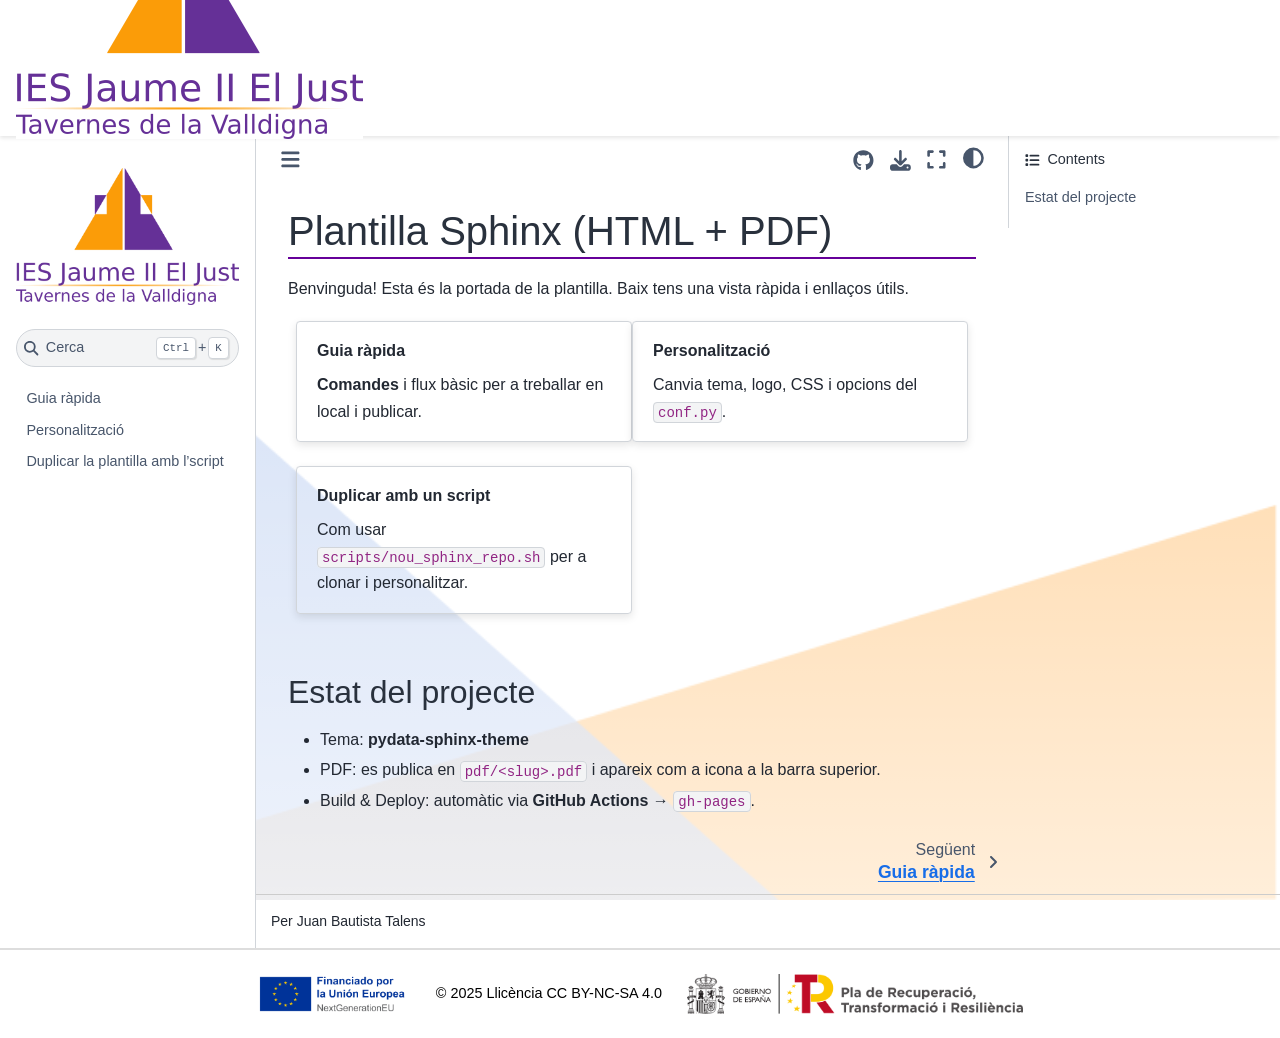
==== commit 1c4a0059: "deploy: 4b49d62ee615a59e1cc4c7d88384199201e06187" ====
--- a/index.html
+++ b/index.html
@@ -33,8 +33,7 @@
     <link rel="stylesheet" type="text/css" href="_static/copybutton.css?v=76b2166b" />
     <link rel="stylesheet" type="text/css" href="_static/sphinx-design.min.css?v=95c83b7e" />
     <link rel="stylesheet" type="text/css" href="_static/assets/stylesheets/extracsspdf.css?v=471b9758" />
-    <link rel="stylesheet" type="text/css" href="_static/assets/stylesheets/customs.css?v=7544bc98" />
-    <link rel="stylesheet" type="text/css" href="_static/assets/stylesheets/extra.css?v=6d35a205" />
+    <link rel="stylesheet" type="text/css" href="_static/assets/stylesheets/customs.css?v=f7acaa6c" />
   
   <!-- Pre-loaded scripts that we'll load fully later -->
   <link rel="preload" as="script" href="_static/scripts/bootstrap.js?digest=dfe6caa3a7d634c4db9b" />
@@ -108,6 +107,67 @@
 
   
     <header class="bd-header navbar navbar-expand-lg bd-navbar d-print-none">
+<div class="bd-header__inner bd-page-width">
+  <button class="pst-navbar-icon sidebar-toggle primary-toggle" aria-label="Navegació del lloc">
+    <span class="fa-solid fa-bars"></span>
+  </button>
+  
+  
+  <div class="col-lg-3 navbar-header-items__start">
+    
+      <div class="navbar-item">
+
+  
+    
+  
+
+<a class="navbar-brand logo" href="#">
+  
+  
+  
+  
+  
+    
+    
+      
+    
+    
+    <img src="_static/logoJust.png" class="logo__image only-light" alt="Repo de plantilla sphinx - Home"/>
+    <script>document.write(`<img src="_static/logoJust.png" class="logo__image only-dark" alt="Repo de plantilla sphinx - Home"/>`);</script>
+  
+  
+</a></div>
+    
+      <div class="navbar-item"><div class="jb-navbar-logos">
+  <a href="https://portal.edu.gva.es/iesjaumeeljust/" target="_blank" aria-label="IES Jaume el Just">
+    <img class="logo-just"
+         src="_static/assets/img/logos/logoJust.png"
+         alt="IES Jaume el Just">
+  </a>
+
+  <a href="https://ceice.gva.es/va/web/educacion" target="_blank" aria-label="GVA Next">
+    <img class="logo-gvanext"
+         src="_static/assets/img/logos/GvaNext.png"
+         alt="GVA Next">
+  </a>
+</div></div>
+    
+  </div>
+  
+  <div class="col-lg-9 navbar-header-items">
+    
+    
+  </div>
+  
+  
+
+  
+    <button class="pst-navbar-icon sidebar-toggle secondary-toggle" aria-label="Continguts de la pàgina">
+      <span class="fa-solid fa-outdent"></span>
+    </button>
+  
+</div>
+
     </header>
   
 
--- a/_static/assets/stylesheets/customs.css
+++ b/_static/assets/stylesheets/customs.css
@@ -28,7 +28,7 @@
 }
 
 /* Amagar el logo per defecte del tema (opcional) */
-.navbar-brand img { display: none; }
+/* .navbar-brand img { display: none; } */
 
 /* ===== Bloc de logos extra ===== */
 .jb-navbar-logos {
@@ -103,6 +103,3 @@
   background-repeat: no-repeat;
   background-attachment: fixed;
 }
-.jb-header-logos img {
-  margin-left: 10px;
-}
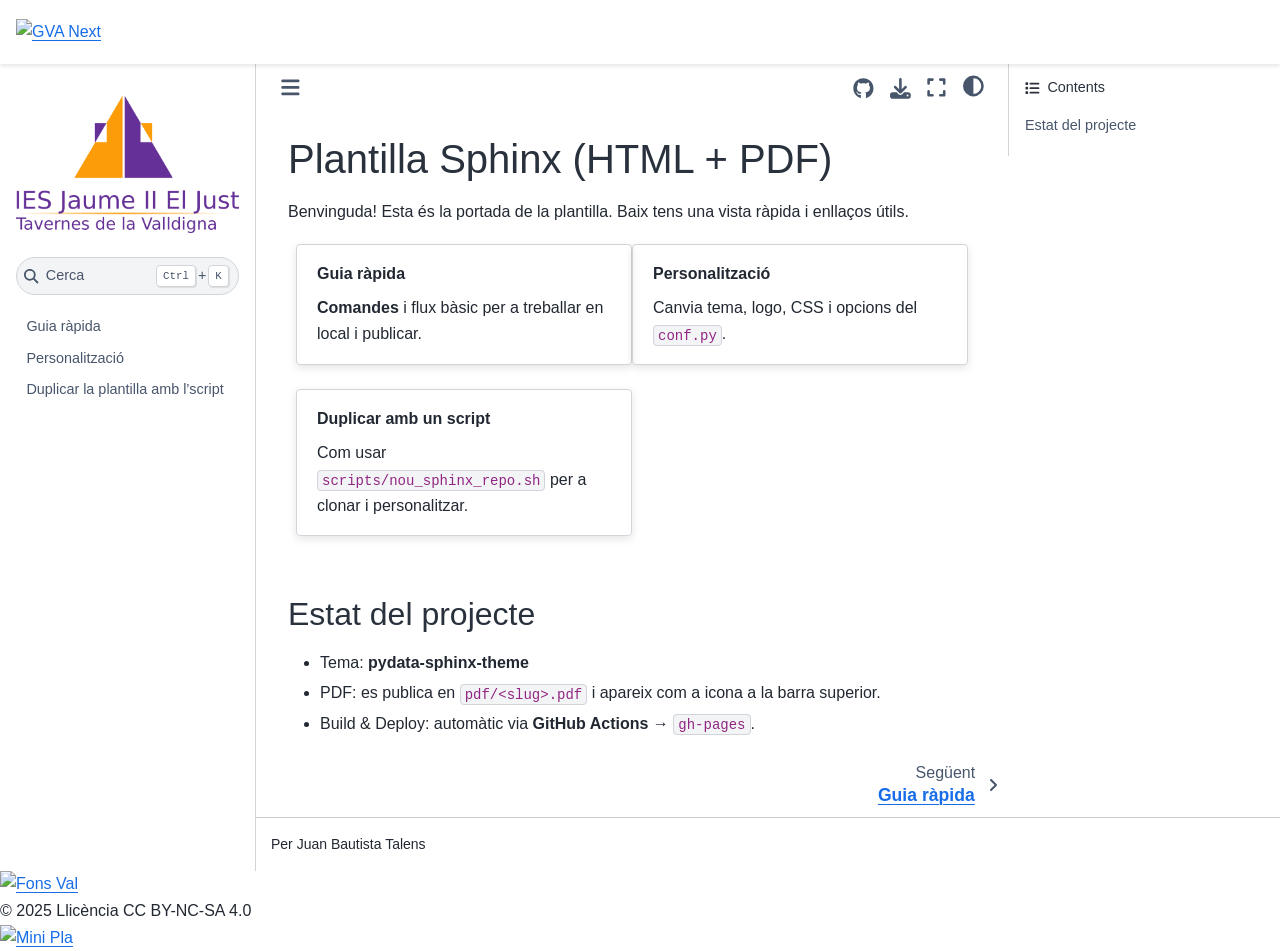
==== commit 2539f965: "deploy: 2b8bebb356a91daf51244e34dba7fff420630ac7" ====
--- a/index.html
+++ b/index.html
@@ -32,8 +32,9 @@
     <link rel="stylesheet" type="text/css" href="_static/styles/sphinx-book-theme.css?v=eba8b062" />
     <link rel="stylesheet" type="text/css" href="_static/copybutton.css?v=76b2166b" />
     <link rel="stylesheet" type="text/css" href="_static/sphinx-design.min.css?v=95c83b7e" />
-    <link rel="stylesheet" type="text/css" href="_static/assets/stylesheets/extracsspdf.css?v=471b9758" />
-    <link rel="stylesheet" type="text/css" href="_static/assets/stylesheets/customs.css?v=f7acaa6c" />
+    <link rel="stylesheet" type="text/css" href="_static/assets/stylesheets/extracsspdf.css" />
+    <link rel="stylesheet" type="text/css" href="_static/assets/stylesheets/customs.css" />
+    <link rel="stylesheet" type="text/css" href="_static/assets/stylesheets/extra.css" />
   
   <!-- Pre-loaded scripts that we'll load fully later -->
   <link rel="preload" as="script" href="_static/scripts/bootstrap.js?digest=dfe6caa3a7d634c4db9b" />
@@ -115,36 +116,7 @@
   
   <div class="col-lg-3 navbar-header-items__start">
     
-      <div class="navbar-item">
-
-  
-    
-  
-
-<a class="navbar-brand logo" href="#">
-  
-  
-  
-  
-  
-    
-    
-      
-    
-    
-    <img src="_static/logoJust.png" class="logo__image only-light" alt="Repo de plantilla sphinx - Home"/>
-    <script>document.write(`<img src="_static/logoJust.png" class="logo__image only-dark" alt="Repo de plantilla sphinx - Home"/>`);</script>
-  
-  
-</a></div>
-    
       <div class="navbar-item"><div class="jb-navbar-logos">
-  <a href="https://portal.edu.gva.es/iesjaumeeljust/" target="_blank" aria-label="IES Jaume el Just">
-    <img class="logo-just"
-         src="_static/assets/img/logos/logoJust.png"
-         alt="IES Jaume el Just">
-  </a>
-
   <a href="https://ceice.gva.es/va/web/educacion" target="_blank" aria-label="GVA Next">
     <img class="logo-gvanext"
          src="_static/assets/img/logos/GvaNext.png"
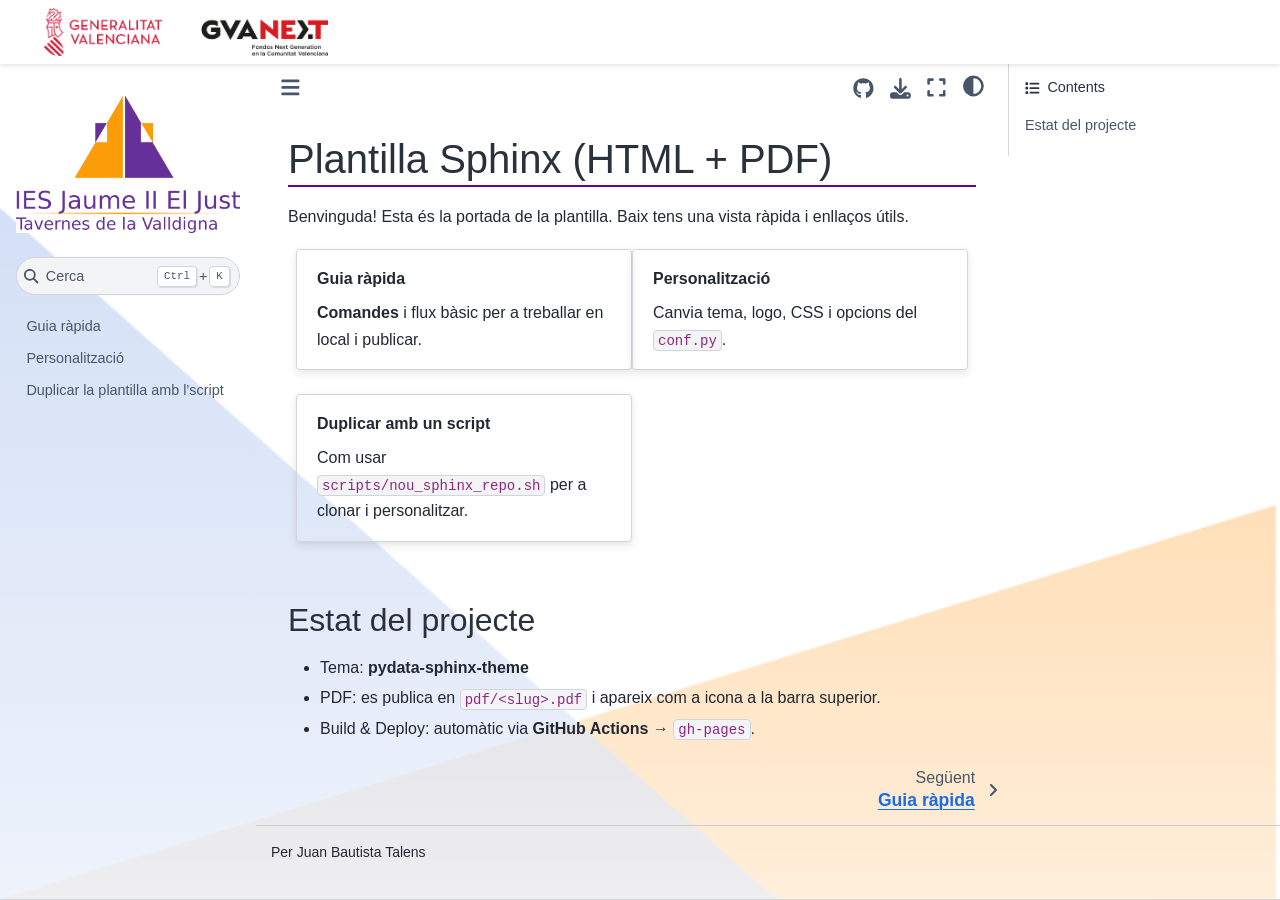
==== commit a27e85e2: "deploy: 5da3b98755f292dd3531fba26e92f71e489c4751" ====
--- a/index.html
+++ b/index.html
@@ -32,9 +32,9 @@
     <link rel="stylesheet" type="text/css" href="_static/styles/sphinx-book-theme.css?v=eba8b062" />
     <link rel="stylesheet" type="text/css" href="_static/copybutton.css?v=76b2166b" />
     <link rel="stylesheet" type="text/css" href="_static/sphinx-design.min.css?v=95c83b7e" />
-    <link rel="stylesheet" type="text/css" href="_static/assets/stylesheets/extracsspdf.css" />
-    <link rel="stylesheet" type="text/css" href="_static/assets/stylesheets/customs.css" />
-    <link rel="stylesheet" type="text/css" href="_static/assets/stylesheets/extra.css" />
+    <link rel="stylesheet" type="text/css" href="_static/assets/stylesheets/extracsspdf.css?v=471b9758" />
+    <link rel="stylesheet" type="text/css" href="_static/assets/stylesheets/customs.css?v=c2aba5e1" />
+    <link rel="stylesheet" type="text/css" href="_static/assets/stylesheets/extra.css?v=d8f2a1f1" />
   
   <!-- Pre-loaded scripts that we'll load fully later -->
   <link rel="preload" as="script" href="_static/scripts/bootstrap.js?digest=dfe6caa3a7d634c4db9b" />
@@ -54,8 +54,11 @@
     <link rel="index" title="Índex" href="genindex.html" />
     <link rel="search" title="Cerca" href="search.html" />
     <link rel="next" title="Guia ràpida" href="guia-rapida.html" />
+  
   <meta name="viewport" content="width=device-width, initial-scale=1"/>
   <meta name="docsearch:language" content="ca"/>
+  <link rel="stylesheet" href="_static/assets/stylesheets/zz-override.css">
+
   </head>
   
   
@@ -117,7 +120,15 @@
   <div class="col-lg-3 navbar-header-items__start">
     
       <div class="navbar-item"><div class="jb-navbar-logos">
-  <a href="https://ceice.gva.es/va/web/educacion" target="_blank" aria-label="GVA Next">
+  <!-- Logo del centre: només en mòbil -->
+  <a href="https://portal.edu.gva.es/iesjaumeeljust/" target="_blank" aria-label="IES Jaume II El Just">
+    <img class="logo-just only-mobile"
+         src="_static/assets/img/logos/logoJust.png"
+         alt="IES Jaume II El Just">
+  </a>
+
+  <!-- GVA Next: en tots els trams -->
+  <a href="https://gvaoberta.gva.es/va/web/nextgeneration" target="_blank" aria-label="GVA Next">
     <img class="logo-gvanext"
          src="_static/assets/img/logos/GvaNext.png"
          alt="GVA Next">
@@ -528,18 +539,8 @@
   <!-- Scripts loaded after <body> so the DOM is not blocked -->
   <script src="_static/scripts/bootstrap.js?digest=dfe6caa3a7d634c4db9b"></script>
 <script src="_static/scripts/pydata-sphinx-theme.js?digest=dfe6caa3a7d634c4db9b"></script>
-<footer class="custom-footer">
-  <div class="footer-logo footer-left">
-    <a href="https://portal.edu.gva.es/iesjaumeeljust/" target="_blank">
-      <img src="_static/assets/img/logos/FonsVal.png" alt="Fons Val" height="40">
-    </a>
-  </div>
-  <div class="footer-text">© 2025 Llicència CC BY-NC-SA 4.0</div>
-  <div class="footer-logo footer-right">
-    <a href="https://ceice.gva.es/va/web/educacion" target="_blank">
-      <img src="_static/assets/img/logos/miniPla.png" alt="Mini Pla" height="40">
-    </a>
-  </div>
-</footer>
+
+  <footer class="bd-footer">
+  </footer>
   </body>
 </html>
--- a/_static/assets/stylesheets/extracsspdf.css
+++ b/_static/assets/stylesheets/extracsspdf.css
@@ -0,0 +1,10 @@
+@media print {
+    .admonition .admonition-title::before {
+        display: inline-block !important;
+        margin-left: -20px !important;
+        margin-right: 10px !important;  /* Desplaza el ícono a la derecha */
+        margin-top: 4px !important;    /* Desplaza el ícono hacia abajo */
+    }
+
+}
+
--- a/_static/assets/stylesheets/customs.css
+++ b/_static/assets/stylesheets/customs.css
@@ -0,0 +1,136 @@
+/* ===== Variables (rem) ===== */
+:root{
+  --brand-primary:#660099;
+  --brand-accent:#F39200;
+
+  --space-xxs:.25rem;
+  --space-xs:.375rem;   /* 6px  */
+  --space-s:.75rem;     /* 12px */
+  --space-m:1rem;       /* 16px */
+
+  --nav-min-h:4rem;           /* 64px  */
+  --border-hair:.0625rem;     /* 1px   */
+
+  --logo-main-desktop:3rem;       /* 48px: logo navbar (centre)      */
+  --logo-extra-desktop:2.5rem;    /* 40px: GVA/Next en escriptori    */
+  --logo-extra-mobile:0.875rem;   /* 30px: logos dalt en mòbil       */
+
+  --footer-logo-desktop:2.5rem;   /* 40px: logos del footer          */
+  --footer-logo-mobile:2rem;      /* 32px: logos del footer en mòbil */
+}
+
+/* ===== NAVBAR ===== */
+.bd-header .navbar{
+  background:#fff;
+  border-bottom:var(--border-hair) solid #eee;
+  padding:var(--space-xs) var(--space-m);
+  display:flex; align-items:center; justify-content:space-between;
+  min-height:var(--nav-min-h);
+}
+.bd-header .navbar .container,
+.bd-header .navbar .container-lg,
+.bd-header .navbar .container-xl{
+  display:flex; align-items:center; justify-content:space-between; gap:var(--space-m);
+}
+
+/* Logo principal del lloc (en escriptori) */
+.navbar-brand img{ display:block; height:var(--logo-main-desktop); width:auto; }
+
+/* Franja d’avís (on posem GVA/Next al book) */
+.bd-header .announcement{ background:#fff; border-bottom:var(--border-hair) solid #eee; padding:var(--space-xxs) var(--space-m); }
+
+/* Bloc extra de logos dalt (val per .announcement i per .navbar) */
+.jb-navbar-logos{ display:flex; align-items:center; gap:var(--space-s); margin-left:var(--space-m); flex-wrap:nowrap; }
+.jb-navbar-logos img{ display:block; width:auto; object-fit:contain; }
+
+/* Helpers */
+.only-mobile{ display:none !important; }
+
+/* ===== 2 trams en rem (62rem ≈ 992px) ===== */
+
+/* ≥62rem: Escriptori */
+@media (min-width:62rem){
+  .bd-header .announcement .jb-navbar-logos img,
+  .bd-header .navbar .jb-navbar-logos img{
+    height:var(--logo-extra-desktop) !important;
+  }
+  .only-mobile{ display:none !important; }
+  .navbar-brand img{ display:block !important; }
+}
+
+/* <62rem: Mòbil/Tauleta */
+@media (max-width:61.99rem){
+  .bd-header .announcement .jb-navbar-logos img,
+  .bd-header .navbar .jb-navbar-logos img{
+    height:var(--logo-extra-mobile) !important;
+  }
+  .only-mobile{ display:inline-block !important; } /* mostra el logo del centre dins el bloc */
+  .navbar-brand img{ display:none !important; }    /* evita duplicat del logo del lloc */
+}
+
+/* ===== Sidebars ===== */
+@media (min-width:62rem){
+  .bd-sidebar-primary, .bd-sidebar-secondary{
+    background:transparent !important; box-shadow:none !important; border:0 !important;
+  }
+  .bd-sidebar-primary .bd-search{ display:block !important; }
+}
+@media (max-width:61.99rem){
+  .bd-sidebar-primary,
+  .bd-sidebar-secondary,
+  .bd-sidebar-secondary .bd-toc,
+  .bd-sidebar-secondary .sidebar-header,
+  .bd-sidebar-secondary .toc-title{
+    background:#fff !important; box-shadow:none !important; border:0 !important;
+  }
+}
+
+/* ===== Footer (arregla tamanys) ===== */
+.custom-footer{ display:flex; align-items:center; justify-content:center; gap:2vw; width:100%;
+  background:#fff; padding:2vh 5vw; color:#000; box-sizing:border-box; border-top:var(--border-hair) solid #ddd; }
+.custom-footer .footer-logo img{ height:var(--footer-logo-desktop); max-height:100%; width:auto; display:block; }
+
+.bd-footer .logos img,
+.bd-footer .footer-logo img{ height:var(--footer-logo-desktop); max-height:100%; width:auto; display:inline-block; }
+
+@media (max-width:61.99rem){
+  .custom-footer .footer-logo img,
+  .bd-footer .logos img,
+  .bd-footer .footer-logo img{ height:var(--footer-logo-mobile); }
+}
+
+/* ===== Detallets visuals ===== */
+.bd-content h1{ border-bottom:.125rem solid var(--brand-primary); padding-bottom:.2rem; }
+body{
+  background-image:
+    linear-gradient(rgba(255,255,255,.1), rgba(255,255,255,.7)),
+    url("../../assets/img/fondo.png");
+  background-size:cover; background-position:center bottom; background-repeat:no-repeat; background-attachment:fixed;
+}
+/* —— variable responsive: 2 trams (desktop / mòbil) —— */
+:root{ --jb-logo-h: 2.5rem; }             /* 40px en escriptori */
+@media (max-width: 62rem){ :root{ --jb-logo-h: 1.875rem; } }  /* 30px en mòbil */
+
+/* —— mida dels logos: val tant si el bloc està a .announcement com a .navbar —— */
+html body header.bd-header .announcement .jb-navbar-logos img,
+html body header.bd-header .navbar .jb-navbar-logos img{
+  height: var(--jb-logo-h) !important;
+  max-height: var(--jb-logo-h) !important;
+  width: auto !important;
+  object-fit: contain;
+  display: block;
+}
+
+/* —— layout del bloc —— */
+.jb-navbar-logos{ display:flex; align-items:center; gap:.75rem; margin-left:1rem; }
+
+/* —— visibilitat: el del centre només en mòbil —— */
+.only-mobile{ display:none !important; }
+@media (max-width: 62rem){
+  .only-mobile{ display:inline-block !important; }
+  /* amaga el logo oficial de la navbar per a no duplicar en pantalles menudes */
+  .navbar-brand img{ display:none !important; }
+}
+@media (min-width: 62rem){
+  .navbar-brand img{ display:block !important; }
+}
--- a/_static/assets/stylesheets/extra.css
+++ b/_static/assets/stylesheets/extra.css
@@ -0,0 +1,95 @@
+/* ======= TABLAS (solo dentro del contenido) ======= */
+.bd-content table { width:100%; border-collapse:collapse; font-family:Arial,sans-serif; }
+.bd-content th, .bd-content td { border:1px solid #ccc; padding:8px; vertical-align:top; text-align:left; }
+.bd-content tbody tr:nth-child(even) { background-color:#E8F6F3; }
+
+/* Encabezados verticales y variantes de color */
+.header-vertical{ background:#1A486E; color:#fff; writing-mode:vertical-lr; text-align:center; font-weight:bold; }
+.header-vertical-ra{ background:#1A486E; color:#fff; }
+.header-vertical-ce{ background:#2F4F4F; color:#fff; }
+.header-vertical-bc{ background:#663A8F; color:#fff; }
+.header-vertical-cb{ background:#034b21; color:#fff; }
+
+.header-secondary{ background:#C6D9E1; font-weight:bold; text-align:center; }
+.competencias-header{ background:#C6E0B4; color:#000; text-align:center; font-weight:bold; }
+.saber-hacer, .saber-estar{ background:#E2EFDA; padding:8px; }
+
+.highlight-red{ color:red; }
+.bold{ font-weight:bold; }
+
+/* ======= TABLA "custom-table" ======= */
+.bd-content table.custom-table{ width:90%; border-collapse:collapse; margin:auto; }
+.bd-content table.custom-table th{ background:#00796b; color:#fff; padding:10px; text-align:center; }
+.bd-content table.custom-table td{ background:#e0f2f1; color:#000; padding:10px; border:1px solid #00796b; }
+.bd-content table.custom-table tr:nth-child(even) td{ background:#b2dfdb; }
+.table-title{ text-align:center; font-size:1.2em; font-weight:bold; margin-bottom:10px; }
+
+/* Celdas con colores específicos */
+.celda-objetivo{ background:#0ed4aa; font-weight:bold; }
+.celda-competencia{ background:#C6E0B4; font-weight:bold; }
+.celda-competencia-especifica{ background:#F0F4C3; font-weight:bold; }
+.celda-competencia-profesional{ background:#FFECB3; font-weight:bold; }
+.celda-resultados{ background:#FFF9C4; font-weight:bold; }
+.celda-criterios{ background:#FFE0B2; font-weight:bold; }
+.celda-saberes{ background:#e2d773; font-weight:bold; }
+
+/* ======= TABLA de evaluación ======= */
+.bd-content .custom-evaluation-table{ border-collapse:collapse; width:100%; }
+.bd-content .custom-evaluation-table th{ background:#4CAF50; color:#fff; text-align:center; padding:10px; }
+.bd-content .custom-evaluation-table td:first-child{ background:#D9EAD3; padding:10px; }
+.bd-content .custom-evaluation-table td:last-child{ background:#F4CCCC; padding:10px; }
+.bd-content .custom-evaluation-table,
+.bd-content .custom-evaluation-table th,
+.bd-content .custom-evaluation-table td{ border:1px solid #ddd; }
+
+/* ======= Etiquetas de materias ======= */
+.informatica{ background:#ffcccc; }
+.sistemas{ background:#7e9fca; }
+.fol{ background:#ffe6ff; }
+.ingles{ background:#f0f4c3; }
+
+/* ======= Pirámide ======= */
+.pyramid-container{ display:flex; flex-direction:column; align-items:center; width:200px; margin:0 auto; font-family:Arial,sans-serif; }
+.level{ width:100%; padding:15px; text-align:center; color:#fff; font-weight:bold; border-radius:5px; margin:5px 0; }
+.level-1{ background:#3498db; width:120%; }
+.level-2{ background:#2ecc71; width:100%; }
+.level-3{ background:#f1c40f; width:80%; }
+.level-4{ background:#e74c3c; width:50%; }
+
+/* ======= Intro / notas / entregas ======= */
+.intro-text{ text-align:center; font-style:italic; font-size:1.5em; margin:20px 0; color:#333; }
+.note-box{ background:#fff9c4; border-left:4px solid #ffeb3b; padding:10px; margin-top:15px; border-radius:4px; font-size:1em; color:#795548; }
+.delivery-section{ background:#f1f8e9; border-left:4px solid #8bc34a; padding:10px; margin-top:15px; border-radius:4px; font-size:1em; color:#33691e; }
+
+/* ======= Layouts en grid ======= */
+.container{ display:grid; grid-template-columns:repeat(3,1fr); gap:20px; max-width:1200px; margin:auto; }
+.concept-box{ border:2px dashed #333; padding:20px; border-radius:8px; background:#f9f9f9; text-align:center; }
+.concept-box h2{ background:#2E7D32; color:#fff; padding:10px; border-radius:5px; }
+.concept-box p{ margin:10px 0; }
+.concept-box ul{ list-style:none; padding:0; }
+.concept-box ul li{ font-weight:bold; }
+.context-box{ grid-column:span 3; background:#d3e4cd; border-radius:8px; padding:15px; text-align:center; font-weight:bold; }
+
+.grid-cards{ display:grid; grid-template-columns:repeat(auto-fill, minmax(200px, 1fr)); gap:10px; margin:20px 0; }
+.grid-cards>*{ background:#f0f0f0; padding:15px; border-radius:8px; color:#333; font-weight:bold; text-align:center; }
+/* Paleta por posición */
+.grid-cards>*:nth-child(1){ background:#f28b66; color:#fff; }
+.grid-cards>*:nth-child(2){ background:#b0b0b0; color:#fff; }
+.grid-cards>*:nth-child(3){ background:#ffc107; color:#000; }
+.grid-cards>*:nth-child(4){ background:#4a90e2; color:#fff; }
+.grid-cards>*:nth-child(5){ background:#4caf50; color:#fff; }
+.grid-cards>*:nth-child(6){ background:#f28b66; color:#fff; }
+.grid-cards>*:nth-child(7){ background:#b0b0b0; color:#fff; }
+.grid-cards>*:nth-child(8){ background:#ffc107; color:#000; }
+.grid-cards>*:nth-child(9){ background:#4a90e2; color:#fff; }
+.grid-cards>*:nth-child(10){ background:#4caf50; color:#fff; }
+.grid-cards>*:nth-child(11){ background:#f28b66; color:#fff; }
+.grid-cards>*:nth-child(12){ background:#b0b0b0; color:#fff; }
+.grid-cards>*:nth-child(13){ background:#ffc107; color:#000; }
+.grid-cards>*:nth-child(14){ background:#4a90e2; color:#fff; }
+.grid-cards>*:nth-child(15){ background:#4caf50; color:#fff; }
+.grid-cards>*:nth-child(16){ background:#f28b66; color:#fff; }
+.grid-cards>*:nth-child(17){ background:#b0b0b0; color:#fff; }
+.grid-cards>*:nth-child(18){ background:#ffc107; color:#000; }
+.grid-cards>*:nth-child(19){ background:#4a90e2; color:#fff; }
+.grid-cards>*:nth-child(20){ background:#4caf50; color:#fff; }
--- a/_static/assets/stylesheets/zz-override.css
+++ b/_static/assets/stylesheets/zz-override.css
@@ -0,0 +1,20 @@
+:root{ --jb-logo-h: 2.5rem; }               /* desktop */
+@media (max-width: 62rem){ :root{ --jb-logo-h: 1.875rem; } }  /* mòbil */
+
+html body header.bd-header .announcement .jb-navbar-logos img,
+html body header.bd-header .navbar .jb-navbar-logos img{
+  height: var(--jb-logo-h) !important;
+  max-height: var(--jb-logo-h) !important;
+  width: auto !important;
+  object-fit: contain;
+  display: block;
+}
+
+.only-mobile{ display:none !important; }
+@media (max-width: 62rem){
+  .only-mobile{ display:inline-block !important; }
+  .navbar-brand img{ display:none !important; } /* evita duplicat */
+}
+@media (min-width: 62rem){
+  .navbar-brand img{ display:block !important; }
+}
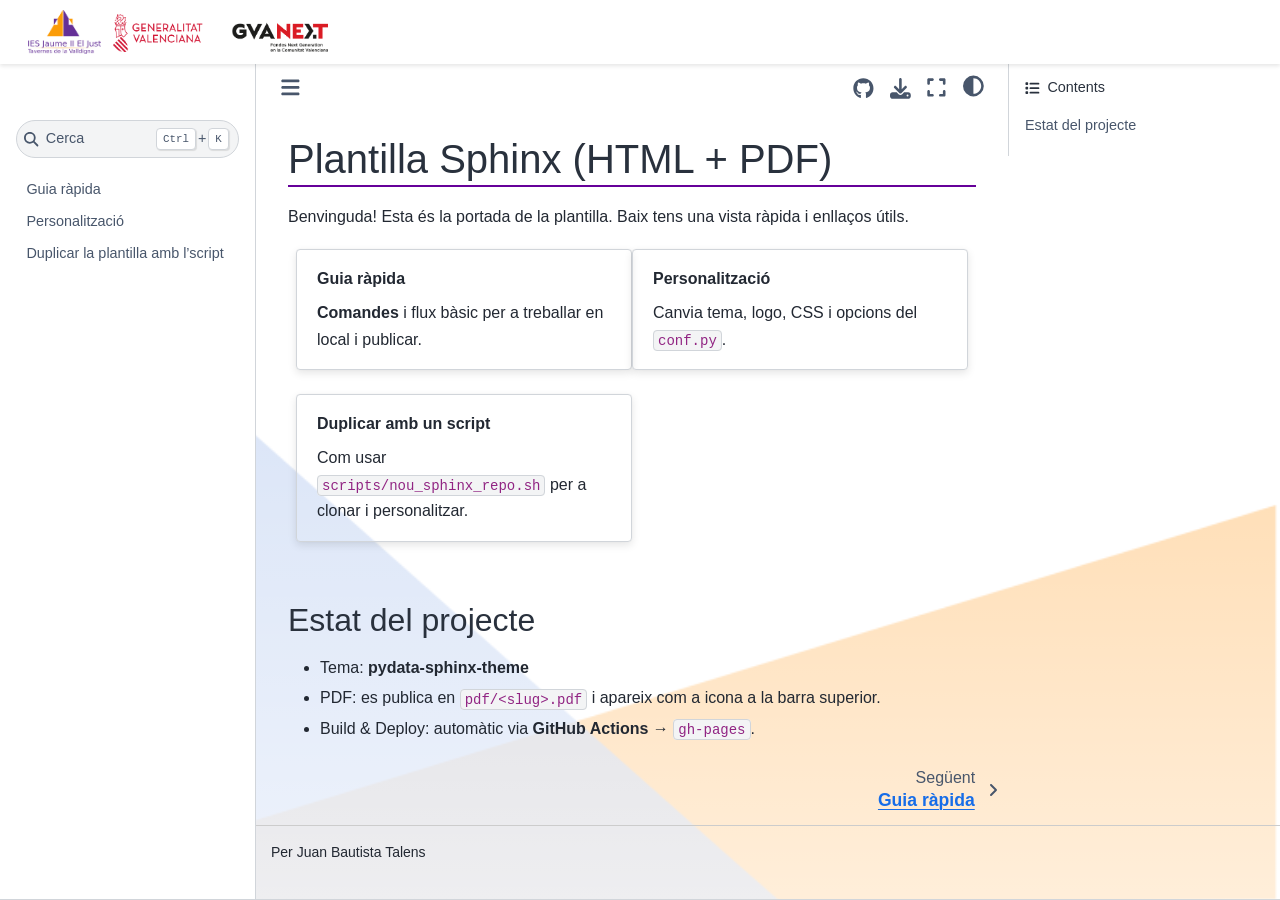
==== commit c2b8a4e8: "deploy: 1d56594e7f05ec6e96a8d05d7d2c96a002ab6d57" ====
--- a/index.html
+++ b/index.html
@@ -33,7 +33,7 @@
     <link rel="stylesheet" type="text/css" href="_static/copybutton.css?v=76b2166b" />
     <link rel="stylesheet" type="text/css" href="_static/sphinx-design.min.css?v=95c83b7e" />
     <link rel="stylesheet" type="text/css" href="_static/assets/stylesheets/extracsspdf.css?v=471b9758" />
-    <link rel="stylesheet" type="text/css" href="_static/assets/stylesheets/customs.css?v=c2aba5e1" />
+    <link rel="stylesheet" type="text/css" href="_static/assets/stylesheets/customs.css" />
     <link rel="stylesheet" type="text/css" href="_static/assets/stylesheets/extra.css?v=d8f2a1f1" />
   
   <!-- Pre-loaded scripts that we'll load fully later -->
@@ -128,7 +128,7 @@
   </a>
 
   <!-- GVA Next: en tots els trams -->
-  <a href="https://gvaoberta.gva.es/va/web/nextgeneration" target="_blank" aria-label="GVA Next">
+  <a href="httpsvaoberta.gva.es/va/web/nextgeneration" target="_blank" aria-label="GVA Next">
     <img class="logo-gvanext"
          src="_static/assets/img/logos/GvaNext.png"
          alt="GVA Next">
--- a/_static/assets/stylesheets/zz-override.css
+++ b/_static/assets/stylesheets/zz-override.css
@@ -1,20 +1,106 @@
-:root{ --jb-logo-h: 2.5rem; }               /* desktop */
-@media (max-width: 62rem){ :root{ --jb-logo-h: 1.875rem; } }  /* mòbil */
-
-html body header.bd-header .announcement .jb-navbar-logos img,
-html body header.bd-header .navbar .jb-navbar-logos img{
-  height: var(--jb-logo-h) !important;
-  max-height: var(--jb-logo-h) !important;
-  width: auto !important;
-  object-fit: contain;
-  display: block;
+/* ===== Paleta de colors ===== */
+:root {
+  --brand-primary: #660099;  /* Morat */
+  --brand-accent:  #F39200;  /* Taronja */
 }
 
-.only-mobile{ display:none !important; }
-@media (max-width: 62rem){
-  .only-mobile{ display:inline-block !important; }
-  .navbar-brand img{ display:none !important; } /* evita duplicat */
+/* ===== HEADER ===== */
+
+/* Barra superior blanca i sense ombra excessiva */
+.bd-header .navbar {
+  background-color: #fff;
+  border-bottom: 1px solid #eee;
+  padding: 6px 16px;
+  display: flex;
+  align-items: center; /* Centra verticalment */
+  justify-content: space-between;
+  min-height: 10vh;
 }
-@media (min-width: 62rem){
-  .navbar-brand img{ display:block !important; }
+
+/* Contenidor interior */
+.bd-header .navbar .container,
+.bd-header .navbar .container-lg,
+.bd-header .navbar .container-xl {
+  display: flex;
+  align-items: center;
+  justify-content: space-between;
+  gap: 1rem;
 }
+
+/* Amagar el logo per defecte del tema (opcional) */
+.navbar-brand img { display: none; }
+
+/* ===== Bloc de logos extra ===== */
+.jb-navbar-logos {
+  display: flex;
+  align-items: center; /* Centra verticalment amb el menú */
+  gap: 12px;
+  margin-left: 12px;
+}
+
+/* Imatges sense gap per línia base i amb mides coherents */
+.jb-navbar-logos img {
+  display: block;
+  width: auto;
+  object-fit: contain;
+}
+
+/* Mida de cada logo */
+.jb-navbar-logos .logo-just {
+  height: 48px;
+}
+.jb-navbar-logos .logo-gvanext {
+  height: 40px;
+  margin-top: 2px;
+}
+
+/* Amagar el segon logo en mòbil */
+@media (max-width: 992px) {
+  /* .jb-navbar-logos .logo-gvanext { display: none; } */
+}
+
+/* ===== FOOTER ===== */
+.bd-footer {
+  background: #fff;
+}
+.custom-footer {
+  display: flex;
+  align-items: center;
+  justify-content: center;
+  gap: 2vw;
+  width: 100%;
+  background-color: white;
+  padding: 2vh 5vw;
+  color: black;
+  box-sizing: border-box;
+  min-height: 10vh;
+  border-top: 2px solid #ddd;
+}
+.footer-logo img {
+  max-height: 40px;
+  height: 40px;
+}
+.footer-text {
+  text-align: center;
+  font-size: 0.9rem;
+  font-weight: 500;
+  max-width: 50%;
+}
+
+/* ===== Detallets visuals ===== */
+/* Franja sota H1 */
+.bd-content h1 {
+  border-bottom: 2px solid var(--brand-primary);
+  padding-bottom: .2rem;
+}
+
+body {
+  background-image:
+    linear-gradient(rgba(255, 255, 255, 0.1), rgba(255, 255, 255, 0.7)),
+    url("../../assets/img/fondo.png");
+  background-size: cover;
+  background-position: center bottom;
+  background-repeat: no-repeat;
+  background-attachment: fixed;
+}
+
